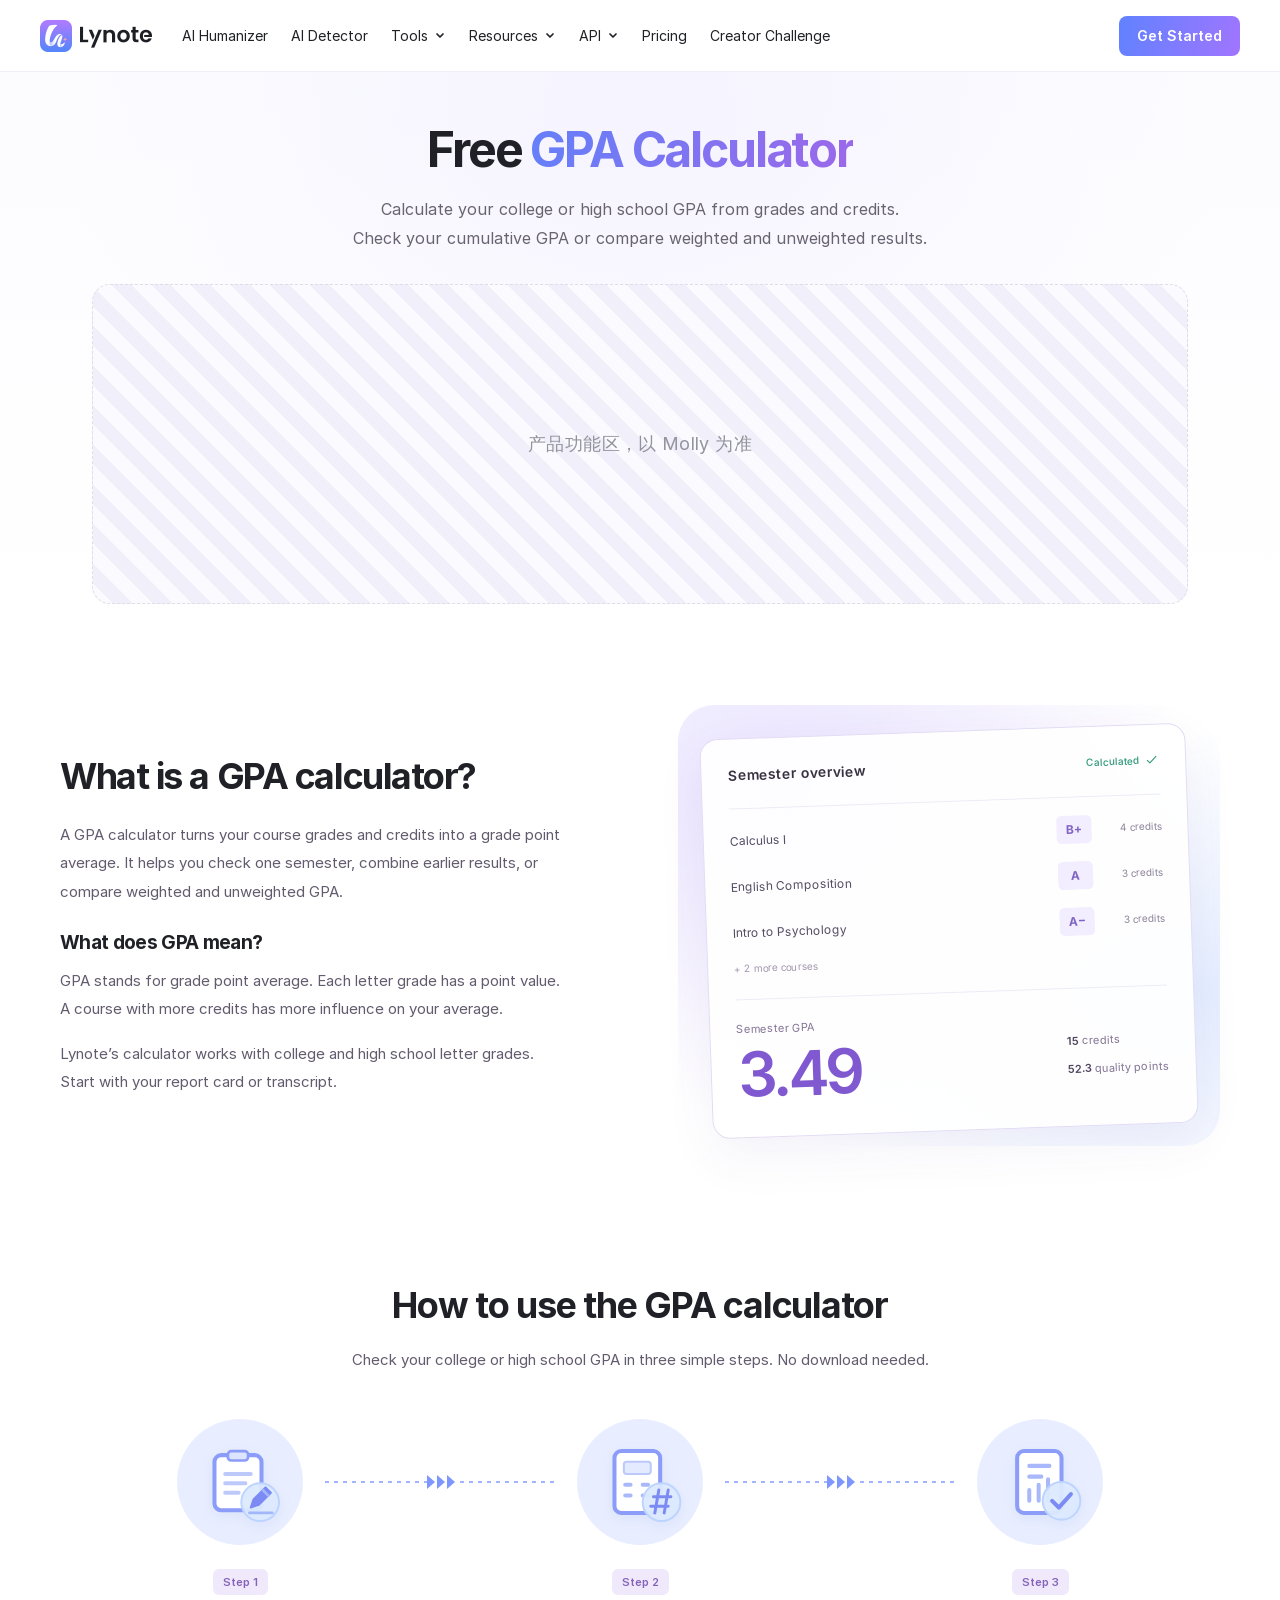
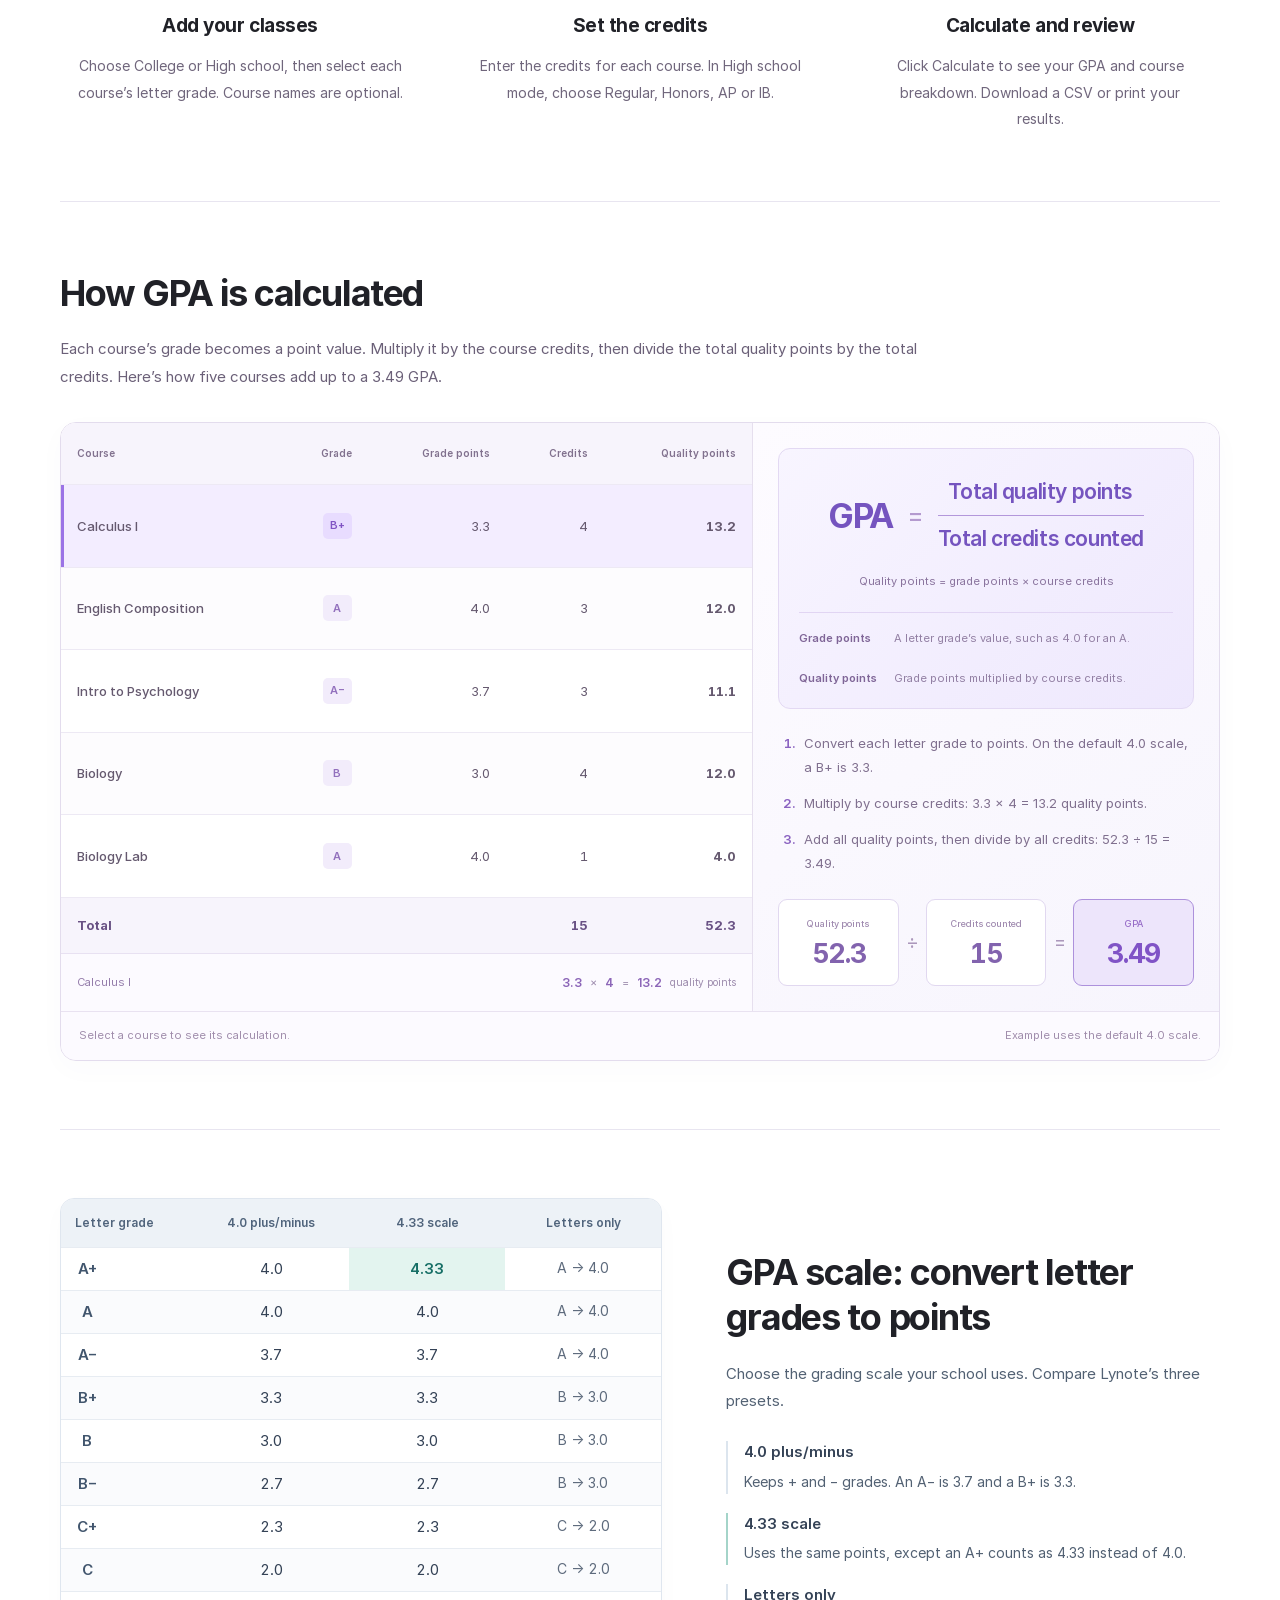
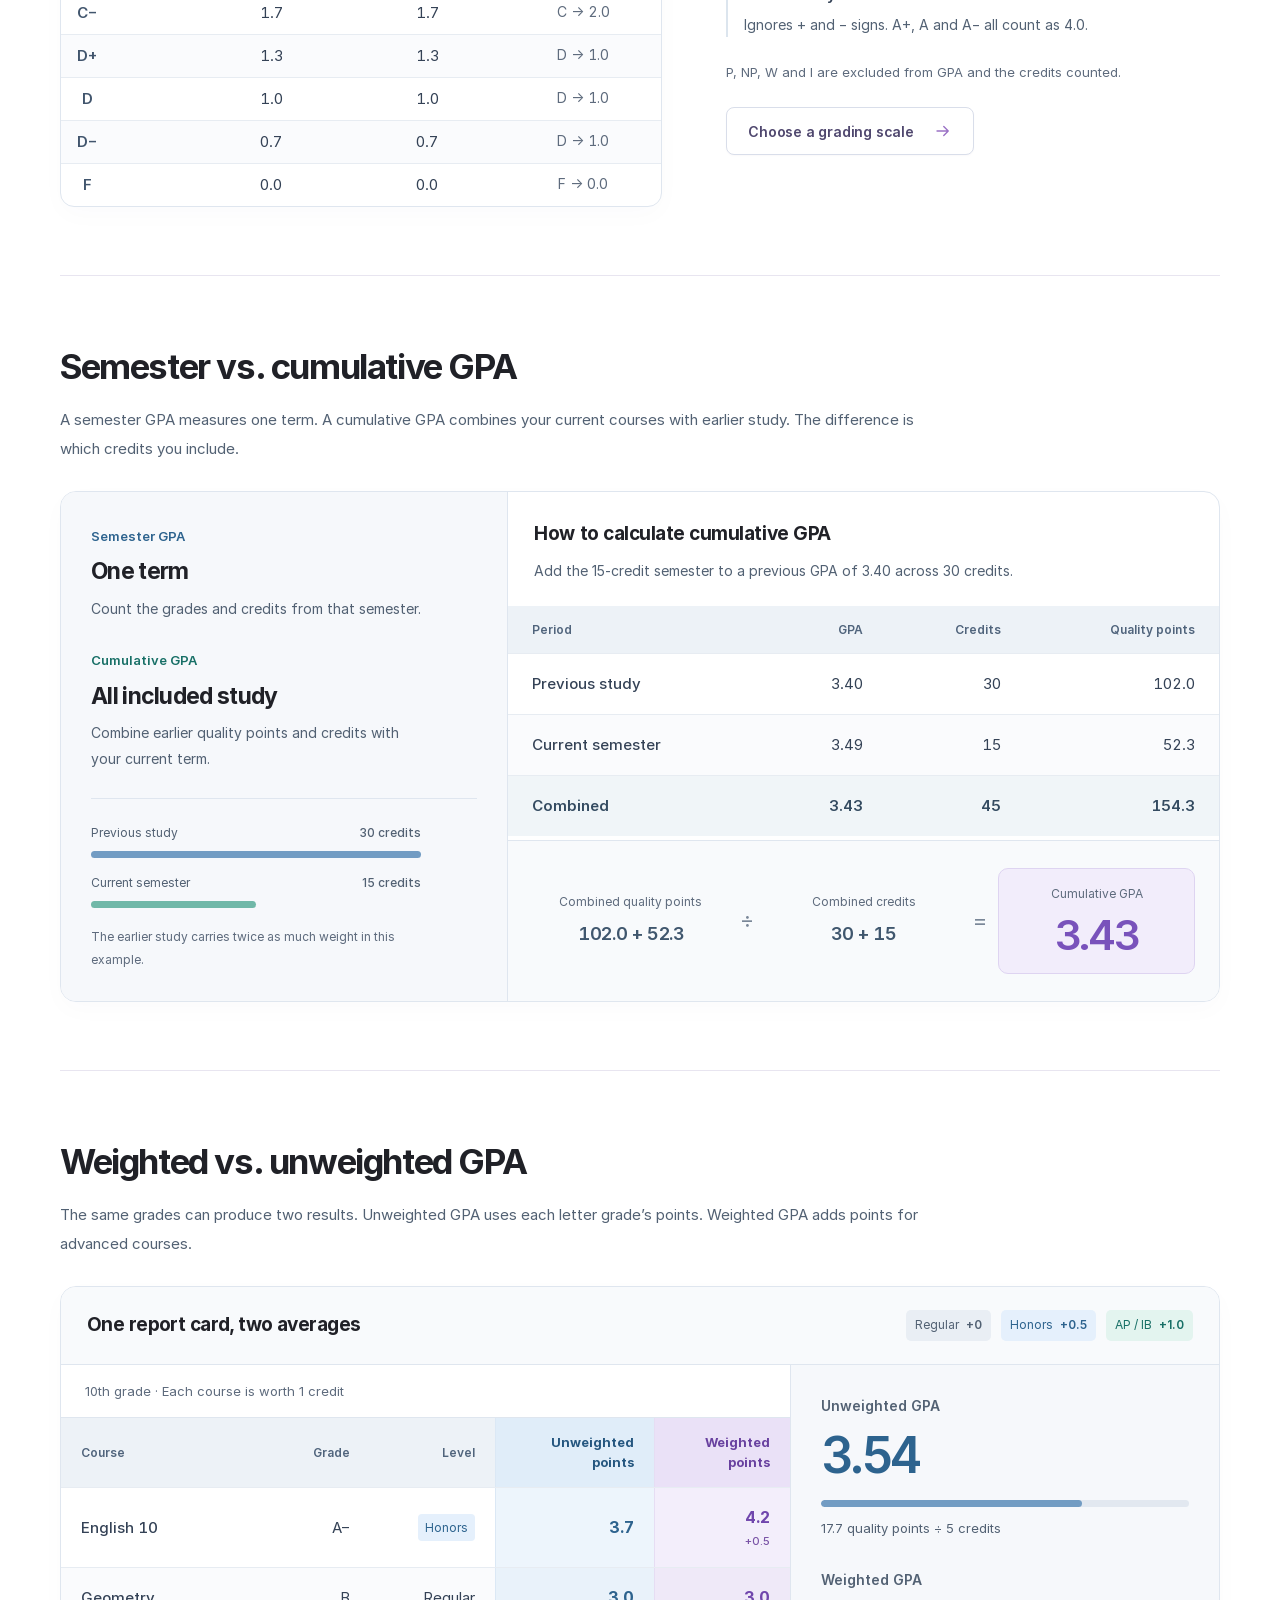
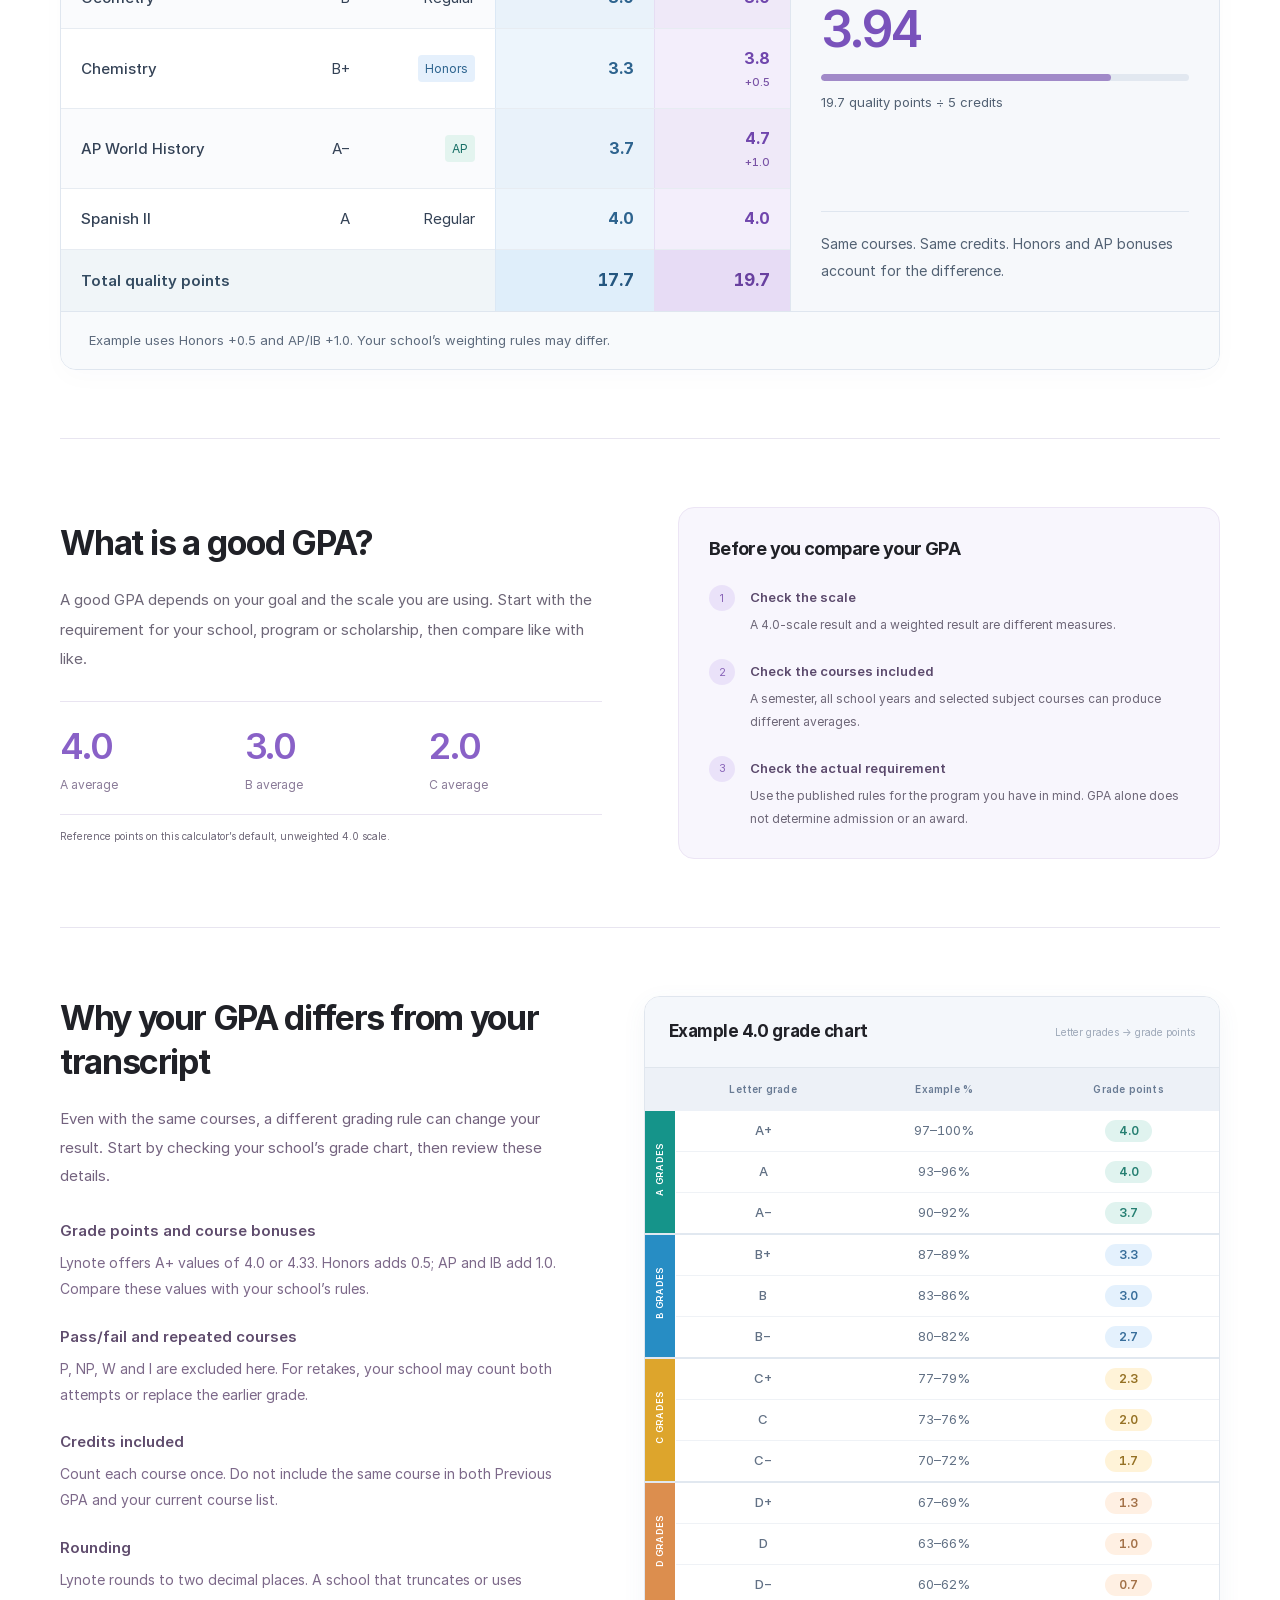
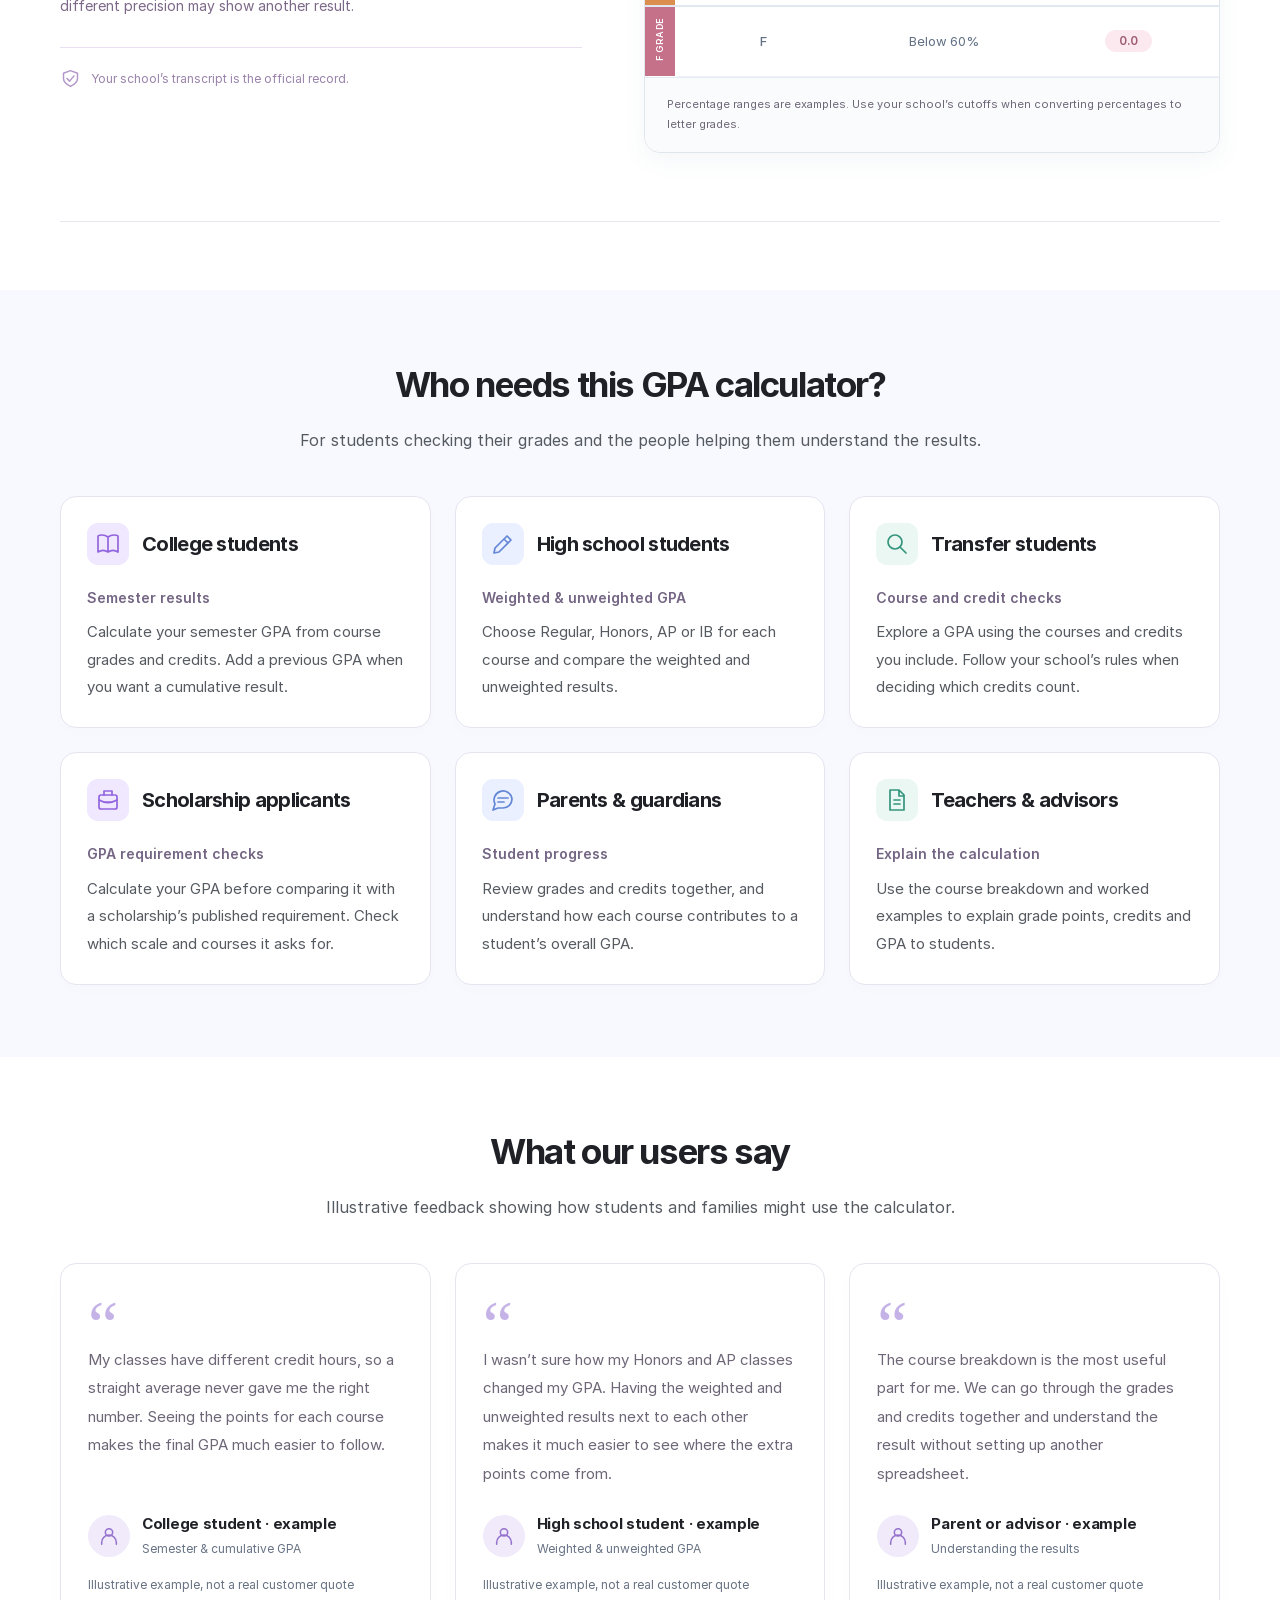
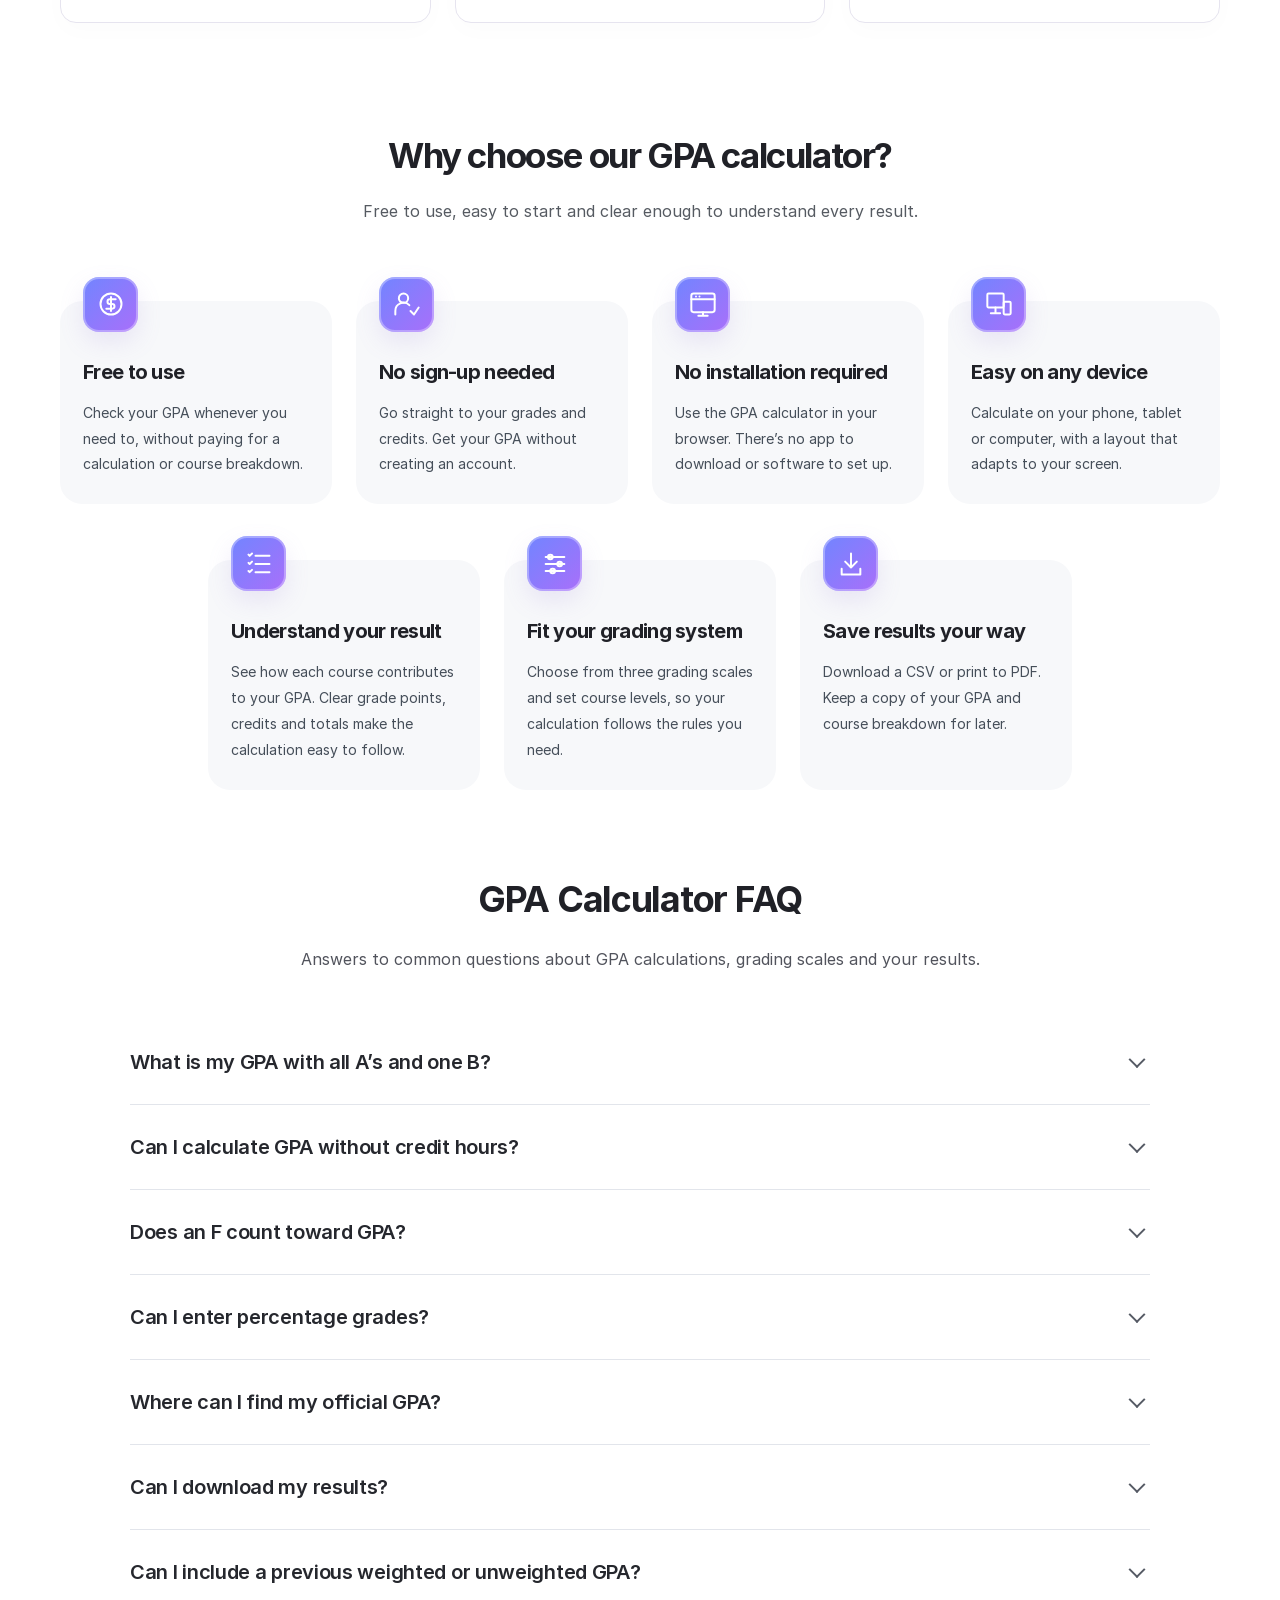
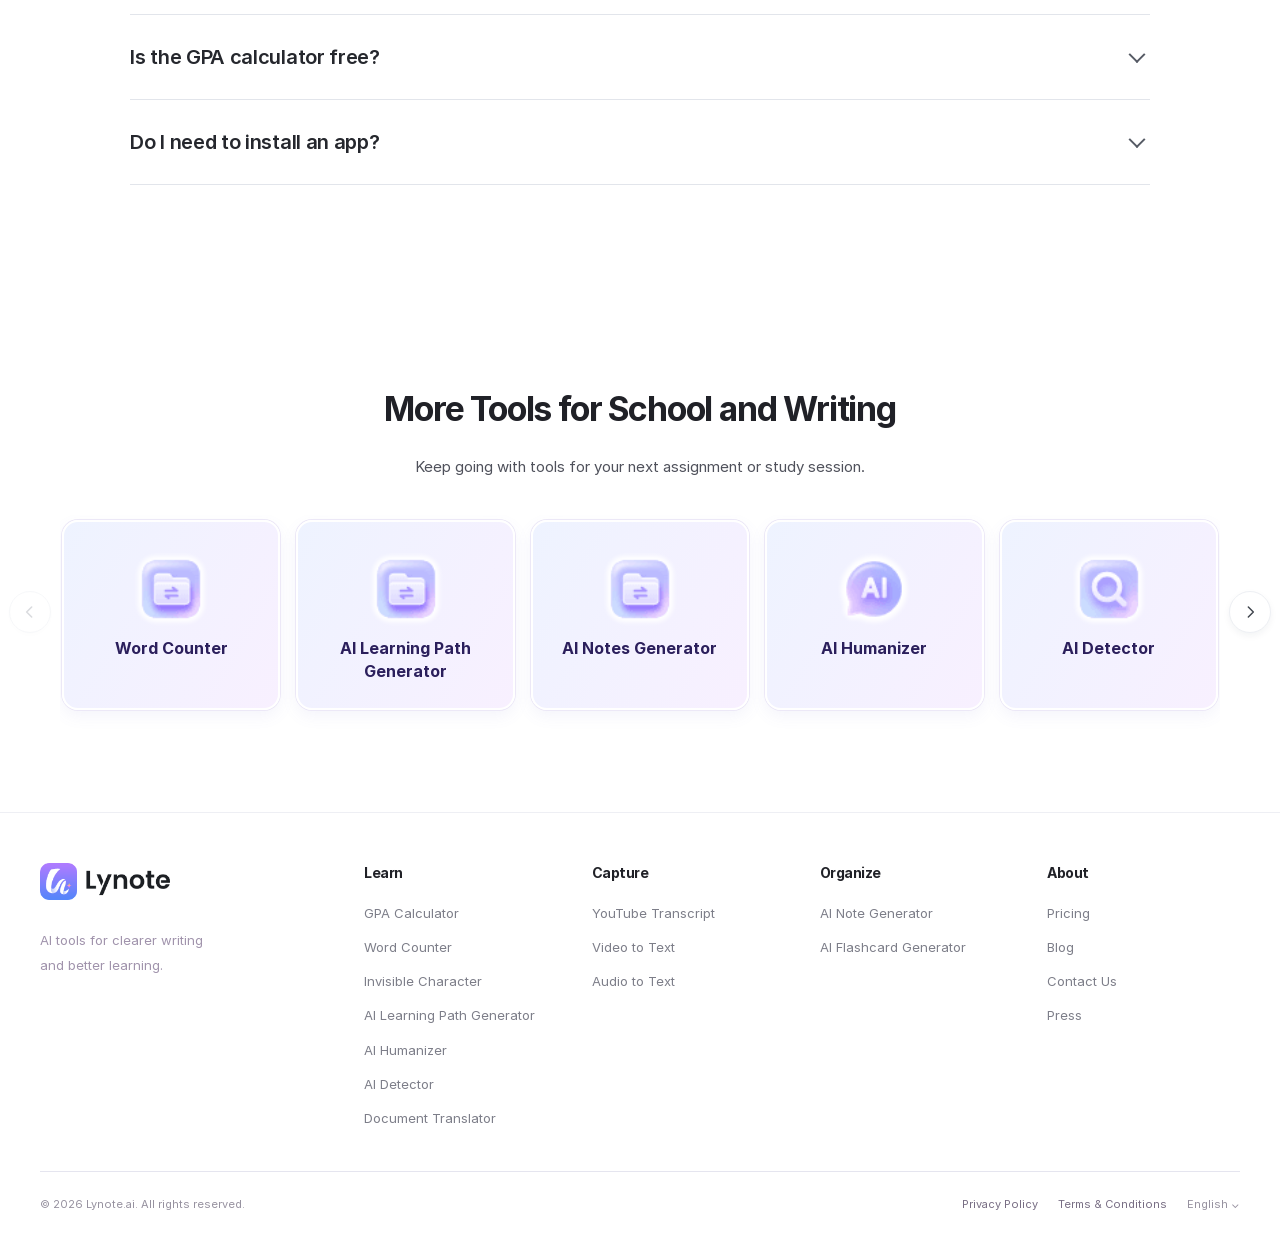
==== gpa-calculator/index.html @ 6d362ca8 "Deliver GPA Calculator landing page design v24" ====
<!DOCTYPE html><html lang="en"><head><meta charset="utf-8"><meta name="viewport" content="width=device-width, initial-scale=1"><title>Free GPA Calculator for College &amp; High School | Lynote</title><meta name="description" content="Calculate your GPA from grades and credits. Check the GPA scale and follow examples for semester, cumulative, weighted and unweighted GPA."><meta name="theme-color" content="#865eff"><link rel="icon" href="../assets/lynote.png"><link rel="stylesheet" href="../assets/demo/styles.css"><link rel="stylesheet" href="../assets/shared.css"><link rel="stylesheet" href="../assets/gpa.css?v=52981cc2e2"><script defer src="../assets/guide.js?v=6a26a962a3"></script></head><body class="gpa-page"><a class="sr-only" href="#main">Skip to content</a><header class="site-header"><div class="wrap header-inner"><a class="brand" href="https://lynote.ai/"><img alt="Lynote" height="32" src="../assets/lynote.png" width="112"></a><nav aria-label="Main navigation" class="global-nav"><a href="https://lynote.ai/ai-humanizer">AI Humanizer</a><a href="https://lynote.ai/ai-detector">AI Detector</a><div class="nav-dropdown tools-dropdown"><button aria-controls="tools-menu" aria-expanded="false" id="tools-menu-button">Tools <svg aria-hidden="true" viewbox="0 0 12 12"><path d="m3 4 3 3 3-3"></path></svg></button><div aria-labelledby="tools-menu-button" class="nav-menu tools-mega-menu" id="tools-menu"><div class="tools-mega-column"><h3>Writing &amp; Checking</h3><a class="tools-mega-link" href="https://taryntong00-prog.github.io/lynote-word-counter/word-counter/"><span class="tools-mega-copy"><span class="tools-mega-title">Word Counter <span class="nav-new-badge">New</span></span><span class="tools-mega-description">Count words and characters instantly.</span></span></a><a class="tools-mega-link" href="https://taryntong00-prog.github.io/lynote-invisible-character/invisible-character/"><span class="tools-mega-copy"><span class="tools-mega-title">Invisible Character <span class="nav-new-badge">New</span></span><span class="tools-mega-description">Copy blank text for names, bios and messages.</span></span></a><a class="tools-mega-link" href="https://lynote.ai/ai-image-detector"><svg aria-hidden="true" viewbox="0 0 32 32"><rect height="24" rx="3" width="24" x="4" y="4"></rect><circle cx="12" cy="12" r="3"></circle><path d="m5 25 8-8 5 5 4-5 6 7M25 2v6M22 5h6"></path></svg><span class="tools-mega-copy"><span class="tools-mega-title">AI Image Detector</span><span class="tools-mega-description">Check images for signs of AI generation.</span></span></a><a class="tools-mega-link" href="https://lynote.ai/document-translator"><svg aria-hidden="true" viewbox="0 0 32 32"><path d="M4 8h17M11 4v4M7 12c2 5 5 8 11 11M18 8c-1 7-6 12-13 15M21 28l4-12 5 12M23 24h5"></path></svg><span class="tools-mega-copy"><span class="tools-mega-title">Document Translator</span><span class="tools-mega-description">Translate PDFs, Word files and more.</span></span></a><a class="tools-mega-link" href="https://lynote.ai/content-translator"><svg aria-hidden="true" viewbox="0 0 32 32"><path d="M6 3h14l6 6v20H6zM20 3v7h6M10 15h12M10 20h12M10 25h8"></path></svg><span class="tools-mega-copy"><span class="tools-mega-title">Text Translator</span><span class="tools-mega-description">Translate text and sentences online.</span></span></a></div><div class="tools-mega-column"><h3>Video &amp; Transcription</h3><a class="tools-mega-link" href="https://lynote.ai/youtube-transcript"><svg aria-hidden="true" viewbox="0 0 32 32"><rect height="21" rx="3" width="26" x="3" y="5"></rect><path d="m13 10 8 5-8 5z"></path></svg><span class="tools-mega-copy"><span class="tools-mega-title">YouTube Video Transcript</span><span class="tools-mega-description">Get searchable text from YouTube videos.</span></span></a><a class="tools-mega-link" href="https://lynote.ai/youtube-summary"><svg aria-hidden="true" viewbox="0 0 32 32"><rect height="21" rx="3" width="26" x="3" y="5"></rect><path d="m13 10 8 5-8 5z"></path></svg><span class="tools-mega-copy"><span class="tools-mega-title">YouTube Video Summarizer</span><span class="tools-mega-description">Turn videos into clear summaries.</span></span></a><a class="tools-mega-link" href="https://lynote.ai/video-to-text"><svg aria-hidden="true" viewbox="0 0 32 32"><path d="M6 3h14l6 6v20H6zM20 3v7h6M10 15h12M10 20h12M10 25h8"></path></svg><span class="tools-mega-copy"><span class="tools-mega-title">Video to Text</span><span class="tools-mega-description">Convert video content into editable text.</span></span></a><a class="tools-mega-link" href="https://lynote.ai/audio-to-text"><svg aria-hidden="true" viewbox="0 0 32 32"><rect height="15" rx="4" width="8" x="12" y="3"></rect><path d="M7 13v2a9 9 0 0 0 18 0v-2M16 24v5M11 29h10"></path></svg><span class="tools-mega-copy"><span class="tools-mega-title">Audio to Text</span><span class="tools-mega-description">Transcribe audio into searchable text.</span></span></a></div><div class="tools-mega-column"><h3>Study &amp; Notes</h3><a class="tools-mega-link" href="#tool"><span class="tools-mega-copy"><span class="tools-mega-title">GPA Calculator <span class="nav-new-badge">New</span></span><span class="tools-mega-description">Calculate semester and cumulative GPA from grades and credits.</span></span></a><a class="tools-mega-link" href="https://lynote.ai/ai-note-generator"><svg aria-hidden="true" viewbox="0 0 32 32"><rect height="26" rx="2" width="20" x="7" y="3"></rect><path d="M3 8h8M3 16h8M3 24h8M16 9h6M16 15h6M16 21h4"></path></svg><span class="tools-mega-copy"><span class="tools-mega-title">AI Notes Generator</span><span class="tools-mega-description">Turn your materials into organized notes.</span></span></a><a class="tools-mega-link" href="https://lynote.ai/ai-summarizer"><svg aria-hidden="true" viewbox="0 0 32 32"><path d="M6 3h14l6 6v20H6zM20 3v7h6M10 15h12M10 20h12M10 25h8"></path></svg><span class="tools-mega-copy"><span class="tools-mega-title">AI Summarizer</span><span class="tools-mega-description">Find key ideas across your sources.</span></span></a><a class="tools-mega-link" href="https://lynote.ai/ai-chat"><svg aria-hidden="true" viewbox="0 0 32 32"><path d="M5 5h22v17H14l-7 6v-6H5zM10 11h12M10 16h8"></path></svg><span class="tools-mega-copy"><span class="tools-mega-title">AI Chat &amp; Q&amp;A</span><span class="tools-mega-description">Ask questions about your materials.</span></span></a><a class="tools-mega-link" href="https://lynote.ai/ai-flashcard"><svg aria-hidden="true" viewbox="0 0 32 32"><rect height="19" rx="3" width="20" x="9" y="9"></rect><path d="M23 9V4H3v20h6M14 15h10M14 20h6"></path></svg><span class="tools-mega-copy"><span class="tools-mega-title">Auto Flashcards</span><span class="tools-mega-description">Review key concepts with flashcards.</span></span></a></div><div class="tools-mega-column tools-mega-continued"><h3 class="sr-only">More study tools</h3><a class="tools-mega-link" href="https://taryntong00-prog.github.io/lynote-learning-path-generator/learning-path-generator/"><svg aria-hidden="true" viewbox="0 0 32 32"><circle cx="7" cy="6" r="3"></circle><circle cx="25" cy="16" r="3"></circle><circle cx="7" cy="26" r="3"></circle><path d="M10 6h8a7 7 0 0 1 7 7M22 16h-8a7 7 0 0 0-7 7"></path></svg><span class="tools-mega-copy"><span class="tools-mega-title">AI Learning Path Generator <span class="nav-new-badge">New</span></span><span class="tools-mega-description">Turn your study materials into a personalized learning path.</span></span></a><a class="tools-mega-link" href="https://lynote.ai/compress-image"><svg aria-hidden="true" viewbox="0 0 32 32"><rect height="24" rx="3" width="24" x="4" y="4"></rect><circle cx="12" cy="12" r="3"></circle><path d="m5 25 8-8 5 5 4-5 6 7M25 2v6M22 5h6"></path></svg><span class="tools-mega-copy"><span class="tools-mega-title">Compress Image</span><span class="tools-mega-description">Reduce image file sizes for easier sharing.</span></span></a><a class="tools-mega-link" href="https://lynote.ai/compress-pdf"><svg aria-hidden="true" viewbox="0 0 32 32"><rect height="26" rx="3" width="22" x="5" y="3"></rect><path d="m11 10 5 5 5-5M16 6v9m-5 7 5-5 5 5M16 17v9"></path></svg><span class="tools-mega-copy"><span class="tools-mega-title">Compress PDF</span><span class="tools-mega-description">Make PDF files smaller and easier to share.</span></span></a></div></div></div><div class="nav-dropdown"><button aria-expanded="false">Resources <svg aria-hidden="true" viewbox="0 0 12 12"><path d="m3 4 3 3 3-3"></path></svg></button><div class="nav-menu"><a href="https://lynote.ai/blog">Blog</a><a href="#how-to">Tool Guide</a></div></div><div class="nav-dropdown"><button aria-expanded="false">API <svg aria-hidden="true" viewbox="0 0 12 12"><path d="m3 4 3 3 3-3"></path></svg></button><div class="nav-menu"><a href="https://lynote.ai/ai-humanizer-api">AI Humanizer API</a><a href="https://lynote.ai/ai-detector-api">AI Detector API</a></div></div><a href="https://lynote.ai/pricing">Pricing</a><a href="https://lynote.ai/creator-challenge">Creator Challenge</a></nav><button class="account-link" data-tool-focus="" type="button">Get Started</button><button aria-expanded="false" aria-label="Open menu" class="mobile-toggle"><svg viewbox="0 0 24 24"><path d="M4 7h16M4 12h16M4 17h16"></path></svg></button></div></header><main id="main"><section class="gpa-hero" id="tool"><div class="gpa-heading"><h1>Free <span>GPA Calculator</span></h1><p>Calculate your college or high school GPA from grades and credits.<br>Check your cumulative GPA or compare weighted and unweighted results.</p></div><section class="calc-section" aria-label="产品功能区"><div class="product-placeholder"><p>产品功能区，以 Molly 为准</p></div></section></section><div class="guide-layout page-width">
  <div class="guide-content">
    <section class="guide-section calculator-definition" id="what-is-gpa">
  <div class="definition-copy"><h2>What is a GPA calculator?</h2>
    <p>A GPA calculator turns your course grades and credits into a grade point average. It helps you check one semester, combine earlier results, or compare weighted and unweighted GPA.</p>
    <h3>What does GPA mean?</h3><p>GPA stands for grade point average. Each letter grade has a point value. A course with more credits has more influence on your average.</p>
    <p>Lynote’s calculator works with college and high school letter grades. Start with your report card or transcript.</p>
  </div>
  <div class="gpa-overview" role="img" aria-label="Example: five courses, fifteen credits and fifty-two point three quality points give a semester GPA of three point four nine.">
    <div class="overview-paper"><div class="paper-top"><span>Semester overview</span><span class="paper-status">Calculated <svg viewbox="0 0 24 24"><path d="m5 12 4 4L19 6"></path></svg></span></div>
    <div class="paper-course"><span>Calculus I</span><b>B+</b><span>4 credits</span></div><div class="paper-course"><span>English Composition</span><b>A</b><span>3 credits</span></div><div class="paper-course"><span>Intro to Psychology</span><b>A−</b><span>3 credits</span></div><div class="paper-more">+ 2 more courses</div>
    <div class="paper-result"><div><span>Semester GPA</span><strong>3.49</strong></div><div class="paper-facts"><span><b>15</b> credits</span><span><b>52.3</b> quality points</span></div></div>
    </div>
  </div>
</section><section class="guide-section gpa-how" id="how-to"><div class="how-heading"><h2>How to use the GPA calculator</h2><p>Check your college or high school GPA in three simple steps. No download needed.</p></div><ol class="how-steps"><li><span class="how-illustration" aria-hidden="true"><svg viewbox="0 0 64 64" fill="none"><rect x="13" y="12" width="35" height="41" rx="5" fill="#fff" stroke="#8c9cf9" stroke-width="3"></rect><rect x="23" y="9" width="15" height="7" rx="2.5" fill="#dce4ff" stroke="#8c9cf9" stroke-width="2"></rect><path d="M21 26h19M21 33h15M21 40h10" stroke="#bdc9fb" stroke-width="3"></path><circle cx="47" cy="47" r="14" fill="#dceaff" fill-opacity=".94" stroke="#bdd4ff" stroke-width="1.5"></circle><path d="m40 51 2-6 9-9 4 4-9 9-6 2Z" fill="#7b8bf3" stroke="#7b8bf3" stroke-width="1.5"></path><path d="m49 38 4 4M39 55h17" stroke="#a2b6fc" stroke-width="2"></path></svg></span><span class="how-step-label">Step 1</span><div class="how-step-copy"><h3>Add your classes</h3><p>Choose College or High school, then select each course’s letter grade. Course names are optional.</p></div></li><li><span class="how-illustration" aria-hidden="true"><svg viewbox="0 0 64 64" fill="none"><rect x="13" y="9" width="34" height="46" rx="5" fill="#fff" stroke="#8c9cf9" stroke-width="3"></rect><rect x="20" y="17" width="20" height="9" rx="2" fill="#e4eaff" stroke="#bdc9fb" stroke-width="1.5"></rect><path d="M21 34h4M34 34h4M21 42h4M34 42h4" stroke="#a8b8fa" stroke-width="3"></path><circle cx="48" cy="47" r="14" fill="#dceaff" fill-opacity=".94" stroke="#bdd4ff" stroke-width="1.5"></circle><path d="M42 43h13M40 50h13M46 38l-3 17M53 38l-3 17" stroke="#7b8bf3" stroke-width="2.2"></path></svg></span><span class="how-step-label">Step 2</span><div class="how-step-copy"><h3>Set the credits</h3><p>Enter the credits for each course. In High school mode, choose Regular, Honors, AP or IB.</p></div></li><li><span class="how-illustration" aria-hidden="true"><svg viewbox="0 0 64 64" fill="none"><rect x="15" y="9" width="33" height="46" rx="5" fill="#fff" stroke="#8c9cf9" stroke-width="3"></rect><path d="M24 20h15M24 28h9M24 46v-8M31 46V34M38 46V30" stroke="#a8b8fa" stroke-width="3"></path><circle cx="48" cy="46" r="14" fill="#dceaff" fill-opacity=".94" stroke="#bdd4ff" stroke-width="1.5"></circle><path d="m41 46 5 5 9-10" stroke="#7b8bf3" stroke-width="3"></path></svg></span><span class="how-step-label">Step 3</span><div class="how-step-copy"><h3>Calculate and review</h3><p>Click Calculate to see your GPA and course breakdown. Download a CSV or print your results.</p></div></li></ol></section><section class="guide-section gpa-calculation calculation-combined" id="gpa-formula">
  <div class="combined-heading"><h2>How GPA is calculated</h2><p>Each course’s grade becomes a point value. Multiply it by the course credits, then divide the total quality points by the total credits. Here’s how five courses add up to a 3.49 GPA.</p></div>
  <div class="calculation-board">
    <div class="calculation-board-table"><div class="worked-example-table"><div class="table-box"><div class="table-scroll"><table class="data-table course-example" id="college-example"><caption class="sr-only">Five-course college GPA example using the standard 4.0 scale</caption><thead><tr><th scope="col">Course</th><th scope="col">Grade</th><th scope="col">Grade points</th><th scope="col">Credits</th><th scope="col">Quality points</th></tr></thead><tbody>
        <tr class="selected" data-points="3.3" data-credits="4" data-total="13.2" data-name="Calculus I"><th scope="row"><button aria-pressed="true">Calculus I</button></th><td><span class="grade-pill">B+</span></td><td>3.3</td><td>4</td><td><strong>13.2</strong></td></tr>
        <tr data-points="4.0" data-credits="3" data-total="12.0" data-name="English Composition"><th scope="row"><button aria-pressed="false">English Composition</button></th><td><span class="grade-pill">A</span></td><td>4.0</td><td>3</td><td><strong>12.0</strong></td></tr>
        <tr data-points="3.7" data-credits="3" data-total="11.1" data-name="Intro to Psychology"><th scope="row"><button aria-pressed="false">Intro to Psychology</button></th><td><span class="grade-pill">A−</span></td><td>3.7</td><td>3</td><td><strong>11.1</strong></td></tr>
        <tr data-points="3.0" data-credits="4" data-total="12.0" data-name="Biology"><th scope="row"><button aria-pressed="false">Biology</button></th><td><span class="grade-pill">B</span></td><td>3.0</td><td>4</td><td><strong>12.0</strong></td></tr>
        <tr data-points="4.0" data-credits="1" data-total="4.0" data-name="Biology Lab"><th scope="row"><button aria-pressed="false">Biology Lab</button></th><td><span class="grade-pill">A</span></td><td>4.0</td><td>1</td><td><strong>4.0</strong></td></tr>
      </tbody><tfoot><tr><th scope="row" colspan="3">Total</th><td>15</td><td>52.3</td></tr></tfoot></table></div>
      <div class="row-calculation" aria-live="polite"><span id="example-row-name">Calculus I</span><div><b id="example-points">3.3</b><span>×</span><b id="example-credits">4</b><span>=</span><b id="example-total">13.2</b><small>quality points</small></div></div></div></div>
        </div>
    <div class="calculation-board-explanation">
      <div class="calculation-formula calculation-formula-large">
        <div class="formula-equation" aria-label="GPA equals total quality points divided by total credits counted"><strong>GPA</strong><span aria-hidden="true">=</span><div class="fraction"><span>Total quality points</span><span>Total credits counted</span></div></div>
        <p class="formula-quality">Quality points = grade points × course credits</p>
        <dl class="formula-terms"><div><dt>Grade points</dt><dd>A letter grade’s value, such as 4.0 for an A.</dd></div><div><dt>Quality points</dt><dd>Grade points multiplied by course credits.</dd></div></dl>
      </div>
      <ol class="calculation-guide calculation-guide-compact">
        <li>Convert each letter grade to points. On the default 4.0 scale, a B+ is 3.3.</li>
        <li>Multiply by course credits: 3.3 × 4 = 13.2 quality points.</li>
        <li>Add all quality points, then divide by all credits: 52.3 ÷ 15 = 3.49.</li>
      </ol>
      <div class="calculation-result" aria-label="52.3 total quality points divided by 15 credits equals a GPA of 3.49">
        <div><span>Quality points</span><strong>52.3</strong></div><span class="calculation-operator" aria-hidden="true">÷</span><div><span>Credits counted</span><strong>15</strong></div><span class="calculation-operator" aria-hidden="true">=</span><div class="calculation-final"><span>GPA</span><strong>3.49</strong></div>
      </div>
    </div>
    <div class="calculation-board-footer"><p>Select a course to see its calculation.</p><p>Example uses the default 4.0 scale.</p></div>
  </div>
</section>

    <section class="guide-section grade-scale-section grade-scale-split" id="grade-scale">
 <div class="grade-scale-chart"><div class="table-box"><div class="table-scroll"><table class="data-table preset-table"><caption class="sr-only">Lynote GPA calculator grade point presets. Letters-only removes plus and minus signs.</caption><thead><tr><th scope="col">Letter grade</th><th scope="col">4.0 plus/minus</th><th scope="col">4.33 scale</th><th scope="col">Letters only</th></tr></thead><tbody><tr><th scope="row"><span class="grade-pill">A+</span></th><td>4.0</td><td class="scale-highlight">4.33</td><td>A → 4.0</td></tr><tr><th scope="row"><span class="grade-pill">A</span></th><td>4.0</td><td>4.0</td><td>A → 4.0</td></tr><tr><th scope="row"><span class="grade-pill">A−</span></th><td>3.7</td><td>3.7</td><td>A → 4.0</td></tr><tr><th scope="row"><span class="grade-pill">B+</span></th><td>3.3</td><td>3.3</td><td>B → 3.0</td></tr><tr><th scope="row"><span class="grade-pill">B</span></th><td>3.0</td><td>3.0</td><td>B → 3.0</td></tr><tr><th scope="row"><span class="grade-pill">B−</span></th><td>2.7</td><td>2.7</td><td>B → 3.0</td></tr><tr><th scope="row"><span class="grade-pill">C+</span></th><td>2.3</td><td>2.3</td><td>C → 2.0</td></tr><tr><th scope="row"><span class="grade-pill">C</span></th><td>2.0</td><td>2.0</td><td>C → 2.0</td></tr><tr><th scope="row"><span class="grade-pill">C−</span></th><td>1.7</td><td>1.7</td><td>C → 2.0</td></tr><tr><th scope="row"><span class="grade-pill">D+</span></th><td>1.3</td><td>1.3</td><td>D → 1.0</td></tr><tr><th scope="row"><span class="grade-pill">D</span></th><td>1.0</td><td>1.0</td><td>D → 1.0</td></tr><tr><th scope="row"><span class="grade-pill">D−</span></th><td>0.7</td><td>0.7</td><td>D → 1.0</td></tr><tr><th scope="row"><span class="grade-pill">F</span></th><td>0.0</td><td>0.0</td><td>F → 0.0</td></tr></tbody></table></div></div></div>
 <div class="grade-scale-copy">
  <div class="section-intro"><h2>GPA scale: convert letter grades to points</h2><p>Choose the grading scale your school uses. Compare Lynote’s three presets.</p></div>
  <dl class="grade-scale-options">
   <div><dt>4.0 plus/minus</dt><dd>Keeps + and − grades. An A− is 3.7 and a B+ is 3.3.</dd></div>
   <div><dt>4.33 scale</dt><dd>Uses the same points, except an A+ counts as 4.33 instead of 4.0.</dd></div>
   <div><dt>Letters only</dt><dd>Ignores + and − signs. A+, A and A− all count as 4.0.</dd></div>
  </dl>
  <p class="grade-scale-exclusions">P, NP, W and I are excluded from GPA and the credits counted.</p>
  <button class="gpa-action-button action-secondary" data-gpa-action="scale">Choose a grading scale <svg aria-hidden="true" viewbox="0 0 24 24"><path d="M4 12h15m-6-6 6 6-6 6"></path></svg></button>
 </div>
</section><section class="guide-section unified-comparison" id="cumulative-gpa">
 <div class="unified-heading"><h2>Semester vs. cumulative GPA</h2><p>A semester GPA measures one term. A cumulative GPA combines your current courses with earlier study. The difference is which credits you include.</p></div>
 <div class="cumulative-board">
  <div class="period-definitions"><div><span class="period-marker">Semester GPA</span><h3>One term</h3><p>Count the grades and credits from that semester.</p></div><div><span class="period-marker">Cumulative GPA</span><h3>All included study</h3><p>Combine earlier quality points and credits with your current term.</p></div><div class="credit-weight"><span>Previous study <b>30 credits</b></span><div class="credit-bar previous-credit" aria-hidden="true"></div><span>Current semester <b>15 credits</b></span><div class="credit-bar current-credit" aria-hidden="true"></div><p>The earlier study carries twice as much weight in this example.</p></div></div>
  <div class="cumulative-working"><div class="unified-panel-title"><h3>How to calculate cumulative GPA</h3><p>Add the 15-credit semester to a previous GPA of 3.40 across 30 credits.</p></div><div class="table-scroll"><table class="data-table cumulative-example"><caption class="sr-only">Previous and current study combine to a cumulative GPA of 3.43</caption><thead><tr><th scope="col">Period</th><th scope="col">GPA</th><th scope="col">Credits</th><th scope="col">Quality points</th></tr></thead><tbody><tr><th scope="row">Previous study</th><td>3.40</td><td>30</td><td>102.0</td></tr><tr><th scope="row">Current semester</th><td>3.49</td><td>15</td><td>52.3</td></tr></tbody><tfoot><tr><th scope="row">Combined</th><td>3.43</td><td>45</td><td>154.3</td></tr></tfoot></table></div><div class="cumulative-total"><div><span>Combined quality points</span><b>102.0 + 52.3</b></div><span aria-hidden="true">÷</span><div><span>Combined credits</span><b>30 + 15</b></div><span aria-hidden="true">=</span><div class="cumulative-answer"><span>Cumulative GPA</span><strong>3.43</strong></div></div></div>
 </div>
</section>

    <section class="guide-section unified-comparison" id="weighted-gpa">
 <div class="unified-heading"><h2>Weighted vs. unweighted GPA</h2><p>The same grades can produce two results. Unweighted GPA uses each letter grade’s points. Weighted GPA adds points for advanced courses.</p></div>
 <div class="weighted-board"><div class="weighted-board-top"><h3>One report card, two averages</h3><div class="weighting-legend"><span class="regular-legend">Regular <b>+0</b></span><span class="honors-legend">Honors <b>+0.5</b></span><span class="advanced-legend">AP / IB <b>+1.0</b></span></div></div>
 <div class="weighted-board-main"><div class="weighted-courses"><p class="weighted-course-label">10th grade · Each course is worth 1 credit</p><div class="table-scroll"><table class="data-table weighted-table"><caption class="sr-only">Weighted and unweighted grade points for five one-credit high school courses</caption><thead><tr><th scope="col">Course</th><th scope="col">Grade</th><th scope="col">Level</th><th scope="col">Unweighted<br>points</th><th scope="col">Weighted<br>points</th></tr></thead><tbody><tr><th scope="row">English 10</th><td>A−</td><td><span class="level-tag">Honors</span></td><td>3.7</td><td class="boost">4.2 <small>+0.5</small></td></tr><tr><th scope="row">Geometry</th><td>B</td><td>Regular</td><td>3.0</td><td>3.0</td></tr><tr><th scope="row">Chemistry</th><td>B+</td><td><span class="level-tag">Honors</span></td><td>3.3</td><td class="boost">3.8 <small>+0.5</small></td></tr><tr><th scope="row">AP World History</th><td>A−</td><td><span class="level-tag level-tag-ap">AP</span></td><td>3.7</td><td class="boost">4.7 <small>+1.0</small></td></tr><tr><th scope="row">Spanish II</th><td>A</td><td>Regular</td><td>4.0</td><td>4.0</td></tr></tbody><tfoot><tr><th scope="row" colspan="3">Total quality points</th><td>17.7</td><td>19.7</td></tr></tfoot></table></div></div>
 <div class="weighted-comparison-result"><div class="weight-result weight-unweighted"><span>Unweighted GPA</span><strong>3.54</strong><div class="result-meter" aria-hidden="true"><span style="width:70.8%"></span></div><p>17.7 quality points ÷ 5 credits</p></div><div class="weight-result weight-weighted"><span>Weighted GPA</span><strong>3.94</strong><div class="result-meter" aria-hidden="true"><span style="width:78.8%"></span></div><p>19.7 quality points ÷ 5 credits</p></div><p class="weight-result-note">Same courses. Same credits. Honors and AP bonuses account for the difference.</p></div></div>
 <div class="unified-footnote"><p>Example uses Honors +0.5 and AP/IB +1.0. Your school’s weighting rules may differ.</p></div></div>
</section>

    <section class="guide-section good-gpa-section" id="good-gpa"><div class="good-gpa-intro"><h2>What is a good GPA?</h2><p>A good GPA depends on your goal and the scale you are using. Start with the requirement for your school, program or scholarship, then compare like with like.</p><div class="gpa-reference"><div><b>4.0</b><span>A average</span></div><div><b>3.0</b><span>B average</span></div><div><b>2.0</b><span>C average</span></div></div><p class="reference-caption">Reference points on this calculator’s default, unweighted 4.0 scale.</p></div><div class="good-gpa-checks"><h3>Before you compare your GPA</h3><ol><li><span>1</span><div><h4>Check the scale</h4><p>A 4.0-scale result and a weighted result are different measures.</p></div></li><li><span>2</span><div><h4>Check the courses included</h4><p>A semester, all school years and selected subject courses can produce different averages.</p></div></li><li><span>3</span><div><h4>Check the actual requirement</h4><p>Use the published rules for the program you have in mind. GPA alone does not determine admission or an award.</p></div></li></ol></div></section><section class="guide-section transcript-split" id="transcript"><div class="transcript-copy"><h2>Why your GPA differs from your transcript</h2><p>Even with the same courses, a different grading rule can change your result. Start by checking your school’s grade chart, then review these details.</p>
 <dl class="transcript-reasons"><div><dt>Grade points and course bonuses</dt><dd>Lynote offers A+ values of 4.0 or 4.33. Honors adds 0.5; AP and IB add 1.0. Compare these values with your school’s rules.</dd></div><div><dt>Pass/fail and repeated courses</dt><dd>P, NP, W and I are excluded here. For retakes, your school may count both attempts or replace the earlier grade.</dd></div><div><dt>Credits included</dt><dd>Count each course once. Do not include the same course in both Previous GPA and your current course list.</dd></div><div><dt>Rounding</dt><dd>Lynote rounds to two decimal places. A school that truncates or uses different precision may show another result.</dd></div></dl>
 <p class="transcript-official"><svg aria-hidden="true" viewBox="0 0 24 24"><path d="m12 3 8 3v6c0 5-8 9-8 9s-8-4-8-9V6zM8 12l3 3 5-6"/></svg>Your school’s transcript is the official record.</p></div><div class="transcript-chart"><div class="grade-chart-title"><h3>Example 4.0 grade chart</h3><span>Letter grades → grade points</span></div><div class="table-scroll"><table class="color-grade-table"><caption class="sr-only">Illustrative percentage to letter grade ranges with Lynote’s default 4.0 grade point values. Schools set their own percentage cutoffs.</caption><thead><tr><th scope="col" class="band-column"><span class="sr-only">Grade band</span></th><th scope="col">Letter grade</th><th scope="col">Example %</th><th scope="col">Grade points</th></tr></thead><tbody class="grade-band-a"><tr><th scope="rowgroup" rowspan="3" class="grade-band-label"><span>A grades</span></th><th scope="row" class="chart-letter">A+</th><td>97–100%</td><td><span class="chart-point">4.0</span></td></tr><tr><th scope="row" class="chart-letter">A</th><td>93–96%</td><td><span class="chart-point">4.0</span></td></tr><tr><th scope="row" class="chart-letter">A−</th><td>90–92%</td><td><span class="chart-point">3.7</span></td></tr></tbody><tbody class="grade-band-b"><tr><th scope="rowgroup" rowspan="3" class="grade-band-label"><span>B grades</span></th><th scope="row" class="chart-letter">B+</th><td>87–89%</td><td><span class="chart-point">3.3</span></td></tr><tr><th scope="row" class="chart-letter">B</th><td>83–86%</td><td><span class="chart-point">3.0</span></td></tr><tr><th scope="row" class="chart-letter">B−</th><td>80–82%</td><td><span class="chart-point">2.7</span></td></tr></tbody><tbody class="grade-band-c"><tr><th scope="rowgroup" rowspan="3" class="grade-band-label"><span>C grades</span></th><th scope="row" class="chart-letter">C+</th><td>77–79%</td><td><span class="chart-point">2.3</span></td></tr><tr><th scope="row" class="chart-letter">C</th><td>73–76%</td><td><span class="chart-point">2.0</span></td></tr><tr><th scope="row" class="chart-letter">C−</th><td>70–72%</td><td><span class="chart-point">1.7</span></td></tr></tbody><tbody class="grade-band-d"><tr><th scope="rowgroup" rowspan="3" class="grade-band-label"><span>D grades</span></th><th scope="row" class="chart-letter">D+</th><td>67–69%</td><td><span class="chart-point">1.3</span></td></tr><tr><th scope="row" class="chart-letter">D</th><td>63–66%</td><td><span class="chart-point">1.0</span></td></tr><tr><th scope="row" class="chart-letter">D−</th><td>60–62%</td><td><span class="chart-point">0.7</span></td></tr></tbody><tbody class="grade-band-f"><tr><th scope="rowgroup" rowspan="1" class="grade-band-label"><span>F grade</span></th><th scope="row" class="chart-letter">F</th><td>Below 60%</td><td><span class="chart-point">0.0</span></td></tr></tbody></table></div><p class="chart-range-note">Percentage ranges are examples. Use your school’s cutoffs when converting percentages to letter grades.</p></div></section>

    <section class="gpa-marketing gpa-audiences" id="who-needs-gpa"><div class="marketing-heading"><h2>Who needs this GPA calculator?</h2><p>For students checking their grades and the people helping them understand the results.</p></div><div class="audience-grid">
<article class="audience-card"><div class="audience-title"><span class="use-icon" aria-hidden="true"><svg aria-hidden="true" viewbox="0 0 24 24"><path d="M12 5C8 2 3 3 2 4v16c3-2 7-2 10 0 3-2 7-2 10 0V4c-1-1-6-2-10 1zM12 5v15"></path></svg></span><h3>College students</h3></div><h4>Semester results</h4><p>Calculate your semester GPA from course grades and credits. Add a previous GPA when you want a cumulative result.</p></article>
<article class="audience-card"><div class="audience-title"><span class="use-icon" aria-hidden="true"><svg aria-hidden="true" viewbox="0 0 24 24"><path d="m4 16 12-12 4 4L8 20l-5 1zM13 7l4 4"></path></svg></span><h3>High school students</h3></div><h4>Weighted &amp; unweighted GPA</h4><p>Choose Regular, Honors, AP or IB for each course and compare the weighted and unweighted results.</p></article>
<article class="audience-card"><div class="audience-title"><span class="use-icon" aria-hidden="true"><svg aria-hidden="true" viewbox="0 0 24 24"><circle cx="10" cy="10" r="7"></circle><path d="m15 15 6 6"></path></svg></span><h3>Transfer students</h3></div><h4>Course and credit checks</h4><p>Explore a GPA using the courses and credits you include. Follow your school’s rules when deciding which credits count.</p></article>
<article class="audience-card"><div class="audience-title"><span class="use-icon" aria-hidden="true"><svg aria-hidden="true" viewbox="0 0 24 24"><rect height="14" rx="2" width="18" x="3" y="7"></rect><path d="M8 7V3h8v4M3 12a18 18 0 0 0 18 0M10 14h4"></path></svg></span><h3>Scholarship applicants</h3></div><h4>GPA requirement checks</h4><p>Calculate your GPA before comparing it with a scholarship’s published requirement. Check which scale and courses it asks for.</p></article>
<article class="audience-card"><div class="audience-title"><span class="use-icon" aria-hidden="true"><svg aria-hidden="true" viewbox="0 0 24 24"><path d="M21 11a9 9 0 0 1-9 9H7l-5 2 2-6a9 9 0 1 1 17-5zM7 10h10M7 14h6"></path></svg></span><h3>Parents &amp; guardians</h3></div><h4>Student progress</h4><p>Review grades and credits together, and understand how each course contributes to a student’s overall GPA.</p></article>
<article class="audience-card"><div class="audience-title"><span class="use-icon" aria-hidden="true"><svg aria-hidden="true" viewbox="0 0 24 24"><path d="M5 2h9l5 5v15H5zM14 2v6h5M9 12h6M9 16h6"></path></svg></span><h3>Teachers &amp; advisors</h3></div><h4>Explain the calculation</h4><p>Use the course breakdown and worked examples to explain grade points, credits and GPA to students.</p></article>
</div></section>
<section class="gpa-marketing gpa-testimonials" id="user-reviews"><div class="marketing-heading"><h2>What our users say</h2><p>Illustrative feedback showing how students and families might use the calculator.</p></div><div class="gpa-review-grid">
<article class="gpa-review-card"><span class="review-quote-mark" aria-hidden="true">“</span><p class="review-sample-copy">My classes have different credit hours, so a straight average never gave me the right number. Seeing the points for each course makes the final GPA much easier to follow.</p><div class="review-person"><span class="review-avatar"><svg aria-hidden="true" viewbox="0 0 24 24"><circle cx="12" cy="8" r="4"></circle><path d="M4 21v-2a8 8 0 0 1 16 0v2"></path></svg></span><div><h3>College student · example</h3><p>Semester &amp; cumulative GPA</p></div></div><span class="review-status">Illustrative example, not a real customer quote</span></article>
<article class="gpa-review-card"><span class="review-quote-mark" aria-hidden="true">“</span><p class="review-sample-copy">I wasn’t sure how my Honors and AP classes changed my GPA. Having the weighted and unweighted results next to each other makes it much easier to see where the extra points come from.</p><div class="review-person"><span class="review-avatar"><svg aria-hidden="true" viewbox="0 0 24 24"><circle cx="12" cy="8" r="4"></circle><path d="M4 21v-2a8 8 0 0 1 16 0v2"></path></svg></span><div><h3>High school student · example</h3><p>Weighted &amp; unweighted GPA</p></div></div><span class="review-status">Illustrative example, not a real customer quote</span></article>
<article class="gpa-review-card"><span class="review-quote-mark" aria-hidden="true">“</span><p class="review-sample-copy">The course breakdown is the most useful part for me. We can go through the grades and credits together and understand the result without setting up another spreadsheet.</p><div class="review-person"><span class="review-avatar"><svg aria-hidden="true" viewbox="0 0 24 24"><circle cx="12" cy="8" r="4"></circle><path d="M4 21v-2a8 8 0 0 1 16 0v2"></path></svg></span><div><h3>Parent or advisor · example</h3><p>Understanding the results</p></div></div><span class="review-status">Illustrative example, not a real customer quote</span></article>
</div></section>
<section class="gpa-marketing gpa-why" id="why-choose-gpa"><div class="marketing-heading"><h2>Why choose our GPA calculator?</h2><p>Free to use, easy to start and clear enough to understand every result.</p></div><div class="privacy-grid">
<article class="privacy-card"><span class="floating-icon" aria-hidden="true"><svg aria-hidden="true" viewbox="0 0 24 24"><circle cx="12" cy="12" r="9"></circle><path d="M16 8h-5a2 2 0 0 0 0 4h2a2 2 0 0 1 0 4H8M12 6v12"></path></svg></span><h3>Free to use</h3><p>Check your GPA whenever you need to, without paying for a calculation or course breakdown.</p></article>
<article class="privacy-card"><span class="floating-icon" aria-hidden="true"><svg aria-hidden="true" viewbox="0 0 24 24"><circle cx="9" cy="7" r="4"></circle><path d="M2 21v-3a7 7 0 0 1 12-5M15 18l3 3 4-6"></path></svg></span><h3>No sign-up needed</h3><p>Go straight to your grades and credits. Get your GPA without creating an account.</p></article>
<article class="privacy-card"><span class="floating-icon" aria-hidden="true"><svg aria-hidden="true" viewbox="0 0 24 24"><rect x="2" y="3" width="20" height="16" rx="2"></rect><path d="M2 8h20M8 22h8M12 19v3M6 5.5h.01M9 5.5h.01"></path></svg></span><h3>No installation required</h3><p>Use the GPA calculator in your browser. There’s no app to download or software to set up.</p></article>
<article class="privacy-card"><span class="floating-icon" aria-hidden="true"><svg aria-hidden="true" viewbox="0 0 24 24"><rect x="2" y="3" width="14" height="12" rx="1"></rect><path d="M5 20h8M9 15v5"></path><rect x="16" y="10" width="6" height="11" rx="1"></rect></svg></span><h3>Easy on any device</h3><p>Calculate on your phone, tablet or computer, with a layout that adapts to your screen.</p></article>
<article class="privacy-card"><span class="floating-icon" aria-hidden="true"><svg aria-hidden="true" viewbox="0 0 24 24"><path d="M9 5h12M9 12h12M9 19h12M3 4l1 1 2-2M3 11l1 1 2-2M3 18l1 1 2-2"></path></svg></span><h3>Understand your result</h3><p>See how each course contributes to your GPA. Clear grade points, credits and totals make the calculation easy to follow.</p></article>
<article class="privacy-card"><span class="floating-icon" aria-hidden="true"><svg aria-hidden="true" viewbox="0 0 24 24"><path d="M4 6h16M4 12h16M4 18h16"></path><circle cx="8" cy="6" r="2"></circle><circle cx="16" cy="12" r="2"></circle><circle cx="10" cy="18" r="2"></circle></svg></span><h3>Fit your grading system</h3><p>Choose from three grading scales and set course levels, so your calculation follows the rules you need.</p></article>
<article class="privacy-card"><span class="floating-icon" aria-hidden="true"><svg aria-hidden="true" viewbox="0 0 24 24"><path d="M12 3v12m-5-5 5 5 5-5M4 16v5h16v-5"></path></svg></span><h3>Save results your way</h3><p>Download a CSV or print to PDF. Keep a copy of your GPA and course breakdown for later.</p></article>
</div></section>




<section class="guide-section gpa-faq" id="faq"><div class="section-intro"><h2>GPA Calculator FAQ</h2><p>Answers to common questions about GPA calculations, grading scales and your results.</p></div>
      <details><summary>What is my GPA with all A’s and one B?</summary><p>It depends on the number of courses and their credits. With four equally weighted courses, three A’s and one B give (4 + 4 + 4 + 3) ÷ 4 = 3.75 on the default 4.0 scale.</p></details><details><summary>Can I calculate GPA without credit hours?</summary><p>If every course counts equally, enter the same credit value for each. If the credits differ, use the actual course credits.</p></details>
      <details><summary>Does an F count toward GPA?</summary><p>Yes. In this calculator, an F earns zero grade points, but its course credits are included. P, NP, W and I are excluded from both the points and the GPA credits.</p></details><details><summary>Can I enter percentage grades?</summary><p>The current calculator accepts letter grades. Use your school’s grading rules to convert a percentage to the correct letter grade first.</p></details>
      <details><summary>Where can I find my official GPA?</summary><p>Check your transcript or your school’s student portal. This calculator estimates GPA from the grades and credits you enter.</p></details>
      <details><summary>Can I download my results?</summary><p>Yes. Download a CSV or choose Print / PDF to print or save through your browser. Your entries are not automatically saved after a page refresh.</p></details>
      <details><summary>Can I include a previous weighted or unweighted GPA?</summary><p>Yes. In high school mode, select the type of your previous GPA. It is combined only with the matching result type. The other result covers your entered classes.</p></details>
      <details><summary>Is the GPA calculator free?</summary><p>You can start with 50 free calculations without signing up. Signed-in users receive a one-time allowance of 100 free calculations. Additional calculations follow Lynote’s credit rules.</p></details>
      <details><summary>Do I need to install an app?</summary><p>No. Use the GPA calculator in your browser on a computer, tablet or phone.</p></details>
    </section>
  </div>
</div>



<section class="gpa-related" id="related-tools" aria-labelledby="related-tools-heading"><div class="page-width"><div class="related-heading"><h2 id="related-tools-heading">More Tools for School and Writing</h2><p>Keep going with tools for your next assignment or study session.</p></div><div class="related-carousel"><button class="related-carousel-button previous-tools" type="button" aria-label="Previous tools" aria-controls="related-tools-track" disabled><svg aria-hidden="true" viewBox="0 0 24 24"><path d="m14 6-6 6 6 6"/></svg></button><ul class="related-tools-track" id="related-tools-track" aria-label="Recommended tools" tabindex="0"><li><a class="related-tool-card" href="https://taryntong00-prog.github.io/lynote-word-counter/word-counter/"><img src="../assets/related/document.png" alt="" width="80" height="80" loading="lazy"><h3>Word Counter</h3></a></li><li><a class="related-tool-card" href="https://taryntong00-prog.github.io/lynote-learning-path-generator/learning-path-generator/"><img src="../assets/related/document.png" alt="" width="80" height="80" loading="lazy"><h3>AI Learning Path Generator</h3></a></li><li><a class="related-tool-card" href="https://lynote.ai/ai-notes"><img src="../assets/related/document.png" alt="" width="80" height="80" loading="lazy"><h3>AI Notes Generator</h3></a></li><li><a class="related-tool-card" href="https://lynote.ai/ai-humanizer"><img src="../assets/related/ai-bubble.png" alt="" width="80" height="80" loading="lazy"><h3>AI Humanizer</h3></a></li><li><a class="related-tool-card" href="https://lynote.ai/ai-detector"><img src="../assets/related/search.png" alt="" width="80" height="80" loading="lazy"><h3>AI Detector</h3></a></li><li><a class="related-tool-card" href="https://taryntong00-prog.github.io/lynote-invisible-character/invisible-character/"><img src="../assets/related/search.png" alt="" width="80" height="80" loading="lazy"><h3>Invisible Character</h3></a></li><li><a class="related-tool-card" href="https://lynote.ai/document-translator"><img src="../assets/related/document.png" alt="" width="80" height="80" loading="lazy"><h3>Document Translator</h3></a></li></ul><button class="related-carousel-button next-tools" type="button" aria-label="Next tools" aria-controls="related-tools-track"><svg aria-hidden="true" viewBox="0 0 24 24"><path d="m10 6 6 6-6 6"/></svg></button></div></div></section>



<dialog class="sample-dialog" id="sample-dialog"><form method="dialog"><div class="dialog-symbol">↺</div><h2>Try the sample grades?</h2><p>This will replace the current College entries. Your High school entries will stay as they are.</p><div class="dialog-actions"><button value="cancel" class="btn secondary">Keep my entries</button><button value="replace" class="btn primary">Use sample grades</button></div></form></dialog>
</main><footer class="site-footer"><div class="wrap footer-grid"><div class="footer-brand"><a href="https://lynote.ai/"><img alt="Lynote" src="../assets/lynote.png" width="130"></a><p>AI tools for clearer writing<br>and better learning.</p></div><div><h3>Learn</h3><a href="#tool">GPA Calculator</a><a href="https://taryntong00-prog.github.io/lynote-word-counter/word-counter/">Word Counter</a><a href="https://taryntong00-prog.github.io/lynote-invisible-character/invisible-character/">Invisible Character</a><a href="https://taryntong00-prog.github.io/lynote-learning-path-generator/learning-path-generator/">AI Learning Path Generator</a><a href="https://lynote.ai/ai-humanizer">AI Humanizer</a><a href="https://lynote.ai/ai-detector">AI Detector</a><a href="https://lynote.ai/document-translator">Document Translator</a></div><div><h3>Capture</h3><a href="https://lynote.ai/youtube-transcript">YouTube Transcript</a><a href="https://lynote.ai/video-to-text">Video to Text</a><a href="https://lynote.ai/audio-to-text">Audio to Text</a></div><div><h3>Organize</h3><a href="https://lynote.ai/ai-note-generator">AI Note Generator</a><a href="https://lynote.ai/ai-flashcard">AI Flashcard Generator</a></div><div><h3>About</h3><a href="https://lynote.ai/pricing">Pricing</a><a href="https://lynote.ai/blog">Blog</a><a href="https://lynote.ai/contact-us">Contact Us</a><a href="https://lynote.ai/press">Press</a></div></div><div class="wrap footer-bottom"><span>© 2026 Lynote.ai. All rights reserved.</span><div><a href="https://lynote.ai/privacy">Privacy Policy</a><a href="https://lynote.ai/terms">Terms &amp; Conditions</a><span>English ⌄</span></div></div></footer><script type="application/ld+json">{"@context": "https://schema.org", "@type": "FAQPage", "mainEntity": [{"@type": "Question", "name": "What is my GPA with all A’s and one B?", "acceptedAnswer": {"@type": "Answer", "text": "It depends on the number of courses and their credits. With four equally weighted courses, three A’s and one B give (4 + 4 + 4 + 3) ÷ 4 = 3.75 on the default 4.0 scale."}}, {"@type": "Question", "name": "Can I calculate GPA without credit hours?", "acceptedAnswer": {"@type": "Answer", "text": "If every course counts equally, enter the same credit value for each. If the credits differ, use the actual course credits."}}, {"@type": "Question", "name": "Does an F count toward GPA?", "acceptedAnswer": {"@type": "Answer", "text": "Yes. In this calculator, an F earns zero grade points, but its course credits are included. P, NP, W and I are excluded from both the points and the GPA credits."}}, {"@type": "Question", "name": "Can I enter percentage grades?", "acceptedAnswer": {"@type": "Answer", "text": "The current calculator accepts letter grades. Use your school’s grading rules to convert a percentage to the correct letter grade first."}}, {"@type": "Question", "name": "Where can I find my official GPA?", "acceptedAnswer": {"@type": "Answer", "text": "Check your transcript or your school’s student portal. This calculator estimates GPA from the grades and credits you enter."}}, {"@type": "Question", "name": "Can I download my results?", "acceptedAnswer": {"@type": "Answer", "text": "Yes. Download a CSV or choose Print / PDF to print or save through your browser. Your entries are not automatically saved after a page refresh."}}, {"@type": "Question", "name": "Can I include a previous weighted or unweighted GPA?", "acceptedAnswer": {"@type": "Answer", "text": "Yes. In high school mode, select the type of your previous GPA. It is combined only with the matching result type. The other result covers your entered classes."}}, {"@type": "Question", "name": "Is the GPA calculator free?", "acceptedAnswer": {"@type": "Answer", "text": "You can start with 50 free calculations without signing up. Signed-in users receive a one-time allowance of 100 free calculations. Additional calculations follow Lynote’s credit rules."}}, {"@type": "Question", "name": "Do I need to install an app?", "acceptedAnswer": {"@type": "Answer", "text": "No. Use the GPA calculator in your browser on a computer, tablet or phone."}}]}</script></body></html>
---- assets/demo/styles.css ----
@import "tokens/fonts.css";
@import "tokens/colors.css";
@import "tokens/typography.css";
@import "tokens/spacing.css";
@import "tokens/radius.css";
@import "tokens/effects.css";
@import "tokens/base.css";
---- assets/shared.css ----
@font-face{font-family:Inter;src:url(inter-400.woff2);font-weight:400;font-display:swap}@font-face{font-family:Inter;src:url(inter-500.woff2);font-weight:500;font-display:swap}@font-face{font-family:Inter;src:url(inter-600.woff2);font-weight:600;font-display:swap}@font-face{font-family:Inter;src:url(inter-700.woff2);font-weight:700;font-display:swap}
:root{--ink:#1c1f23;--body:#555a61;--muted:#777b85;--blue:#5785fa;--violet:#865eff;--line:#e5e5ef;--soft:#f7f8ff;--lav:#f6f3ff;--gradient:linear-gradient(105deg,#6082ff,#a175ff)}*{box-sizing:border-box}html{scroll-behavior:smooth;scroll-padding-top:86px}body{margin:0;font-family:Inter,Arial,sans-serif;color:var(--ink);font-size:16px;line-height:1.65}a{color:inherit;text-decoration:none}button,input,textarea,select{font:inherit;color:inherit}button,summary{cursor:pointer}button{border:0;background:none}button:disabled{cursor:not-allowed;opacity:.5}a,button,input,textarea,summary,select{-webkit-tap-highlight-color:transparent}a:focus-visible,button:focus-visible,input:focus-visible,textarea:focus-visible,summary:focus-visible,select:focus-visible{outline:3px solid #6f6afc;outline-offset:3px}h1,h2,h3,p{margin:0}h1,h2,h3{letter-spacing:-.035em}h1{font-size:42px;line-height:1.2}h2{font-size:34px;line-height:1.27}h3{font-size:21px;line-height:1.4}p{color:var(--body)}svg{height:22px;width:22px;fill:none;stroke:currentColor;stroke-width:1.7;stroke-linecap:round;stroke-linejoin:round;flex-shrink:0}.wrap{width:min(1200px,calc(100% - 80px));margin:auto}.section{padding-block:88px}.soft-section{background:#f8f9ff}.section-heading{text-align:center;max-width:820px;margin:0 auto 42px}.section-heading p{margin-top:17px;font-size:17px}.btn{display:inline-flex;align-items:center;justify-content:center;gap:10px;min-height:48px;padding:11px 25px;border-radius:9px;font-size:15px;font-weight:600;line-height:1.5;transition:background .18s,box-shadow .18s,transform .18s}.btn:hover{box-shadow:0 5px 15px #7862cc1a;transform:translateY(-1px)}.primary{background:var(--gradient);color:#fff}.secondary{border:1px solid #d9d5ea;background:#fff}.text-button{color:#7654c6;font-weight:600;font-size:14px;padding:8px 0}.eyebrow{display:block;font-size:13px;font-weight:600;letter-spacing:.08em;color:#7756c6;text-transform:uppercase;margin-bottom:15px}.small{font-size:13px;color:var(--muted)}.sr-only{position:absolute;width:1px;height:1px;padding:0;overflow:hidden;clip:rect(0,0,0,0);white-space:nowrap;border:0}[hidden]{display:none!important}.site-header{position:sticky;top:0;z-index:40;background:#fff;box-shadow:0 2px 10px #24213908;height:72px}.header-inner{display:flex;height:100%;align-items:center;gap:32px}.brand{display:flex;flex-shrink:0}.brand img{width:112px;height:32px;object-fit:contain}.global-nav{display:flex;align-items:center;gap:24px;flex:1;font-size:14px;white-space:nowrap}.global-nav>a:hover,.nav-dropdown>button:hover{color:var(--violet)}.nav-dropdown{position:relative}.nav-dropdown>button{display:flex;align-items:center;gap:6px;font-size:14px;min-height:44px;padding:0}.nav-dropdown>button svg{width:12px;height:12px}.nav-menu{display:none;position:absolute;top:44px;left:-15px;min-width:225px;padding:8px;border:1px solid var(--line);border-radius:12px;background:#fff;box-shadow:0 15px 40px #29214715;white-space:normal}.nav-dropdown.open .nav-menu{display:grid}.nav-menu a{padding:9px 12px;border-radius:6px;font-size:14px}.nav-menu a:hover{background:var(--lav);color:#7654c6}.tools-dropdown{position:static}.tools-mega-menu{left:50%;transform:translateX(-50%);top:64px;width:min(1200px,calc(100vw - 64px));grid-template-columns:repeat(4,1fr);gap:20px;padding:28px}.tools-mega-column+ .tools-mega-column{border-left:1px solid var(--line);padding-left:20px}.tools-mega-column h3{font-size:16px;letter-spacing:-.02em;margin:0 0 18px}.tools-mega-link{display:flex;gap:10px;margin-bottom:9px}.tools-mega-link>svg{width:24px;height:24px;margin-top:2px}.tools-mega-copy{display:flex;flex-direction:column;gap:4px}.tools-mega-title{font-weight:600;line-height:1.45}.tools-mega-description{color:var(--body);font-size:12px;line-height:1.6}.nav-new-badge{font-size:10px;color:#7653d7;background:#ece6ff;border-radius:4px;padding:2px 5px;margin-left:3px;vertical-align:middle}.account-link{display:flex;align-items:center;justify-content:center;min-height:40px;white-space:nowrap;padding:8px 18px;border-radius:8px;font-size:14px;font-weight:600;background:var(--gradient);color:white}.mobile-toggle{display:none;padding:10px}.hero{padding:40px 0 35px;background:linear-gradient(180deg,#f6f6ff,white)}.hero-heading{text-align:center;margin:0 auto 28px}.hero-heading h1 span{background:linear-gradient(90deg,#4288fc,#865eff);background-clip:text;-webkit-background-clip:text;color:transparent}.hero-heading p{margin:15px auto 0;max-width:760px;font-size:17px;line-height:1.75}.tool-shell{background:#fff;border:1px solid #e2dfee;border-radius:20px;box-shadow:0 12px 40px #44376c08;overflow:hidden}.tool-top{display:flex;align-items:center;justify-content:space-between;gap:16px;padding:17px 26px;border-bottom:1px solid var(--line);font-size:14px}.tool-top strong{font-size:15px;font-weight:600}.local-label{display:flex;align-items:center;gap:6px;font-size:12px;color:#6c737c}.local-label svg{width:15px;height:15px}.invisible-workspace{display:grid;grid-template-columns:1.05fr 1fr;min-height:310px}.copy-zone{padding:28px 35px;border-right:1px solid var(--line);text-align:center;background:linear-gradient(155deg,#fcfbff,white)}.character-preview{display:flex;justify-content:center;align-items:center;gap:20px;margin-bottom:16px}.blank-square{display:grid;place-items:center;width:58px;height:58px;border:1px dashed #b6a5e9;border-radius:12px;color:#9586b8;font-size:24px;background:linear-gradient(135deg,#fff,#f8f5ff);position:relative}.blank-square:before,.blank-square:after{content:'';position:absolute;height:7px;width:7px;border-color:#a08bdd}.blank-square:before{top:7px;left:7px;border-top:1.5px solid;border-left:1.5px solid}.blank-square:after{bottom:7px;right:7px;border-bottom:1.5px solid;border-right:1.5px solid}.character-label{text-align:left}.character-label strong{display:block;font-size:18px}.character-label span{font-size:12px;color:#787082}.quantity-row{display:flex;align-items:center;justify-content:center;gap:14px;font-size:13px;color:#686270;margin:15px 0}.stepper{display:flex;align-items:center;border:1px solid #ded9e9;border-radius:7px;background:#fff}.stepper button{width:33px;height:33px;color:#7b62ac;font-size:18px}.stepper input{width:49px;height:30px;border:0;text-align:center;font-size:14px;appearance:textfield;-moz-appearance:textfield}.stepper input::-webkit-inner-spin-button{appearance:none}.copy-zone .btn{width:min(100%,310px)}.copy-status{font-size:12px;color:#6c6577;min-height:24px;margin-top:8px}.copy-status.success{color:#17865e}.manual-copy{margin-top:12px;padding:10px;background:#faf8ff;border-radius:8px;font-size:12px}.manual-copy input{display:block;width:100%;height:34px;border:1px solid #d7c9ed;border-radius:4px;margin-top:5px;background:#fff;text-align:center}.test-zone{padding:26px 30px;display:flex;flex-direction:column}.test-heading{display:flex;align-items:center;justify-content:space-between;margin-bottom:12px}.test-heading label{font-size:16px;font-weight:600}.icon-btn{width:32px;height:32px;padding:6px;color:#888191;border-radius:6px}.icon-btn:hover{background:#f3effb}.icon-btn svg{width:18px;height:18px}.test-zone textarea{resize:vertical;width:100%;min-height:109px;max-height:220px;border:1px solid #dedbe8;border-radius:10px;padding:15px;font-size:14px;line-height:1.7;background:#fdfdff}.test-zone textarea::placeholder{color:#92919b}.test-status{display:flex;align-items:center;gap:7px;min-height:26px;margin-top:10px;font-size:12px;color:#88818f}.test-status.has-text{color:#14845e}.test-status svg{width:16px;height:16px}.test-hint{font-size:12px;line-height:1.65;margin-top:auto;padding-top:8px}.tool-benefits{display:flex;justify-content:center;gap:28px;margin-top:19px;font-size:13px;color:#666374}.tool-benefits span{display:flex;align-items:center;gap:7px}.tool-benefits svg{width:16px;height:16px;color:#8d73cb}.anchor-nav{display:flex;justify-content:center;gap:32px;border-bottom:1px solid #efedf6;padding:19px 10px;font-size:13px;color:#716a80}.anchor-nav a:hover{color:#7854cf}.character-section{padding-top:48px}.character-intro{display:flex;align-items:end;justify-content:space-between;gap:30px;margin-bottom:27px}.character-intro h2{font-size:27px}.character-intro p{margin-top:9px;font-size:15px}.character-table{border:1px solid var(--line);border-radius:16px;overflow:hidden}.char-row{display:grid;grid-template-columns:50px 1.35fr .65fr 1.5fr 80px;align-items:center;gap:18px;min-height:75px;padding:15px 24px;border-top:1px solid #efedf5;font-size:14px}.char-row:first-child{border:0}.char-row .blank-square{width:36px;height:36px;border-radius:7px;font-size:17px}.char-row .blank-square:before,.char-row .blank-square:after{display:none}.char-row strong{font-weight:600}.char-row code{font-size:12px;color:#797282;background:#f7f5fb;padding:4px 8px;border-radius:5px;justify-self:start}.char-row p{font-size:13px;color:#797482}.char-row .btn{min-height:36px;padding:6px 14px;font-size:13px;background:#f6f2ff;color:#7955c4}.row-tag{display:inline-block;font-size:10px;background:#e9e2ff;color:#7754c7;border-radius:4px;padding:2px 5px;margin-left:7px;vertical-align:middle}.table-note{font-size:12px;margin-top:15px;color:#827c8b}.steps-grid{display:grid;grid-template-columns:repeat(3,minmax(0,1fr));gap:22px}.step-card{border:1px solid var(--line);border-radius:18px;overflow:hidden;background:white}.step-visual{height:175px;display:flex;align-items:center;justify-content:center;background:radial-gradient(ellipse at center,#eee7ff,white 70%);position:relative;overflow:hidden;border-bottom:1px solid #f0edf7}.step-copy{padding:23px}.step-copy h3{font-size:18px}.step-copy p{font-size:14px;line-height:1.8;margin-top:13px}.mini-ui{background:#fff;border:1px solid #e0d5ff;border-radius:11px;padding:16px 22px;box-shadow:0 10px 25px #8b70d82b;min-width:185px;font-size:13px;position:relative}.mini-ui strong{display:block;font-size:16px;line-height:1.4}.mini-pill{background:var(--gradient);border-radius:7px;color:white;padding:9px 15px;display:block;text-align:center;font-size:12px;font-weight:600;margin-top:12px}.mini-line{height:7px;border-radius:8px;background:#e7e1fa;margin-top:9px;width:100%}.mini-line.short{width:65%}.mini-text{color:#80778f;font-size:12px;display:block;margin-top:6px}.mini-blank{display:inline-block;width:33px;height:23px;border:1px dashed #a68cdd;border-radius:5px;vertical-align:middle;margin:0 5px;background:#f7f3ff}.check-orb{display:grid;place-items:center;width:36px;height:36px;background:linear-gradient(140deg,#58e0b5,#13b58d);color:#fff;border-radius:50%;font-size:20px;box-shadow:0 5px 15px #5dd7b633;position:absolute;right:-12px;bottom:-10px}.story{display:grid;grid-template-columns:1fr 1fr;gap:70px;align-items:center}.story+.story{margin-top:95px}.story-copy p{margin-top:23px;font-size:17px;line-height:1.9}.story-copy .btn{margin-top:26px}.story-copy ul{list-style:none;padding:0;margin:24px 0 0}.story-copy li{position:relative;padding-left:25px;color:#55515e;font-size:15px;margin:12px 0}.story-copy li:before{content:'✓';position:absolute;left:0;color:#8b67cf}.feature-art{position:relative;min-height:365px;display:grid;place-items:center;isolation:isolate;padding:30px}.feature-art:before{content:'';position:absolute;width:92%;height:80%;left:2%;top:7%;background:radial-gradient(ellipse,#dcd8ff 0%,#eeebff 55%,#fafaff 72%);border-radius:43% 57% 61% 39%;z-index:-1;transform:rotate(-14deg)}.art-window{background:linear-gradient(140deg,#fff,#fcfbff);border:1px solid #cfc3ff;border-radius:18px;box-shadow:0 14px 30px #8070d030;position:relative;padding:25px;width:90%;transform:rotate(-3deg)}.window-top{font-size:13px;font-weight:600;display:flex;align-items:center;justify-content:space-between;color:#7e758b;margin-bottom:23px}.window-dots{display:flex;gap:4px}.window-dots i{width:5px;height:5px;border-radius:50%;background:#ddd5ee}.art-window h3{font-size:24px}.art-format{display:flex;align-items:center;gap:12px;background:#f8f5ff;border:1px solid #e7defb;border-radius:11px;padding:13px 15px;margin-top:13px;font-size:13px}.art-format>b{display:grid;place-items:center;width:37px;height:37px;border-radius:9px;color:#8c67dc;background:#ece4ff;font-size:16px}.art-format>span{display:flex;flex-direction:column;font-weight:600}.art-format small{font-size:11px;color:#9a8bb1;font-weight:400}.float-label{position:absolute;right:0;bottom:18px;padding:13px 20px;border:1px solid #d7ccff;border-radius:12px;background:#fff;box-shadow:0 8px 25px #8c78cd26;color:#7452c1;font-size:14px;font-weight:600;transform:rotate(3deg)}.float-label svg{width:18px;height:18px;vertical-align:middle;margin-right:6px}.use-grid{display:grid;grid-template-columns:repeat(3,1fr);gap:24px}.use-card{padding:28px;border:1px solid var(--line);border-radius:16px;background:#fff}.use-card h3{font-size:20px;margin-top:19px}.use-card p{font-size:14px;line-height:1.85;margin-top:13px}.use-icon{display:grid;place-items:center;width:44px;height:44px;border-radius:12px;background:#f0e9ff;color:#8b62d4}.use-card:nth-child(2) .use-icon{background:#eaf1ff;color:#5984d9}.use-card:nth-child(3) .use-icon{background:#eaf7f2;color:#38a07a}.example{border-top:1px solid #efecf5;margin-top:22px;padding-top:17px;font-size:13px;color:#8d72c4;display:flex;align-items:center;gap:8px}.example .mini-blank{margin:0}.intro-pair{display:grid;grid-template-columns:.8fr 1.2fr;gap:80px;align-items:start}.intro-pair p{font-size:17px;line-height:1.9}.intro-pair p+p{margin-top:20px}.privacy-grid{display:grid;grid-template-columns:repeat(3,1fr);gap:24px;padding-top:22px}.privacy-card{position:relative;border-radius:22px;background:#f6f3ff;padding:58px 28px 30px}.floating-icon{position:absolute;left:28px;top:-24px;width:61px;height:61px;border-radius:18px;display:grid;place-items:center;color:white;background:linear-gradient(135deg,#7185ff,#a96ffa);box-shadow:inset 0 0 0 2px #ffffff50,0 10px 24px #9476d526}.floating-icon svg{width:29px;height:29px}.privacy-card h3{font-size:22px}.privacy-card p{font-size:15px;line-height:1.85;margin-top:15px}.faq{max-width:900px;margin:auto}.faq details{border-bottom:1px solid var(--line);padding:22px 0}.faq summary{font-size:17px;font-weight:600;list-style:none;display:flex;justify-content:space-between;align-items:center;gap:24px}.faq summary::-webkit-details-marker{display:none}.faq summary:after{content:'+';font-size:24px;color:#a197b0;line-height:1}.faq details[open] summary:after{content:'−'}.faq details p{font-size:15px;line-height:1.9;padding:17px 35px 0 0}.related-section{padding:65px 0 80px;border-top:1px solid #f0edf7}.related-section .section-heading{margin-bottom:35px}.related-grid{display:grid;grid-template-columns:repeat(5,1fr);gap:18px}.related-card{padding:24px 15px 22px;text-align:center;border-radius:15px;background:#f8f8fb;font-size:15px;font-weight:600;display:flex;align-items:center;justify-content:center;flex-direction:column;gap:17px;transition:background .2s,transform .2s}.related-card:hover{background:#f0eafd;transform:translateY(-3px)}.related-card .use-icon{background:linear-gradient(135deg,#afbeff,#b88bf4);color:white;box-shadow:inset 0 0 0 2px #ffffff66,0 5px 10px #d4c6ef77}.site-footer{background:#f8f9fb;border-top:1px solid #eeeff4;padding-top:55px}.footer-grid{display:grid;grid-template-columns:1.5fr repeat(4,1fr);gap:35px;padding-bottom:42px}.footer-brand img{width:130px;height:auto}.footer-brand p{font-size:13px;line-height:1.9;margin-top:20px}.footer-grid h3{font-size:14px;letter-spacing:0;margin-bottom:20px}.footer-grid>div>a:not(:first-child){display:block;font-size:13px;color:#7d7e89;margin-top:12px}.footer-grid>div:not(.footer-brand)>a{display:block;font-size:13px;color:#7d7e89;margin-top:12px}.footer-grid a:hover{color:var(--violet)}.footer-bottom{border-top:1px solid var(--line);padding:23px 0;display:flex;justify-content:space-between;gap:20px;color:#96919f;font-size:11px}.footer-bottom>div{display:flex;gap:20px}.toast{position:fixed;left:50%;bottom:25px;transform:translate(-50%,20px);background:#2c263c;color:#fff;border-radius:10px;box-shadow:0 6px 30px #251c3022;padding:12px 23px;z-index:80;font-size:14px;opacity:0;pointer-events:none;transition:.2s}.toast.show{opacity:1;transform:translate(-50%,0)}
/* Word counter */
.counter-workspace{display:grid;grid-template-columns:minmax(0,1fr) 300px;min-height:330px}.editor-pane{display:flex;flex-direction:column;min-width:0;border-right:1px solid var(--line)}.editor-toolbar{display:flex;align-items:center;justify-content:space-between;padding:15px 22px;font-size:13px}.editor-toolbar label{font-weight:600}.toolbar-actions{display:flex;gap:16px}.toolbar-actions button{font-size:12px;color:#81778f;display:flex;gap:5px;align-items:center;padding:3px}.toolbar-actions svg{width:15px;height:15px}.editor-pane textarea{border:0;width:100%;resize:vertical;flex:1;min-height:245px;padding:6px 25px 20px;font-size:15px;line-height:1.9;outline-offset:-4px;background:transparent}.editor-pane textarea::placeholder{color:#aaa4b2}.editor-bottom{padding:13px 23px;display:flex;justify-content:space-between;align-items:center;border-top:1px solid #f0edf6;font-size:11px;color:#a096ad}.editor-bottom button{font-size:12px;color:#8b66ce;font-weight:500}.counter-stats{padding:22px;background:linear-gradient(140deg,#fdfcff,#faf9ff)}.stat-grid{display:grid;grid-template-columns:1fr 1fr;gap:19px 10px;padding-bottom:21px;border-bottom:1px solid #e8e2f2}.stat strong{display:block;font-size:33px;font-weight:600;line-height:1.2;letter-spacing:-.05em;font-variant-numeric:tabular-nums}.stat:first-child strong{color:#8060d5}.stat span{display:block;font-size:12px;color:#82788f;margin-top:5px}.detail-stats{display:flex;flex-direction:column;gap:13px;padding-top:18px}.detail-stat{display:flex;align-items:center;justify-content:space-between;font-size:12px;gap:15px}.detail-stat>span{display:flex;gap:5px;align-items:center;color:#80768d}.detail-stat strong{font-weight:500;white-space:nowrap}.info-tip{position:relative}.info-tip summary{list-style:none;border:1px solid #b5abca;color:#a498b5;border-radius:50%;width:13px;height:13px;line-height:12px;font-size:9px;text-align:center}.info-tip summary::-webkit-details-marker{display:none}.info-tip p{position:absolute;z-index:10;right:-150px;bottom:22px;width:235px;border:1px solid var(--line);padding:12px;border-radius:8px;box-shadow:0 5px 20px #63527622;background:#fff;color:#746a80;font-size:11px;line-height:1.7}.length-guide{padding:15px 25px;border-top:1px solid var(--line);display:flex;align-items:center;gap:25px;background:#fff}.length-target{display:flex;align-items:center;gap:9px;font-size:12px;white-space:nowrap}.length-target select{border:1px solid #e0dbea;border-radius:6px;font-size:12px;padding:6px;background:white}.length-target input{width:65px;border:1px solid #e0dbea;border-radius:6px;padding:6px 8px;font-size:12px}.target-track{flex:1;min-width:80px;height:5px;background:#eee8f8;border-radius:5px;overflow:hidden}.target-track i{display:block;height:100%;width:0;background:var(--gradient);transition:width .15s}.target-status{font-size:11px;color:#887c99;min-width:110px;text-align:right}.over-limit .target-track i{background:#e47666}.over-limit .target-status{color:#b25c4c}.count-art .art-window{padding:26px;width:94%;transform:rotate(3deg)}.art-stats{display:grid;grid-template-columns:1fr 1fr;gap:0;margin-top:24px;border-top:1px solid #eee8f8;padding-top:20px}.art-stats>div{text-align:center}.art-stats>div+div{border-left:1px solid #eee8f8}.art-stats b{font-size:40px;color:#7e5bda;font-weight:600;display:block;letter-spacing:-.05em;line-height:1.2}.art-stats span{font-size:12px;color:#9686af}.count-art .float-label{bottom:7px;right:8px;transform:rotate(-4deg)}.read-time-art{width:92%;padding:25px;background:linear-gradient(145deg,white,#fcfbff);border:1px solid #d0c4f5;border-radius:20px;box-shadow:0 15px 35px #8a76c52a;transform:rotate(-3deg);position:relative}.read-time-art>strong{font-size:19px}.time-display{font-size:52px;letter-spacing:-.06em;color:#8055d9;font-weight:600;display:flex;align-items:center;gap:16px;margin:20px 0}.time-display svg{width:45px;height:45px;color:#9a79e2}.time-display span{font-size:18px;letter-spacing:0;font-weight:400}.grade-scale{display:flex;gap:5px;margin:17px 0}.grade-scale i{height:9px;background:#dfd8ef;flex:1;border-radius:4px}.grade-scale i:nth-child(-n+3){background:#a28ce7}.grade-copy{font-size:13px;display:flex;justify-content:space-between}.grade-copy b{color:#7c5cb5}.read-time-art .small{font-size:11px;margin-top:16px}.metrics-grid{display:grid;grid-template-columns:repeat(3,1fr);gap:24px}.metric-card{border-top:2px solid #e6def8;padding:22px 10px 0}.metric-card h3{font-size:19px}.metric-card p{font-size:14px;line-height:1.85;margin-top:11px}.four-use{grid-template-columns:repeat(4,1fr)}.four-use .use-card{padding:24px}.four-use .use-card h3{font-size:19px}.four-use .use-card p{font-size:13px}.home-preview{max-width:900px;margin:100px auto;padding:30px}.home-preview h1{margin-bottom:35px}.home-preview .steps-grid{grid-template-columns:1fr 1fr}.home-preview a{padding:40px;border:1px solid var(--line);border-radius:15px;background:#faf8ff}.home-preview a strong{font-size:23px;display:block}.home-preview p{margin-top:14px}
@media(min-width:1300px){.site-header .wrap{width:min(1320px,calc(100% - 80px))}.global-nav{gap:27px}.header-inner{gap:38px}}
@media(max-width:1120px){.global-nav{gap:15px;font-size:12px}.nav-dropdown>button{font-size:12px}.header-inner{gap:22px}.global-nav>a:last-child{display:none}.tools-mega-menu{gap:14px;padding:20px}.tools-mega-column+.tools-mega-column{padding-left:14px}.tools-mega-description{font-size:11px}.story{gap:40px}}
@media(max-width:900px){.global-nav{display:none;position:absolute;left:0;right:0;top:65px;background:#fff;padding:20px 28px;box-shadow:0 15px 25px #44325815;white-space:normal;flex-direction:column;align-items:stretch;gap:12px;max-height:80vh;overflow:auto}.site-header.menu-open .global-nav{display:flex}.global-nav>a:last-child{display:block}.global-nav>a,.nav-dropdown>button{font-size:15px;min-height:36px}.nav-dropdown>button{width:100%;justify-content:space-between}.nav-menu{position:static;box-shadow:none;border:0;background:#faf8fe;transform:none;width:auto}.tools-mega-menu{grid-template-columns:1fr 1fr}.tools-mega-column+.tools-mega-column{border:0}.tools-mega-continued .sr-only{position:static;width:auto;height:auto;clip:auto}.tools-mega-menu a{font-size:13px}.tools-mega-description{display:none}.tools-mega-link>svg{display:none}.mobile-toggle{display:block}.header-inner{justify-content:space-between}.account-link{margin-left:auto}.site-header{height:65px}.wrap{width:calc(100% - 48px)}.story{gap:24px}.story-copy p{font-size:15px}.feature-art{padding:15px;min-height:320px}.char-row{grid-template-columns:35px 1.4fr .7fr 1.1fr 70px;gap:12px;padding:15px 18px}.row-tag{display:none}.four-use{grid-template-columns:repeat(2,1fr)}.footer-grid{gap:20px}.footer-grid>div>a{font-size:12px!important}.length-guide{gap:15px}.counter-workspace{grid-template-columns:minmax(0,1fr) 270px}}
@media(max-width:680px){.wrap{width:calc(100% - 32px)}.section{padding-block:62px}h1{font-size:29px}h2{font-size:26px}h3{font-size:20px}.hero{padding:30px 0 26px}.hero-heading{margin-bottom:24px}.hero-heading p{font-size:14px;line-height:1.8;max-width:350px;margin-top:13px}.header-inner{gap:12px}.brand img{width:105px;height:30px}.account-link{min-height:36px;font-size:12px;padding:7px 12px}.mobile-toggle{padding:6px}.tool-top{padding:13px 17px}.tool-top strong{font-size:13px}.local-label{font-size:10px}.local-label svg{width:13px;height:13px}.invisible-workspace{grid-template-columns:1fr}.copy-zone{border-right:0;border-bottom:1px solid var(--line);padding:22px 22px 17px}.character-preview{gap:15px;margin-bottom:10px}.blank-square{width:48px;height:48px}.character-label strong{font-size:16px}.quantity-row{margin:13px 0}.test-zone{padding:20px}.test-zone textarea{min-height:85px}.test-hint{font-size:11px}.tool-benefits{gap:14px;flex-wrap:wrap;font-size:11px;margin-top:16px}.tool-benefits svg{width:13px;height:13px}.anchor-nav{gap:22px;font-size:11px;padding:16px 8px}.character-section{padding-top:28px}.character-intro{display:block}.character-intro h2{font-size:23px}.character-intro p{font-size:13px}.char-row{grid-template-columns:30px minmax(0,1fr) 63px;gap:10px;padding:14px}.char-row .blank-square{width:29px;height:29px}.char-row strong{font-size:13px}.char-row code{grid-column:2;grid-row:auto;margin-top:-9px;padding:0;background:none;font-size:10px}.char-row p{display:none}.char-row .btn{grid-column:3;grid-row:span 2;align-self:center;padding:6px 9px;min-height:38px}.char-row>div{grid-row:span 2}.char-row strong{grid-column:2}.section-heading{margin-bottom:32px}.section-heading p{font-size:14px;margin-top:13px}.steps-grid{grid-template-columns:1fr;gap:18px}.step-visual{height:155px}.step-copy{padding:21px}.step-copy p{font-size:14px;margin-top:10px}.story{grid-template-columns:1fr;gap:28px}.story+.story{margin-top:65px}.story-copy p{font-size:15px;line-height:1.9;margin-top:19px}.story-copy .btn{margin-top:23px}.feature-art{min-height:315px;padding:24px 14px}.art-window h3{font-size:21px}.art-window{padding:20px}.art-format{padding:10px 12px}.float-label{font-size:12px;padding:11px 16px;bottom:0}.story.reverse .feature-art{order:2}.story.reverse .story-copy{order:1}.use-grid,.four-use{grid-template-columns:1fr;gap:17px}.use-card{padding:23px}.use-card h3{font-size:20px;margin-top:15px}.use-card p{font-size:14px}.intro-pair{grid-template-columns:1fr;gap:22px}.intro-pair p{font-size:15px}.privacy-grid{grid-template-columns:1fr;gap:48px;padding-top:22px}.privacy-card{padding:49px 25px 26px}.floating-icon{width:55px;height:55px}.privacy-card h3{font-size:22px}.privacy-card p{font-size:14px}.faq details{padding:21px 0}.faq summary{font-size:15px;line-height:1.6}.faq details p{font-size:14px;padding-right:10px}.related-section{padding:48px 0 55px}.related-grid{display:flex;overflow-x:auto;gap:13px;padding-bottom:12px;scroll-snap-type:x mandatory}.related-card{min-width:155px;max-width:155px;scroll-snap-align:start;font-size:13px;padding:22px 13px}.footer-grid{grid-template-columns:1fr 1fr;gap:30px;padding-bottom:30px}.footer-brand{grid-column:1/-1}.footer-brand img{width:125px}.footer-brand p{margin-top:12px}.footer-grid h3{margin-bottom:15px}.footer-bottom{flex-direction:column;font-size:10px;gap:14px;padding:20px 0}.footer-bottom>div{gap:15px;flex-wrap:wrap}.counter-workspace{grid-template-columns:1fr}.editor-pane{border-right:0;border-bottom:1px solid var(--line)}.editor-pane textarea{min-height:210px;padding:4px 18px 18px;font-size:14px}.editor-toolbar{padding:14px 18px}.toolbar-actions{gap:12px}.editor-bottom{padding:11px 18px}.counter-stats{padding:18px}.stat-grid{grid-template-columns:repeat(4,1fr);gap:8px;padding-bottom:15px}.stat strong{font-size:27px}.stat span{font-size:10px}.detail-stats{padding-top:16px;gap:12px}.detail-stat{font-size:12px}.info-tip p{right:-80px;width:220px}.length-guide{flex-wrap:wrap;padding:15px 18px;gap:12px}.length-target{width:100%;justify-content:space-between}.length-target select{margin-left:auto}.target-track{flex:1}.target-status{font-size:10px}.metrics-grid{grid-template-columns:1fr;gap:26px}.metric-card{padding-top:18px}.metric-card p{font-size:14px}.time-display{font-size:45px}.home-preview{margin:40px auto;padding:20px}.home-preview .steps-grid{grid-template-columns:1fr}.home-preview a{padding:25px}}
@media(prefers-reduced-motion:reduce){html{scroll-behavior:auto}*,*:before,*:after{transition:none!important;animation:none!important}}
@media(min-width:681px){.editor-pane textarea{min-height:205px}.counter-workspace{min-height:295px}}
@media(max-width:680px){.char-row{grid-template-areas:"preview name copy" "preview code copy";grid-template-rows:auto auto;row-gap:2px;min-height:75px}.char-row>div{grid-area:preview}.char-row strong{grid-area:name}.char-row code{grid-area:code;margin-top:0}.char-row .btn{grid-area:copy}}
/* Revision 2: match the accepted Learning Path illustration and marketing rhythm. */
.revision-v2 .hero-heading h1{font-size:40px;letter-spacing:-.04em}.revision-v2 .hero-heading p{max-width:850px}.revision-v2 .character-section{padding-top:48px;padding-bottom:55px}.revision-v2 .character-intro h2{font-size:28px}.revision-v2 #how-to{padding-top:65px}.revision-v2 .step-visual-image{height:auto;aspect-ratio:3/2;background:white;padding:8px;border-bottom-color:#ebe7f4}.step-visual-image img{display:block;width:100%;height:100%;object-fit:contain}.revision-v2 .step-copy{padding:23px 25px 26px}.revision-v2 .step-copy h3{font-size:19px;line-height:1.45}.revision-v2 .step-copy p{font-size:14px;line-height:1.85;margin-top:12px}.revision-v2 .feature-section{padding:32px 0 88px}.revision-v2 .feature-section .story{grid-template-columns:1.04fr 1fr;gap:64px}.revision-v2 .feature-section .story+.story{margin-top:100px}.revision-v2 .feature-section h2{font-size:33px;line-height:1.28;max-width:520px}.revision-v2 .story-copy p{font-size:16px;line-height:1.95;margin-top:21px;max-width:525px}.revision-v2 .story-copy .btn{margin-top:26px}.feature-image{min-width:0}.feature-image img{display:block;width:100%;height:auto;object-fit:contain}.revision-v2 .feature-section .story.reverse{grid-template-columns:1fr 1.04fr}.revision-v2 #use-cases .section-heading{max-width:960px}.revision-v2 #use-cases .section-heading h2{max-width:900px;margin:auto}.revision-v2 .section-heading p{font-size:16px}.revision-v2 #why-lynote .section-heading{margin-bottom:57px}.revision-v2 #why-lynote .privacy-card p{font-size:15px;line-height:1.85}.revision-v2 .use-card{box-shadow:0 6px 18px #30245404}.revision-v2 .table-note{max-width:1000px}.revision-v2 .faq{max-width:900px}.revision-v2 .faq summary{font-size:16px}.revision-v2 .faq details p{font-size:14px}.revision-v2 .related-section .section-heading p{max-width:800px;margin-inline:auto}.revision-v2 .test-hint{font-size:12px;max-width:440px}
@media(max-width:1000px){.revision-v2 .feature-section .story,.revision-v2 .feature-section .story.reverse{gap:32px}.revision-v2 .feature-section h2{font-size:29px}.revision-v2 .story-copy p{font-size:15px}.revision-v2 .hero-heading h1{font-size:35px}}
@media(max-width:680px){.revision-v2 .hero-heading h1{font-size:28px;line-height:1.25}.revision-v2 .hero-heading p{font-size:14px;line-height:1.8}.revision-v2 .character-section{padding-top:30px;padding-bottom:24px}.revision-v2 .character-intro h2{font-size:23px}.revision-v2 #how-to{padding-top:48px;padding-bottom:48px}.revision-v2 .step-visual-image{padding:8px;aspect-ratio:3/2}.revision-v2 .step-copy{padding:20px 22px 23px}.revision-v2 .step-copy h3{font-size:18px}.revision-v2 .feature-section{padding:10px 0 58px}.revision-v2 .feature-section .story,.revision-v2 .feature-section .story.reverse{grid-template-columns:1fr;gap:23px}.revision-v2 .feature-section .story+.story{margin-top:62px}.revision-v2 .feature-section h2{font-size:26px}.revision-v2 .feature-section .story .story-copy{order:1}.revision-v2 .feature-section .story .feature-image{order:2}.revision-v2 .story-copy p{font-size:15px;line-height:1.9;margin-top:18px}.revision-v2 .feature-image{margin-inline:-5px}.revision-v2 .section-heading p{font-size:14px}.revision-v2 #why-lynote .privacy-card p{font-size:14px}.revision-v2 #why-lynote .section-heading{margin-bottom:48px}.revision-v2 .faq summary{font-size:15px}.revision-v2 .test-hint{font-size:11px}}
/* Word Counter v3: intent-led content, compact how-to, audience + task cards. */
.word-v3 .counter-overview{padding:51px 0 45px;border-top:1px solid #f2f0f8}.word-v3 .overview-layout{display:grid;grid-template-columns:.7fr 1.3fr;gap:82px;align-items:start}.word-v3 .overview-layout h2{font-size:30px;line-height:1.3;max-width:280px}.word-v3 .overview-layout p{font-size:15px;line-height:1.9;max-width:735px}.word-v3 .overview-layout p+p{margin-top:13px}.word-v3 .feature-section{padding-top:42px;padding-bottom:60px}.word-v3 .feature-section h2{font-size:32px}.word-v3 #how-to.counter-how{padding-top:54px;padding-bottom:69px}.word-v3 .counter-how .section-heading{margin-bottom:30px}.word-v3 .counter-how .section-heading h2{font-size:30px}.word-v3 .counter-how .section-heading p{font-size:15px;margin-top:12px}.counter-steps{list-style:none;display:grid;grid-template-columns:repeat(3,minmax(0,1fr));gap:0;border:1px solid #e7e2f0;border-radius:17px;padding:25px 0;margin:0;background:linear-gradient(140deg,#fdfcff,#fff)}.counter-steps li{display:flex;align-items:start;gap:15px;padding:5px 24px}.counter-steps li+li{border-left:1px solid #e7e2f0}.counter-steps .step-label{font-size:11px;white-space:nowrap;color:#805fbd;font-weight:600;background:#eee8fc;border-radius:6px;padding:5px 7px;margin-top:2px}.counter-steps h3{font-size:16px;line-height:1.5;letter-spacing:-.025em}.counter-steps p{font-size:13px;line-height:1.8;margin-top:8px}.word-v3 .counter-audience{padding-top:72px;padding-bottom:75px}.word-v3 .counter-audience .section-heading{max-width:900px;margin-bottom:35px}.word-v3 .counter-audience h2{font-size:32px}.audience-grid{display:grid;grid-template-columns:repeat(3,minmax(0,1fr));gap:20px}.audience-card{border:1px solid #e6e4ef;border-radius:16px;background:#fff;padding:25px 26px;box-shadow:0 5px 18px #35284903}.audience-title{display:flex;align-items:center;gap:13px}.audience-title h3{font-size:19px;line-height:1.4}.audience-title .use-icon{width:39px;height:39px;border-radius:10px}.audience-title svg{width:22px;height:22px}.audience-card h4{font-size:13px;line-height:1.6;margin:19px 0 8px;font-weight:600;color:#736583;letter-spacing:0}.audience-card p{font-size:14px;line-height:1.85}.audience-card:nth-child(3n+2) .use-icon{background:#eaf0ff;color:#6b83d1}.audience-card:nth-child(3n) .use-icon{background:#eaf7f2;color:#42997c}.word-v3 #why-lynote{padding-top:77px;padding-bottom:75px}.word-v3 #why-lynote .privacy-card h3{font-size:21px}.word-v3 #faq{padding-top:64px;padding-bottom:74px}.word-v3 .related-section{padding-top:54px;padding-bottom:65px}
@media(max-width:1000px){.word-v3 .overview-layout{grid-template-columns:.8fr 1.2fr;gap:35px}.counter-steps li{display:block;padding:5px 20px}.counter-steps h3{margin-top:14px}.audience-grid{gap:16px}.audience-card{padding:22px}.audience-title{align-items:start;gap:10px}.audience-title h3{font-size:18px}}
@media(max-width:680px){.word-v3 .counter-overview{padding:32px 0 28px}.word-v3 .overview-layout{grid-template-columns:1fr;gap:17px}.word-v3 .overview-layout h2{font-size:25px;max-width:none}.word-v3 .overview-layout p{font-size:14px;line-height:1.9}.word-v3 .feature-section{padding-top:20px;padding-bottom:36px}.word-v3 .feature-section h2{font-size:26px}.word-v3 #how-to.counter-how{padding-top:40px;padding-bottom:46px}.word-v3 .counter-how .section-heading h2{font-size:25px}.word-v3 .counter-how .section-heading p{font-size:14px}.counter-steps{grid-template-columns:1fr;padding:0 20px}.counter-steps li{display:flex;padding:22px 0;gap:14px}.counter-steps li+li{border-left:0;border-top:1px solid #e7e2f0}.counter-steps h3{margin-top:0;font-size:16px}.counter-steps p{font-size:13px}.word-v3 .counter-audience{padding:49px 0}.word-v3 .counter-audience h2{font-size:26px}.audience-grid{grid-template-columns:1fr;gap:15px}.audience-card{padding:23px}.audience-title{align-items:center}.audience-title h3{font-size:19px}.audience-card h4{margin-top:16px}.audience-card p{font-size:14px}.word-v3 #why-lynote{padding-top:53px;padding-bottom:45px}.word-v3 #why-lynote .privacy-card h3{font-size:21px}.word-v3 #faq{padding-top:45px;padding-bottom:49px}.word-v3 .related-section{padding-top:45px;padding-bottom:48px}}

/* Word Counter: six benefits with room for the floating icons between rows. */
.word-v4 #why-lynote .privacy-grid{row-gap:56px}
@media(max-width:680px){.word-v4 #why-lynote .privacy-grid{row-gap:48px}}

.word-v4 #why-lynote .privacy-card h3{min-height:2.8em}
@media(max-width:680px){.word-v4 #why-lynote .privacy-card h3{min-height:0}}

/* Word Counter v4.5: illustrated three-step flow. */
.word-v4 #how-to .section-heading{margin-bottom:42px}
.word-v4 #how-to .counter-steps{grid-template-columns:repeat(3,minmax(0,1fr));gap:36px;padding:0;margin:0;border:0;border-radius:0;background:none}
.word-v4 #how-to .counter-steps li{position:relative;display:flex;flex-direction:column;align-items:center;gap:0;padding:0;text-align:center;min-width:0}
.word-v4 #how-to .counter-steps li+li{border:0}
.word-v4 #how-to .counter-steps li:not(:last-child)::after{content:'';position:absolute;top:55px;left:calc(50% + 72px);width:calc(100% - 108px);border-top:2px dashed #b9c5fb;pointer-events:none}
.word-v4 #how-to .counter-step-icon{display:grid;place-items:center;width:112px;height:112px;flex-shrink:0;border-radius:50%;background:radial-gradient(circle at 35% 25%,#f2f5ff,#e7ecff 70%)}
.word-v4 #how-to .counter-step-icon svg{display:block;width:79px;height:79px;filter:drop-shadow(0 4px 4px #8290dd15)}
.word-v4 #how-to .step-label{margin:21px 0 0;padding:3px 9px;border-radius:6px;font-size:12px;line-height:1.5;color:#7e60b5;background:#f0eafb}
.word-v4 #how-to .counter-step-copy{margin-top:12px}
.word-v4 #how-to .counter-steps h3{font-size:20px;line-height:1.45;margin:0;letter-spacing:-.025em}
.word-v4 #how-to .counter-steps p{font-size:14px;line-height:1.85;margin:13px auto 0;max-width:335px}
@media(max-width:1000px) and (min-width:681px){.word-v4 #how-to .counter-steps{gap:24px}.word-v4 #how-to .counter-steps li:not(:last-child)::after{width:calc(100% - 120px)}.word-v4 #how-to .counter-steps h3{font-size:18px}}
@media(max-width:680px){
 .word-v4 #how-to .section-heading{margin-bottom:30px}
 .word-v4 #how-to .counter-steps{grid-template-columns:1fr;gap:30px}
 .word-v4 #how-to .counter-steps li{display:grid;grid-template-columns:78px minmax(0,1fr);column-gap:18px;row-gap:9px;text-align:left;align-items:start}
 .word-v4 #how-to .counter-steps li:not(:last-child)::after{display:none}
 .word-v4 #how-to .counter-step-icon{grid-column:1;grid-row:1 / span 2;width:78px;height:78px}
 .word-v4 #how-to .counter-step-icon svg{width:59px;height:59px}
 .word-v4 #how-to .step-label{grid-column:2;grid-row:1;justify-self:start;margin:0;font-size:11px}
 .word-v4 #how-to .counter-step-copy{grid-column:2;grid-row:2;margin:0}
 .word-v4 #how-to .counter-steps h3{font-size:18px;line-height:1.45}
 .word-v4 #how-to .counter-steps p{font-size:13px;line-height:1.8;margin:9px 0 0;max-width:none}
}

/* Word Counter v4.6: four benefits above three centered benefits. */
.word-v4 #why-lynote .privacy-grid{grid-template-columns:repeat(8,minmax(0,1fr));column-gap:24px;row-gap:56px}
.word-v4 #why-lynote .privacy-card{grid-column:span 2;padding:58px 23px 27px}
.word-v4 #why-lynote .privacy-card:nth-child(5){grid-column:2 / span 2}
.word-v4 #why-lynote .floating-icon{left:23px}
.word-v4 #why-lynote .privacy-card h3{font-size:19px;line-height:1.4;min-height:2.8em}
.word-v4 #why-lynote .privacy-card p{font-size:14px;line-height:1.85;margin-top:13px}
@media(max-width:1000px) and (min-width:681px){
 .word-v4 #why-lynote .privacy-grid{grid-template-columns:repeat(4,minmax(0,1fr))}
 .word-v4 #why-lynote .privacy-card:nth-child(5){grid-column:span 2}
 .word-v4 #why-lynote .privacy-card:last-child{grid-column:2 / span 2}
 .word-v4 #why-lynote .privacy-card h3{min-height:2.8em}
}
@media(max-width:680px){
 .word-v4 #why-lynote .privacy-grid{grid-template-columns:1fr;row-gap:48px}
 .word-v4 #why-lynote .privacy-card,.word-v4 #why-lynote .privacy-card:nth-child(5),.word-v4 #why-lynote .privacy-card:last-child{grid-column:auto;padding:49px 25px 26px}
 .word-v4 #why-lynote .floating-icon{left:25px}
 .word-v4 #why-lynote .privacy-card h3{font-size:21px;min-height:0}
}

.word-v4 #faq p a{color:#7654c6;text-decoration:underline;text-underline-offset:3px}
---- assets/gpa.css ----
:root{--gpa-purple:#7958d8;--gpa-ink:#202127;--gpa-text:#62636f;--gpa-border:#e8e5f0;--gpa-soft:#f7f5fd;--font-body:Inter,Arial,sans-serif;--font-number:Inter,Arial,sans-serif}body.gpa-page{font-family:Inter,Arial,sans-serif;color:var(--gpa-ink);line-height:1.7}html{scroll-padding-top:100px}.gpa-page a{color:inherit}.gpa-page button{font-family:inherit}.gpa-page h1,.gpa-page h2,.gpa-page h3{color:var(--gpa-ink);letter-spacing:-.035em}.gpa-page p{color:var(--gpa-text)}.gpa-page svg{width:22px;height:22px;fill:none;stroke:currentColor;stroke-width:1.7;stroke-linecap:round;stroke-linejoin:round}.page-width{width:min(1160px,calc(100% - 64px));margin-inline:auto}.gpa-page .eyebrow{font-size:11px;font-weight:700;letter-spacing:.12em;color:#8a72b9;line-height:1.5;margin-bottom:12px}.gpa-page .site-header{box-shadow:none;border-bottom:1px solid #f0eef6}.gpa-page .header-inner{gap:30px}.gpa-page .brand img{width:112px}.gpa-page .global-nav{gap:23px}.gpa-page .account-link{color:white}.gpa-hero{padding:50px 0 35px;background:radial-gradient(ellipse at 50% 8%,#eeebff7a,transparent 64%),linear-gradient(#fcfcff,#fff)}.gpa-heading{text-align:center;margin:0 auto 30px}.gpa-heading h1{font-size:48px;line-height:1.16;font-weight:700;letter-spacing:-.045em}.gpa-heading h1 span{color:#825cdd;background:linear-gradient(110deg,#6480f9,#9c68e9);-webkit-background-clip:text;background-clip:text;-webkit-text-fill-color:transparent}.gpa-heading p{font-size:16px;line-height:1.85;max-width:690px;margin:17px auto 0}.calc-section{max-width:1160px;margin:auto;padding:0 32px}.calculator-frame{border:1px solid #e1dbee;border-radius:18px;background:white;box-shadow:0 12px 38px #74618f0c;overflow:clip}.calculator-cap{padding:14px 24px;display:flex;justify-content:space-between;gap:12px;align-items:center;border-bottom:1px solid #eeeaf5;color:#34313b;font-size:13px;font-weight:600}.calculator-cap>span{display:flex;align-items:center;gap:8px}.calculator-cap svg{width:17px;height:17px;color:#9a81cf}.calculator-cap small{font-size:11px;font-weight:500;color:#88818f}.calc-grid{display:grid!important;grid-template-columns:minmax(0,1.55fr) minmax(300px,1fr);border:0!important;border-radius:0!important;box-shadow:none!important;overflow:visible!important}.input-pane{padding:22px 24px!important;gap:19px!important;border:0!important;border-right:1px solid #e8e4f1!important}.result-pane{padding:29px 26px 23px!important;background:linear-gradient(135deg,#faf8ff,#fafbff)!important}.calc-grid select,.calc-grid input{border-color:#e8e4ef!important;background-color:#fff!important;border-radius:7px!important}.calc-grid select:focus,.calc-grid input:focus{border-color:#9c80e8!important;box-shadow:0 0 0 3px #895fee14}.calc-grid input,.calc-grid select{height:42px!important}.calc-grid [role=button]:focus-visible{outline:3px solid #9873ee;outline-offset:3px}.calc-grid [role=button]{user-select:none}.calc-grid [style*="font-size:52px"]{font-family:Inter,Arial,sans-serif!important;font-size:52px!important;font-weight:700!important;letter-spacing:-.06em!important}.result-pane>div:last-child{font-size:11px!important}.calc-grid svg{width:unset;height:unset}.promo-links{display:flex;gap:15px;max-width:1096px;margin:16px auto 0;padding:0 32px}.promo-links a{display:flex;align-items:center;gap:10px;border:1px solid #ece8f3;border-radius:10px;padding:11px 16px;background:#fff;flex:1;font-size:12px;color:#777180}.promo-links .promo-icon{display:grid;place-items:center;width:31px;height:31px;background:#f2edff;border-radius:8px;color:#9870df;flex:none}.promo-links svg{width:18px;height:18px}.promo-links b{font-size:12px;color:#39343f;font-weight:600}.promo-links .promo-arrow{margin-left:auto;color:#93879c}.promo-links a:hover{border-color:#c7b6e9}.gpa-how{padding:49px 0 48px;border-bottom:1px solid var(--gpa-border)}.how-heading{text-align:center}.how-heading .eyebrow{margin-bottom:8px}.how-heading h2{font-size:26px;line-height:1.3}.how-steps{list-style:none;display:grid;grid-template-columns:repeat(3,1fr);gap:35px;padding:0;margin:28px 0 0}.how-steps li{display:flex;gap:14px;align-items:flex-start}.step-icon{width:39px;height:42px;flex:none;background:#f2edfd;color:#9872de;border-radius:10px;display:grid;place-items:center}.step-icon svg{width:22px;height:22px}.how-steps h3{font-size:14px;line-height:1.6;letter-spacing:-.025em;margin:0 0 6px}.how-steps p{font-size:12px;line-height:1.8;margin:0}.guide-layout{display:grid;grid-template-columns:220px minmax(0,1fr);gap:65px;align-items:start;padding-top:58px}.guide-toc{height:100%;min-width:0}.toc-inner{position:sticky;top:108px;padding:9px 0 40px}.toc-title{display:block;font-size:9px;letter-spacing:.14em;color:#9c93a8;font-weight:600;margin:0 0 17px;padding-left:14px}.toc-inner>a{display:block;border-left:2px solid #eeeaf5;padding:9px 14px;color:#8b8298;font-size:12px;line-height:1.55;transition:.2s}.toc-inner>a:hover,.toc-inner>a.active{border-color:#9775e6;color:#7958c4;background:linear-gradient(90deg,#f6f2ff,transparent);font-weight:600}.toc-help{margin:34px 12px 0 14px;border-top:1px solid var(--gpa-border);padding-top:22px}.toc-help>svg{width:25px;height:25px;color:#9c80cf;margin-bottom:10px}.toc-help strong{display:block;font-size:12px;letter-spacing:-.02em}.toc-help p{font-size:11px;line-height:1.85;margin-top:7px}.toc-help>a{display:flex;align-items:center;gap:10px;margin-top:13px;font-size:11px;font-weight:600;color:#8463b7}.guide-content{min-width:0}.guide-section{padding-bottom:58px;margin-bottom:55px;border-bottom:1px solid var(--gpa-border);scroll-margin-top:100px}.section-intro{margin-bottom:26px}.section-intro h2{font-size:32px;line-height:1.28;font-weight:700;letter-spacing:-.04em;margin-bottom:18px}.guide-content p{font-size:14px;line-height:1.95}.guide-content p strong{font-weight:600;color:#39343f}.formula-card{border:1px solid #e8dffb;background:radial-gradient(ellipse at 90% 100%,#e8e6ff77,transparent 65%),#f8f5ff;border-radius:13px;padding:25px 28px 21px;margin:25px 0 24px}.formula-kicker{font-size:9px;font-weight:700;letter-spacing:.13em;color:#a08abf}.formula-equation{display:flex;align-items:center;justify-content:center;gap:24px;margin:13px 0 15px;color:#7554bf}.formula-equation>strong{font-size:32px;font-weight:650;letter-spacing:-.04em}.formula-equation>span{font-size:27px;color:#b49acf}.fraction{display:flex;flex-direction:column;text-align:center;font-size:21px;letter-spacing:-.02em;line-height:1.5;font-weight:600}.fraction span:first-child{border-bottom:1.5px solid #ae90d6;padding:0 8px 8px}.fraction span:last-child{padding-top:7px}.formula-card>p{font-size:11px;text-align:center;color:#9886ac}.explain-steps{display:flex;align-items:center;justify-content:space-between;gap:12px;margin:25px 0 36px}.explain-steps>div{display:flex;gap:9px;align-items:flex-start}.explain-steps>div>span{display:grid;place-items:center;background:#f4f0fd;color:#a184c8;flex:none;width:21px;height:21px;font-size:10px;font-weight:600;border-radius:50%;margin-top:2px}.explain-steps p{font-size:11px;line-height:1.8}.explain-steps>i{font-size:18px;color:#c8bed9;font-style:normal}.subsection-heading{margin-top:32px;margin-bottom:20px}.subsection-heading h3{font-size:20px;line-height:1.4;letter-spacing:-.025em;margin-bottom:11px}.subsection-heading p{font-size:13px}.table-box{border:1px solid #e5dfef;border-radius:11px;overflow:hidden;background:#fff}.table-scroll{overflow-x:auto;overscroll-behavior-x:contain;scrollbar-width:thin;scrollbar-color:#c9badf #fbfaff}.data-table{width:100%;border-collapse:collapse;font-size:12px;line-height:1.6;font-variant-numeric:tabular-nums;white-space:normal}.data-table th,.data-table td{padding:15px 17px;border-bottom:1px solid #ede9f4;text-align:right;vertical-align:middle}.data-table th:first-child,.data-table td:first-child{text-align:left}.data-table thead th{background:#f7f4fc;font-size:10px;font-weight:600;color:#8e7d9e;white-space:nowrap;padding-top:14px;padding-bottom:14px}.data-table tbody th{color:#4b4455;font-weight:500}.data-table tbody td{color:#6c6379}.data-table tbody tr:nth-child(even){background:#fdfcfe}.data-table tbody tr:last-child>*{border-bottom:0}.data-table tfoot>*{background:#f7f4fc}.data-table tfoot th,.data-table tfoot td{font-weight:650;color:#695184;border-bottom:0;border-top:1px solid #e9e1f2}.data-table button{font-size:12px;font-weight:500;text-align:left;padding:0;line-height:1.6}.course-example tbody tr{transition:background .15s;cursor:pointer}.course-example tbody tr.selected{background:#f3edff}.course-example tbody tr:hover{background:#f8f4ff}.course-example tr.selected th{box-shadow:inset 3px 0 #9b73e6}.grade-pill{display:inline-grid;place-items:center;min-width:29px;height:26px;line-height:1;border-radius:5px;background:#f2ecfb;color:#9270bd;font-size:11px;font-weight:600}.course-example .selected .grade-pill{background:#e8dcff;color:#8054c4}.row-calculation{background:#fcfaff;border-top:1px solid #e8e1f2;padding:12px 17px;display:flex;gap:12px;justify-content:space-between;align-items:center;font-size:10px;color:#9b89ac}.row-calculation>span{color:#947cab}.row-calculation>div{display:flex;align-items:center;gap:10px}.row-calculation b{color:#8c66b8;font-size:12px;font-weight:600}.row-calculation small{font-size:10px}.answer-strip{display:flex;justify-content:space-between;gap:20px;align-items:center;background:linear-gradient(110deg,#f5f0ff,#f1f3ff);border-radius:10px;margin:16px 0 20px;padding:20px 23px}.answer-strip>div:first-child>span{font-size:11px;font-weight:600;color:#7f669e}.answer-strip p{font-size:11px;color:#9b8aab;margin-top:7px}.answer-strip b{font-weight:600;color:#7f659c}.answer-strip i{font-style:normal;margin:0 8px;color:#b4a7c3}.answer-number{display:flex;align-items:center;gap:16px}.answer-number>span{color:#b6a3cd;font-size:25px}.answer-number strong{font-size:43px;line-height:1;letter-spacing:-.065em;color:#956fdf;font-weight:650}.guide-content .body-note{font-size:13px;margin:20px 0 17px}.guide-link{display:inline-flex;gap:14px;align-items:center;color:#8661c1!important;font-size:12px;font-weight:600;padding:5px 0;margin-top:9px}.guide-link span{font-size:16px}.guide-link:hover{color:#65429e!important;text-decoration:underline;text-underline-offset:5px}.scale-layout{display:grid;grid-template-columns:1fr 1fr;gap:35px;align-items:start}.scale-table th,.scale-table td{padding:9px 22px}.scale-table th{width:60%}.scale-table thead th{padding:13px 22px}.scale-table tbody .grade-pill{background:transparent;color:#91819f;height:21px;min-width:24px}.scale-table tbody tr:nth-child(-n+3) .grade-pill{background:#f3edff;color:#9473c8}.scale-notes{padding:20px 0}.small-illustration{height:80px;display:flex;align-items:center;gap:20px;margin-bottom:25px}.small-illustration>span,.small-illustration>strong{display:grid;place-items:center;width:76px;height:76px;background:#f7f3ff;border:1px solid #e9dff8;border-radius:16px;font-size:26px;font-weight:600;color:#ae89e5;transform:rotate(-8deg);box-shadow:0 7px 15px #9b80ba0c}.small-illustration>strong{background:#f2f5ff;color:#8fa1dd;transform:rotate(5deg)}.small-illustration>i{color:#c8badf;font-style:normal;font-size:22px}.scale-notes h3{font-size:23px;line-height:1.4;letter-spacing:-.035em;margin-bottom:13px}.scale-notes>p{font-size:12px}.scale-option{margin-top:20px;padding-bottom:17px;border-bottom:1px solid #eee9f4}.scale-option b{display:flex;align-items:center;gap:9px;color:#655972;font-size:12px;font-weight:600}.mini-dot{width:6px;height:6px;border-radius:50%;background:#b199d3}.scale-option p{font-size:12px;margin:7px 0 0 15px}.guide-content>.guide-section>p+.table-box{margin-top:23px}.cell-sub{display:block;color:#a194ac;font-size:10px;margin-top:5px}.cumulative-equation{display:flex;align-items:center;justify-content:space-between;gap:15px;background:#f7f3fc;padding:20px 22px;border-radius:9px;font-size:15px;letter-spacing:-.015em;color:#9b83b5;margin:16px 0 24px;font-variant-numeric:tabular-nums}.cumulative-equation b{font-size:23px;font-weight:600;color:#9670cf;white-space:nowrap}.comparison-panels{display:grid;grid-template-columns:1fr 1fr;gap:15px}.comparison-panel{border:1px solid #eae6f0;border-radius:11px;padding:23px}.panel-label{display:flex;align-items:center;gap:7px;font-size:11px;color:#a79bac;font-weight:500}.panel-label svg{width:15px;height:15px}.comparison-panel strong{display:block;font-size:39px;font-weight:600;line-height:1;letter-spacing:-.06em;color:#c2b7cc;margin:18px 0 10px}.comparison-panel p{font-size:10px;color:#b3a5bd}.panel-foot{display:block;margin-top:17px;padding-top:13px;border-top:1px solid #eee9f3;font-size:10px;color:#a395b0}.correct-panel{background:#f6f1ff;border-color:#dfd1f3}.correct-panel .panel-label{color:#9670bd}.correct-panel strong{color:#9870d7}.correct-panel p,.correct-panel .panel-foot{color:#9a7cb9}.correct-panel .panel-foot{border-color:#e6dcf1}.bonus-row{display:grid;grid-template-columns:repeat(3,1fr);border:1px solid #e7dff2;border-radius:11px;overflow:hidden}.bonus-row>div{text-align:center;padding:24px 10px;background:#fbf9ff}.bonus-row>div+div{border-left:1px solid #eae2f4}.bonus-row>div:nth-child(2){background:#f7f3ff}.bonus-row>div:nth-child(3){background:#f2efff}.bonus-row span{display:block;font-size:11px;color:#9d83b9;font-weight:500}.bonus-row strong{display:block;font-size:33px;line-height:1.2;letter-spacing:-.04em;color:#aa88db;font-weight:600;margin:9px 0}.bonus-row small{font-size:9px;color:#a99ab9}.guide-content .rule-note{font-size:10px;color:#9d91a8;margin-top:12px}.weighted-table{font-size:11px}.weighted-table thead th{font-size:9px}.weighted-table th,.weighted-table td{padding:14px 13px}.weighted-table tbody th{white-space:nowrap}.level-tag{display:inline-block;font-size:9px;color:#ac88c6;padding:3px 6px;background:#f5edf9;border-radius:4px}.weighted-table .boost{color:#9470c3;font-weight:600;background:#f5effe}.boost small{display:block;font-size:8px;color:#b6a0ce;font-weight:400;margin-top:3px}.paired-result{display:grid;grid-template-columns:1fr 1fr;border:1px solid #e7def3;border-radius:10px;margin-top:15px;background:linear-gradient(120deg,#faf7ff,#f4f1ff);padding:21px}.paired-result>div{padding-left:14px}.paired-result>div+div{border-left:1px solid #e6dcf1;padding-left:30px}.paired-result span{display:block;font-size:10px;color:#9c83b6}.paired-result strong{font-size:39px;font-weight:600;line-height:1.2;letter-spacing:-.05em;color:#ad8ae0;display:block;margin:9px 0}.paired-result p{font-size:10px;color:#ad9bbd}.year-table thead th{font-size:9px}.year-table th,.year-table td{font-size:11px;padding:15px}.differences-table th:first-child{width:25%}.differences-table tbody th{font-size:12px;vertical-align:top;padding-top:19px}.differences-table tbody td{font-size:12px;line-height:1.85;text-align:left;color:#95859e;padding:17px 20px}.official-note{display:flex;gap:10px;align-items:center;margin-top:19px;color:#b6a1c7}.official-note svg{width:16px;height:16px}.official-note p{font-size:10px;color:#a893b6}.gpa-faq{border-bottom:0;margin-bottom:0;padding-bottom:70px}.gpa-faq .section-intro{margin-bottom:25px}.gpa-faq details{border-bottom:1px solid #eae5f1}.gpa-faq summary{position:relative;list-style:none;font-size:13px;font-weight:600;letter-spacing:-.015em;padding:21px 30px 21px 0;line-height:1.6;color:#756381}.gpa-faq summary::-webkit-details-marker{display:none}.gpa-faq summary:after{position:absolute;right:4px;top:20px;content:'+';font-size:18px;font-weight:400;color:#b09cc6}.gpa-faq details[open] summary:after{content:'−'}.gpa-faq details[open] summary{color:#9672be}.gpa-faq details p{font-size:12px;line-height:1.9;margin:0 20px 22px 0;color:#9a89a7}.gpa-related{border-top:1px solid #eee8f4;background:#faf8fe;padding:55px 0 60px}.related-heading h2{text-align:center;font-size:28px;line-height:1.3}.related-heading p{font-size:13px;text-align:center;margin-top:12px}.related-tools{display:grid;grid-template-columns:repeat(3,1fr);gap:23px;margin-top:32px}.related-tools>a{position:relative;padding:24px 25px;background:#fff;border:1px solid #e9e1f1;border-radius:12px;transition:.2s}.related-tools>a:hover{transform:translateY(-3px);border-color:#c8b6e3;box-shadow:0 10px 22px #aa92bd0c}.related-icon{display:flex;align-items:center;font-size:23px;line-height:1;letter-spacing:-.1em;color:#b298d7;width:34px;height:32px;margin-bottom:19px;font-weight:500;position:relative}.related-icon>span:not(.blank-glyph){font-size:8px;align-self:end;padding-bottom:3px;letter-spacing:0;margin-left:3px}.related-icon svg{width:30px;height:30px}.related-icon .blank-glyph{font-size:21px;font-family:monospace;letter-spacing:0}.related-tools strong{display:block;font-size:14px;font-weight:600;letter-spacing:-.025em}.related-tools p{font-size:12px;line-height:1.8;margin-top:9px;max-width:260px}.related-arrow{position:absolute;right:24px;top:24px;color:#c8b8d9;font-size:18px}.gpa-page .site-footer{padding-top:50px;background:#fff}.gpa-page .site-footer a{color:#776d83}.gpa-page .site-footer p{color:#a093ac}.sample-dialog{border:1px solid #e4d9f0;border-radius:18px;max-width:440px;width:calc(100% - 40px);padding:32px;box-shadow:0 25px 90px #3b255d22;color:#554065}.sample-dialog::backdrop{background:#24162d44;backdrop-filter:blur(3px)}.dialog-symbol{font-size:27px;color:#ae87dc;margin-bottom:15px}.sample-dialog h2{font-size:22px;margin-bottom:12px}.sample-dialog p{font-size:13px;line-height:1.9}.dialog-actions{display:flex;justify-content:end;gap:10px;margin-top:24px}.dialog-actions .btn{font-size:12px;padding:9px 13px;min-height:40px}
/* Quiet neutrals keep the guide readable; purple identifies calculations. */
.gpa-page{--gpa-text:#68636f}.gpa-page .guide-content p{color:#6d6677}.gpa-page .data-table tbody td{color:#706579}.gpa-page .data-table thead th{color:#8b789b}.gpa-page .differences-table tbody td{color:#81708e}.gpa-page .gpa-faq summary{color:#685473}.gpa-page .gpa-faq details p{color:#81708d}.gpa-page .guide-link{color:#9166c1!important}
@media(min-width:1450px){.gpa-heading h1{font-size:52px}.guide-layout{gap:70px}}
@media(max-width:1100px){.gpa-page .global-nav{gap:15px;font-size:12px}.gpa-page .global-nav>a,.gpa-page .nav-dropdown>button{font-size:12px}.gpa-page .header-inner{gap:20px}.guide-layout{grid-template-columns:185px minmax(0,1fr);gap:35px}.calc-grid{grid-template-columns:minmax(0,1.6fr) minmax(270px,1fr)}.input-pane{padding:20px!important}.result-pane{padding:25px 21px!important}.how-steps{gap:22px}.data-table th,.data-table td{padding-left:12px;padding-right:12px}.weighted-table th,.weighted-table td{padding:13px 10px}.data-table{font-size:11px}.toc-inner>a{font-size:11px}}
@media(max-width:900px){.gpa-page .global-nav{gap:20px}.guide-layout{grid-template-columns:1fr;padding-top:35px}.guide-toc{height:auto}.toc-inner{position:static;padding:0 0 25px;display:flex;flex-wrap:wrap;gap:8px;border-bottom:1px solid var(--gpa-border)}.toc-title,.toc-help{display:none}.toc-inner>a{border:1px solid #e7dff1;padding:6px 11px;font-size:11px;border-radius:20px}.toc-inner>a.active{background:#f6f0ff;border-color:#c9b2e7}.guide-section{margin-bottom:42px;padding-bottom:45px}.section-intro h2{font-size:31px}.calc-grid{grid-template-columns:minmax(0,1fr) minmax(245px,.85fr)}.calc-grid[data-mode=hs]{grid-template-columns:1fr}.calc-grid[data-mode=hs] .input-pane{border-right:0!important;border-bottom:1px solid #e8e4f1!important}.calc-grid[data-mode=hs] .result-pane{padding:23px!important}.calc-grid[data-mode=hs] .result-pane [style*="font-size:52px"]{font-size:42px!important}.gpa-how{padding-top:40px}.how-heading h2{font-size:25px}.how-steps li{display:block}.step-icon{margin-bottom:12px}.how-steps h3{font-size:13px}.how-steps p{font-size:11px}.related-tools{gap:13px}.related-tools>a{padding:22px 19px}.related-tools strong{font-size:13px}.related-tools p{font-size:11px}}
@media(max-width:680px){html{scroll-padding-top:85px}.page-width{width:calc(100% - 36px)}.gpa-page .site-header{height:64px}.gpa-page .header-inner{gap:12px}.gpa-page .brand img{width:104px;height:30px}.gpa-page .account-link{margin-left:auto;font-size:12px;min-height:36px;padding:7px 13px}.gpa-heading{padding:0 18px;margin-bottom:24px}.gpa-heading h1{font-size:34px;line-height:1.2}.gpa-heading p{font-size:13px;line-height:1.85;margin-top:14px}.gpa-hero{padding-top:32px;padding-bottom:20px}.calc-section{padding:0 16px}.calculator-frame{border-radius:13px}.calculator-cap{padding:12px 16px;font-size:11px}.calculator-cap small{display:none}.calculator-cap svg{width:15px;height:15px}.calc-grid{grid-template-columns:1fr}.input-pane{padding:17px 14px 21px!important;border-right:0!important;border-bottom:1px solid #e8e4f1!important;gap:17px!important}.result-pane{padding:23px 20px!important}.calc-grid [style*="font-size:52px"]{font-size:43px!important}.rows-wrap{overflow-x:auto;padding:3px 4px 5px;margin:0 -4px;scrollbar-width:thin}.calc-grid[data-mode=hs] .rows-wrap>div{min-width:475px}.calc-grid[data-mode=college] .rows-wrap>div{min-width:305px}.calc-grid select,.calc-grid input{font-size:12px!important;height:39px!important;padding-left:9px!important}.calc-grid [role=button]{font-size:12px}.calc-grid [style*="font-size:12px"]{font-size:10px!important}.promo-links{padding:0 16px;gap:9px;margin-top:12px}.promo-links a{padding:10px;min-width:0;gap:9px}.promo-links .promo-icon{width:27px;height:27px;border-radius:7px}.promo-links a .promo-description{display:none}.promo-links b{font-size:11px}.promo-links .promo-arrow{font-size:12px}.gpa-how{padding:30px 0}.how-heading .eyebrow{font-size:9px;margin-bottom:7px}.how-heading h2{font-size:23px}.how-steps{grid-template-columns:1fr;gap:21px;margin-top:24px}.how-steps li{display:flex;gap:13px}.step-icon{margin:0;width:36px;height:38px}.how-steps h3{font-size:13px;margin-bottom:4px}.how-steps p{font-size:12px;line-height:1.8}.guide-layout{gap:0;padding-top:26px}.toc-inner{gap:7px;padding-bottom:23px;margin-bottom:28px}.toc-inner>a{font-size:10px;padding:6px 10px}.guide-section{scroll-margin-top:85px;margin-bottom:35px;padding-bottom:35px}.section-intro{margin-bottom:22px}.gpa-page .section-intro .eyebrow{font-size:9px;margin-bottom:11px}.section-intro h2{font-size:27px;line-height:1.3;margin-bottom:15px}.guide-content p{font-size:13px;line-height:1.95}.formula-card{padding:20px 14px 17px;margin:21px 0}.formula-equation{gap:17px;margin:15px 0}.formula-equation>strong{font-size:26px}.fraction{font-size:16px}.formula-equation>span{font-size:22px}.formula-kicker{font-size:8px}.formula-card>p{font-size:10px}.explain-steps{gap:8px;margin:22px 0 28px;align-items:flex-start}.explain-steps>div{display:block;flex:1}.explain-steps>div>span{margin-bottom:8px}.explain-steps p{font-size:9px;line-height:1.85}.explain-steps>i{margin-top:34px;font-size:14px}.subsection-heading{margin-top:27px}.subsection-heading h3{font-size:18px;margin-bottom:11px}.subsection-heading p{font-size:12px}.data-table{font-size:11px}.data-table th,.data-table td{padding:13px 12px}.data-table thead th{font-size:9px;padding-top:12px;padding-bottom:12px}.course-example{min-width:560px}.data-table button{font-size:11px}.row-calculation{align-items:start;padding:12px;gap:9px;flex-direction:column}.row-calculation>div{gap:10px}.row-calculation>span{font-size:9px}.answer-strip{padding:17px 15px;gap:13px;margin-top:13px}.answer-number{gap:10px}.answer-number strong{font-size:34px}.answer-number>span{font-size:20px}.answer-strip>div:first-child>span{font-size:10px}.answer-strip p{font-size:9px}.answer-strip i{margin:0 4px}.guide-content .body-note{font-size:12px;margin:18px 0 13px}.guide-link{font-size:11px}.desktop-break{display:none}.scale-layout{grid-template-columns:1fr;gap:22px}.scale-notes{padding-top:0}.small-illustration{display:none}.scale-notes h3{font-size:20px}.scale-notes h3 br{display:none}.scale-notes>p{font-size:12px}.scale-option{margin-top:16px;padding-bottom:15px}.scale-option p{font-size:12px}.scale-table th,.scale-table td{padding:9px 22px}.scale-table .grade-pill{font-size:11px}.cumulative-equation{padding:16px 13px;font-size:12px;flex-wrap:wrap;gap:10px}.cumulative-equation b{font-size:21px}.comparison-panels{gap:10px}.comparison-panel{padding:17px 13px}.panel-label{font-size:9px;line-height:1.7;min-height:30px;align-items:start}.panel-label svg{flex:none;width:12px;height:12px;margin-top:2px}.comparison-panel strong{font-size:33px;margin-top:14px}.comparison-panel p{font-size:9px}.panel-foot{font-size:9px;line-height:1.8;margin-top:13px;padding-top:12px}.bonus-row>div{padding:18px 8px}.bonus-row span{font-size:10px}.bonus-row strong{font-size:28px}.bonus-row small{font-size:8px}.guide-content .rule-note{font-size:9px}.weighted-table{min-width:540px}.paired-result{padding:18px 12px}.paired-result>div{padding-left:3px}.paired-result>div+div{padding-left:16px}.paired-result span{font-size:9px}.paired-result strong{font-size:33px}.paired-result p{font-size:9px}.year-table{min-width:410px}.differences-table th:first-child{width:32%}.differences-table tbody th{font-size:11px;padding:16px 12px;line-height:1.8}.differences-table tbody td{font-size:11px;padding:16px 13px;line-height:1.9}.official-note{align-items:flex-start;gap:8px}.official-note svg{margin-top:2px;flex:none}.official-note p{font-size:9px}.gpa-faq{padding-bottom:38px;margin-bottom:0}.gpa-faq summary{font-size:12px;padding-block:19px}.gpa-faq details p{font-size:12px;margin-bottom:19px}.gpa-related{padding:35px 0 38px}.related-heading h2{font-size:23px}.related-heading p{font-size:12px;line-height:1.8;margin-top:12px}.related-tools{grid-template-columns:1fr;gap:12px;margin-top:24px}.related-tools>a{padding:20px 21px}.related-icon{margin-bottom:12px}.related-tools strong{font-size:14px}.related-tools p{font-size:12px;max-width:90%}.gpa-page .site-footer{padding-top:35px}.sample-dialog{padding:25px}.sample-dialog h2{font-size:21px}.dialog-actions{flex-wrap:wrap;justify-content:start}.dialog-actions .btn{font-size:11px}.gpa-page .global-nav{gap:0}}
@media(prefers-reduced-motion:reduce){html{scroll-behavior:auto}*,*:before,*:after{animation:none!important;transition:none!important}}
@media print{.site-header,.guide-toc,.gpa-related,.site-footer,.gpa-how,.promo-links,.gpa-hero,.guide-content{display:none}body:has(#gpa-print)>*:not(#gpa-print){display:none!important}}
/* Keep sticky navigation within the full document, including the long guide. */
html,body.gpa-page{height:auto!important;min-height:100%}
.gpa-page .guide-content>section>p,.gpa-page .section-intro>p{font-size:15px;color:#615a6b}
.gpa-page .data-table{font-size:13px}.gpa-page .data-table tbody th,.gpa-page .data-table tbody td{color:#65596f}
.gpa-page .data-table thead th{font-size:11px;color:#82708f}
.gpa-page .data-table button{font-size:13px}
.gpa-page .subsection-heading p{font-size:14px}
.gpa-page .differences-table tbody td{font-size:13px;color:#6d6178}
.gpa-page .gpa-faq summary{font-size:14px;color:#5f4d6b}
.gpa-page .gpa-faq details p{font-size:13px;color:#756580}
.gpa-page .weighted-table{font-size:12px}.gpa-page .weighted-table thead th{font-size:10px}
@media(max-width:680px){.gpa-page .guide-content>section>p,.gpa-page .section-intro>p{font-size:13px}.gpa-page .data-table{font-size:11px}.gpa-page .data-table thead th{font-size:9px}.gpa-page .data-table button{font-size:11px}.gpa-page .subsection-heading p{font-size:12px}.gpa-page .differences-table tbody td{font-size:11px}.gpa-page .gpa-faq summary,.gpa-page .gpa-faq details p{font-size:12px}}
@media(max-width:680px){
 .year-header{flex-direction:column;align-items:flex-start!important;gap:4px!important}
 .year-header>div{width:100%}
 .year-header>div:last-child{justify-content:space-between}
 .calc-grid[data-mode=hs] .rows-wrap{overflow:visible}
 .calc-grid[data-mode=hs] .rows-wrap>div{min-width:0}
 .calc-grid[data-mode=hs] .course-headings{display:none!important}
 .calc-grid[data-mode=hs] .course-fields{grid-template-columns:1fr 1fr 1.3fr 24px!important;row-gap:8px!important;padding:8px 0 14px;border-bottom:1px solid #f0eaf7}
 .calc-grid[data-mode=hs] .course-fields>input{grid-column:1/4}
 .calc-grid[data-mode=hs] .course-fields>div:nth-of-type(1){grid-column:1;grid-row:2}
 .calc-grid[data-mode=hs] .course-fields>div:nth-of-type(2){grid-column:2;grid-row:2}
 .calc-grid[data-mode=hs] .course-fields>div:nth-of-type(3){grid-column:3/5;grid-row:2}
 .calc-grid[data-mode=hs] .course-fields>.delete-course{grid-row:1;grid-column:4}
 .calc-grid[data-mode=hs] .course-fields>div:before{display:block;font-size:9px;color:#a491b3;margin:0 0 4px 2px}
 .calc-grid[data-mode=hs] .course-fields>div:nth-of-type(1):before{content:'Grade'}
 .calc-grid[data-mode=hs] .course-fields>div:nth-of-type(2):before{content:'Credits'}
 .calc-grid[data-mode=hs] .course-fields>div:nth-of-type(3):before{content:'Level'}
 .calc-grid[data-mode=hs] .course-fields>div>span{top:30px!important}
}
.mode-tabs{display:inline-flex;align-items:center;gap:4px;padding:4px;background:#f2eff8;border:1px solid #ece7f3;border-radius:10px}
.mode-tabs button{font-size:13px;line-height:1.5;font-weight:600;letter-spacing:-.02em;color:#8b8295;border-radius:7px;padding:6px 15px;min-height:34px}
.mode-tabs button[aria-selected=true]{color:#8b63c7;background:#fff;box-shadow:0 2px 5px #4431570d}
.mode-tabs button:hover{color:#8056bc}
@media(max-width:680px){.mode-tabs button{padding:5px 12px;font-size:12px;min-height:32px}}

/* A single centered reading column, without the in-page sidebar. */
.guide-layout{display:block;max-width:900px}

/* Clear product actions and a quieter editorial hierarchy. */
.gpa-action-button{display:inline-flex;align-items:center;justify-content:center;gap:20px;min-height:48px;margin-top:16px;padding:12px 21px;border:1px solid transparent;border-radius:8px;background:linear-gradient(105deg,#6979ee,#9565de);box-shadow:inset 0 1px 0 #ffffff26,0 3px 8px #7146b512;color:#fff;font-size:14px;font-weight:600;line-height:1.5;letter-spacing:-.015em;transition:background .18s,box-shadow .18s,transform .18s}
.gpa-action-button svg{width:18px!important;height:18px!important;stroke-width:1.8;flex:none}
.gpa-action-button:hover{background:linear-gradient(105deg,#5b6cde,#8555cf);box-shadow:0 5px 14px #7146b526;transform:translateY(-1px)}
.gpa-action-button:active{transform:translateY(0)}
.gpa-action-button.action-secondary{background:#fff;border-color:#dcd3e8;color:#665178;box-shadow:0 1px 2px #3d225207}
.gpa-action-button.action-secondary svg{color:#9a71c5}
.gpa-action-button.action-secondary:hover{border-color:#ad8bd1;background:#faf7fe;box-shadow:0 3px 9px #7146b50d}
.guide-section{margin-bottom:44px;padding-bottom:44px}
.section-intro h2{margin-bottom:16px;letter-spacing:-.035em}
.formula-kicker{font-size:11px;letter-spacing:0;color:#8a75a3;font-weight:600}
.scale-notes{padding-top:8px}
.scale-notes h3{font-size:22px;line-height:1.45}
.how-heading h2{margin-bottom:0}
@media(max-width:680px){.gpa-action-button{font-size:13px;min-height:46px;padding:11px 18px;gap:17px;margin-top:15px;max-width:100%}.gpa-action-button svg{width:17px!important;height:17px!important}.guide-section{margin-bottom:32px;padding-bottom:34px}.scale-notes{padding-top:0}.scale-notes h3{font-size:20px}}

/* Landing-page composition: definition + formula, followed by a wide worked example. */
.guide-layout{max-width:1160px;padding-top:56px}
.guide-content>.guide-section{max-width:1000px;margin-inline:auto}
.guide-content>.gpa-definition,.guide-content>.gpa-calculation{max-width:none}
.gpa-definition{display:grid;grid-template-columns:minmax(0,.9fr) minmax(0,1.1fr);align-items:center;gap:80px;padding-bottom:58px;margin-bottom:56px}
.definition-copy{max-width:470px}
.definition-copy h2{font-size:38px;line-height:1.25;letter-spacing:-.04em;margin:0 0 22px}
.guide-content .definition-copy p{font-size:16px;line-height:1.9;color:#625b6e}
.definition-copy p+p{margin-top:16px}
.definition-copy p strong{color:#35313d;font-weight:600}
.gpa-definition .formula-card{margin:0;min-height:250px;display:flex;flex-direction:column;justify-content:center;padding:30px 32px;background:linear-gradient(130deg,#faf8ff,#f0edff);border-color:#e5def5}
.gpa-definition .formula-kicker{font-size:12px;color:#9982b6;margin-bottom:4px}
.gpa-definition .formula-equation{margin:19px 0 23px;gap:22px}
.gpa-definition .formula-equation>strong{font-size:37px;letter-spacing:-.04em}
.gpa-definition .fraction{font-size:22px}
.gpa-definition .formula-card>p{font-size:11px;color:#8d7a9f}
.calculation-heading{text-align:center;max-width:820px;margin:0 auto 36px}
.calculation-heading h2{font-size:36px;line-height:1.3;letter-spacing:-.04em;margin-bottom:15px}
.guide-content .calculation-heading p{font-size:15px;line-height:1.85;color:#736a7d}
.calculation-steps{list-style:none;display:grid;grid-template-columns:repeat(3,minmax(0,1fr));gap:32px;padding:0;margin:0 0 42px}
.calculation-steps li{display:flex;align-items:flex-start;gap:14px;border-top:1px solid #e7dff1;padding-top:22px;min-width:0}
.calculation-step-number{display:grid;place-items:center;flex:none;width:32px;height:32px;background:#f1ebfc;color:#9671c6;border-radius:9px;font-size:13px;font-weight:600;margin-top:1px}
.calculation-steps h3{font-size:15px;line-height:1.6;letter-spacing:-.02em;margin:0 0 8px}
.guide-content .calculation-steps p{font-size:12px;line-height:1.9;color:#887a96}
.worked-example-heading{margin-bottom:23px}
.worked-example-heading h3{font-size:23px;line-height:1.4;letter-spacing:-.03em;margin-bottom:10px}
.guide-content .worked-example-heading p{font-size:14px;color:#807387}
.worked-example-grid{display:grid;grid-template-columns:minmax(0,1fr) 300px;gap:26px;align-items:stretch}
.worked-example-table{min-width:0}
.worked-example-table .table-box{height:100%;display:flex;flex-direction:column}
.worked-example-table .table-scroll{flex:1}
.worked-example-table .data-table th,.worked-example-table .data-table td{padding:16px}
.worked-example-table .data-table thead th{font-size:10px;padding:14px 16px}
.worked-example-table .data-table button{font-size:13px}
.worked-example-table .row-calculation{padding:15px 16px}
.example-result{display:flex;flex-direction:column;min-width:0;padding:26px 24px;border:1px solid #e2d8f1;border-radius:12px;background:linear-gradient(145deg,#f8f4ff,#f1f1fe)}
.example-result-label{display:block;font-size:12px;font-weight:600;color:#9175ad}
.example-result-number{display:block;font-size:68px;font-weight:650;line-height:1.1;letter-spacing:-.065em;color:#8c65d0;margin:15px 0 8px}
.guide-content .example-result-equation{font-size:11px;line-height:1.8;color:#9a83b1}
.example-result-facts{padding:17px 0;margin:19px 0 0;border-block:1px solid #e6dcf3}
.example-result-facts>div{display:flex;justify-content:space-between;gap:15px;font-size:11px;line-height:1.8}
.example-result-facts>div+div{margin-top:7px}
.example-result-facts dt{color:#9a86ad}.example-result-facts dd{margin:0;font-weight:600;color:#80649d;font-variant-numeric:tabular-nums}
.guide-content .example-credit-note{font-size:11px;line-height:1.85;color:#917ca3;margin:17px 0 20px}
.example-result .gpa-action-button{width:100%;font-size:12px;padding:12px 13px;gap:14px;margin-top:auto}
.gpa-calculation{padding-bottom:57px;margin-bottom:53px}
.guide-content>.guide-section>.section-intro>p{max-width:820px}
@media(max-width:1100px){.gpa-definition{gap:40px}.gpa-definition .fraction{font-size:19px}.gpa-definition .formula-equation{gap:18px}.definition-copy h2{font-size:34px}.guide-content .definition-copy p{font-size:15px}.worked-example-grid{grid-template-columns:minmax(0,1fr) 275px;gap:20px}.example-result{padding:24px 20px}.worked-example-table .data-table th,.worked-example-table .data-table td{padding:15px 12px}.worked-example-table .data-table thead th{font-size:9px}.worked-example-table .data-table button{font-size:12px}}
@media(max-width:900px){.guide-layout{padding-top:40px}.gpa-definition{gap:30px;padding-bottom:43px;margin-bottom:43px}.gpa-definition .formula-card{min-height:230px;padding:25px 23px}.gpa-definition .fraction{font-size:16px}.gpa-definition .formula-equation>strong{font-size:29px}.gpa-definition .formula-equation{gap:14px}.gpa-definition .formula-card>p{font-size:9px}.definition-copy h2{font-size:31px}.guide-content .definition-copy p{font-size:14px}.calculation-heading h2{font-size:31px}.calculation-steps{gap:22px}.calculation-steps li{display:block;padding-top:17px}.calculation-step-number{margin-bottom:14px}.calculation-steps h3{font-size:14px}.guide-content .calculation-steps p{font-size:11px}.worked-example-grid{grid-template-columns:1fr;gap:20px}.example-result{display:grid;grid-template-columns:1fr 1fr;column-gap:30px;row-gap:0;padding:25px 28px}.example-result-facts{margin:0;border-top:0;padding-top:4px;align-self:center}.example-result-number{font-size:58px;margin:9px 0 4px}.example-credit-note{grid-column:1}.example-result .gpa-action-button{grid-column:2;grid-row:2;align-self:center;margin-top:0}.guide-content .example-credit-note{margin-bottom:0}.gpa-calculation{padding-bottom:43px;margin-bottom:43px}}
@media(max-width:680px){.guide-layout{padding-top:34px}.gpa-definition{grid-template-columns:1fr;gap:25px;padding-bottom:35px;margin-bottom:35px}.definition-copy{max-width:none}.definition-copy h2{font-size:28px;margin-bottom:16px}.guide-content .definition-copy p{font-size:14px;line-height:1.9}.definition-copy p+p{margin-top:12px}.gpa-definition .formula-card{padding:22px 20px;min-height:210px}.gpa-definition .formula-kicker{font-size:10px}.gpa-definition .formula-equation{margin:15px 0 18px;gap:17px}.gpa-definition .formula-equation>strong{font-size:29px}.gpa-definition .fraction{font-size:17px}.gpa-definition .formula-card>p{font-size:10px}.calculation-heading{text-align:left;margin-bottom:24px}.calculation-heading h2{font-size:28px;margin-bottom:14px}.guide-content .calculation-heading p{font-size:13px}.calculation-steps{grid-template-columns:1fr;gap:17px;margin-bottom:30px}.calculation-steps li{display:flex;gap:13px;padding-top:17px}.calculation-step-number{width:30px;height:30px;border-radius:8px;font-size:12px;margin-bottom:0}.calculation-steps h3{font-size:14px;margin-bottom:6px}.guide-content .calculation-steps p{font-size:12px;line-height:1.85}.worked-example-heading{margin-bottom:18px}.worked-example-heading h3{font-size:20px}.guide-content .worked-example-heading p{font-size:12px}.worked-example-table .data-table th,.worked-example-table .data-table td{padding:13px 12px}.worked-example-table .data-table button{font-size:11px}.worked-example-table .row-calculation{padding:13px}.worked-example-grid{gap:15px}.example-result{display:flex;padding:23px 21px}.example-result-number{font-size:58px;margin:10px 0 5px}.example-result-facts{padding:16px 0;margin-top:17px;border-top:1px solid #e6dcf3}.guide-content .example-credit-note{font-size:12px;margin:16px 0 20px}.example-result .gpa-action-button{font-size:13px;margin:0;width:100%}.gpa-calculation{padding-bottom:35px;margin-bottom:35px}}
/* A wide, illustrated guide built around the student's questions. */
.guide-layout{padding-top:66px}
.guide-content>.guide-section{max-width:none;margin-bottom:68px;padding-bottom:68px}
.calculator-definition,.calculator-workings{display:grid;grid-template-columns:minmax(0,1fr) minmax(0,1fr);align-items:center;gap:76px}
.guide-content .definition-copy{max-width:510px}
.guide-content .definition-copy h2{font-size:36px;line-height:1.25}
.guide-content .definition-copy h3{font-size:19px;margin:24px 0 10px}
.guide-content .definition-copy p{font-size:15px;line-height:1.9;color:#625b6e}
.gpa-overview{position:relative;padding:26px 28px 15px;background:radial-gradient(ellipse at 20% 20%,#e9e3ff,transparent 65%),radial-gradient(ellipse at 95% 65%,#e4edff,transparent 65%);border-radius:36px}
.overview-paper{background:#ffffffed;border:1px solid #e3dcf4;border-radius:18px;padding:24px 26px;box-shadow:0 18px 50px #5d4c9b12;transform:rotate(-2deg)}
.paper-top{display:flex;justify-content:space-between;align-items:center;gap:12px;padding-bottom:21px;border-bottom:1px solid #eeebf6;font-size:14px;font-weight:600;color:#383040}
.paper-status{display:flex;align-items:center;gap:4px;color:#2d9776;font-size:10px;font-weight:500}.paper-status svg{width:15px;height:15px}
.paper-course{display:grid;grid-template-columns:1fr 35px 60px;align-items:center;gap:10px;padding-top:18px;font-size:12px;color:#544d63}.paper-course b{display:grid;place-items:center;height:28px;background:#f2edff;color:#8063c3;border-radius:5px}.paper-course>span:last-child{font-size:10px;color:#8b8298;text-align:right}
.paper-more{font-size:10px;color:#a095ad;margin-top:13px}
.paper-result{display:flex;align-items:center;justify-content:space-between;margin-top:22px;padding-top:20px;border-top:1px solid #eeebf6;gap:12px}.paper-result>div>span{font-size:11px;color:#837393;display:block}.paper-result strong{font-size:62px;letter-spacing:-.06em;line-height:1.2;color:#8059d1;font-weight:600}.paper-facts{display:flex;flex-direction:column;gap:10px}.paper-facts b{color:#51445f;font-weight:600}.overview-caption{text-align:center;font-size:11px;color:#8b7c9d;margin-top:24px}
.guide-content>.gpa-how{padding-top:0;border-bottom:1px solid var(--gpa-border)}
.gpa-how .how-heading h2{font-size:36px;margin-bottom:16px}.gpa-how .how-heading p{font-size:15px;color:#625b6e}
.gpa-how .how-steps{margin-top:45px;gap:40px;counter-reset:step}
.gpa-how .how-steps>li{display:flex;flex-direction:column;align-items:center;text-align:center;position:relative;gap:0;min-width:0}
.gpa-how .how-illustration{width:126px;height:126px;display:grid;place-items:center;border-radius:50%;background:#e8eeff;position:relative;z-index:1;flex:none}
.gpa-page .how-illustration svg{width:86px;height:86px;stroke:none;filter:drop-shadow(0 4px 6px #627dc617)}
.gpa-how .how-steps>li:not(:last-child):after{content:"";position:absolute;left:calc(50% + 85px);top:62px;width:calc(100% - 130px);height:2px;background:repeating-linear-gradient(to right,#a1b4ff 0 4px,transparent 4px 9px)}
.gpa-how .how-steps>li:not(:last-child):before{content:"";position:absolute;left:calc(100% + 7px);top:55px;width:29px;height:16px;background:#fff url("data:image/svg+xml,%3Csvg xmlns='http://www.w3.org/2000/svg' width='29' height='16' viewBox='0 0 29 16'%3E%3Cpath d='m0 1 8 7-8 7V1Zm10 0 8 7-8 7V1Zm10 0 8 7-8 7V1Z' fill='%237d97ff'/%3E%3C/svg%3E") center/29px no-repeat;z-index:1}
.how-step-label{font-size:11px;font-weight:600;color:#8563b9;background:#f0e9fc;border-radius:6px;padding:4px 10px;margin:24px 0 17px}
.gpa-how .how-steps h3{font-size:19px;line-height:1.45;margin-bottom:13px}.gpa-how .how-steps p{font-size:14px;line-height:1.9;color:#70667c;max-width:330px;margin:auto}
.calculator-workings .formula-card{margin:0;padding:30px 30px 25px;border-radius:16px;background:linear-gradient(130deg,#faf8ff,#f1edff)}
.calculator-workings .formula-equation{gap:20px;margin:5px 0 20px}.calculator-workings .fraction{font-size:20px}.calculator-workings .formula-card>p{font-size:11px;color:#887395}
.formula-terms{margin:23px 0 0;border-top:1px solid #e4dbf3;padding-top:18px}.formula-terms>div{display:grid;grid-template-columns:100px 1fr;gap:12px;font-size:11px;line-height:1.8}.formula-terms>div+div{margin-top:12px}.formula-terms dt{color:#725a8a;font-weight:600}.formula-terms dd{margin:0;color:#8e7e9f}
.inline-guide-link{display:inline-flex;align-items:center;gap:15px;color:#8160b4!important;font-size:13px;font-weight:600;margin-top:20px}.inline-guide-link:hover{text-decoration:underline;text-underline-offset:5px}
.guide-content .section-intro{max-width:850px;margin-bottom:30px}.guide-content .section-intro h2{font-size:34px}
.gpa-page .preset-table{font-size:13px}.preset-table th:first-child{width:24%}.gpa-page .preset-table th,.gpa-page .preset-table td{padding:10px 24px;text-align:center}.gpa-page .preset-table th:first-child{text-align:left}.preset-table tbody tr:nth-child(3n+4)>*{border-top:1px solid #dcd4e8}.preset-table .grade-pill{background:transparent;font-size:13px;color:#71617f;min-width:30px}.preset-table .scale-highlight{background:#f1eaff!important;color:#7850b8!important;font-weight:600}.gpa-page .preset-table tbody td:last-child{color:#95889d;font-size:12px}
.scale-bottom{display:flex;align-items:center;justify-content:space-between;gap:50px;margin-top:24px}.scale-bottom p{max-width:650px;font-size:13px;color:#897b96}.scale-bottom .gpa-action-button{margin:0;white-space:nowrap;flex:none}
.gpa-periods{display:grid;grid-template-columns:1fr 40px 1fr;align-items:center;border-bottom:1px solid #e9e4f1;margin:0 0 27px;padding:4px 0 26px;gap:30px}.gpa-periods>div>span{font-size:12px;font-weight:600;color:#8c70ad}.gpa-periods strong{display:block;font-size:23px;font-weight:600;letter-spacing:-.035em;color:#3e354b;margin:5px 0}.gpa-periods p{font-size:13px;color:#83758f}.gpa-periods>span{font-size:25px;color:#b6a5cc}
.good-gpa-section{display:grid;grid-template-columns:1fr 1fr;gap:76px;align-items:center}.good-gpa-intro h2{font-size:34px;line-height:1.3;margin-bottom:20px}.good-gpa-intro>p{font-size:15px;color:#625b6e}.gpa-reference{display:grid;grid-template-columns:repeat(3,1fr);gap:12px;margin-top:28px;border-block:1px solid #e9e4f1;padding:19px 0}.gpa-reference>div{display:flex;flex-direction:column;gap:3px}.gpa-reference b{font-size:36px;line-height:1.4;color:#8961c7;letter-spacing:-.06em;font-weight:600}.gpa-reference span{font-size:12px;color:#8a7b98}.guide-content .reference-caption{font-size:10px;color:#97889f;line-height:1.8;margin-top:12px}.good-gpa-checks{background:#f8f6fd;border:1px solid #ece5f5;border-radius:16px;padding:28px 30px}.good-gpa-checks h3{font-size:18px;margin-bottom:24px}.good-gpa-checks ol{list-style:none;margin:0;padding:0}.good-gpa-checks li{display:flex;gap:15px;align-items:start}.good-gpa-checks li+li{margin-top:22px}.good-gpa-checks li>span{display:grid;place-items:center;width:26px;height:26px;flex:none;background:#eae2f9;border-radius:50%;font-size:11px;color:#8a66b9}.good-gpa-checks h4{font-size:13px;color:#5b496c;font-weight:600;margin:1px 0 6px}.good-gpa-checks p{font-size:12px;line-height:1.9;color:#8b7a98}
.guide-content .guide-source-note{font-size:11px;line-height:1.9;color:#998ba4;margin-top:22px;max-width:790px}.guide-source-note a{color:#8561ad;text-decoration:underline;text-underline-offset:3px}
.gpa-page .gpa-faq summary{font-size:16px;padding-block:24px}.gpa-page .gpa-faq details p{font-size:14px;color:#71637e;max-width:900px}
@media(max-width:1000px){.calculator-definition,.calculator-workings,.good-gpa-section{gap:40px}.guide-content .definition-copy h2,.gpa-how .how-heading h2,.good-gpa-intro h2{font-size:30px}.paper-course{font-size:11px}.overview-paper{padding:22px}.gpa-overview{padding:15px}.gpa-how .how-steps{gap:30px}.gpa-how .how-steps h3{font-size:16px}.gpa-how .how-steps p{font-size:13px}.calculator-workings .fraction{font-size:17px}.scale-bottom{gap:28px}.scale-bottom p{font-size:12px}.good-gpa-checks{padding:25px}}
@media(max-width:760px){.guide-layout{padding-top:40px}.guide-content>.guide-section{margin-bottom:42px;padding-bottom:42px}.calculator-definition,.calculator-workings,.good-gpa-section{grid-template-columns:1fr;gap:30px}.guide-content .definition-copy{max-width:none}.guide-content .definition-copy h2,.gpa-how .how-heading h2,.guide-content .section-intro h2,.good-gpa-intro h2{font-size:28px}.gpa-overview{max-width:520px;width:100%;margin:auto}.guide-content .definition-copy p{font-size:14px}.gpa-how .how-heading{text-align:center}.gpa-how .how-heading p{font-size:13px}.gpa-how .how-steps{grid-template-columns:1fr;gap:32px;margin-top:34px}.gpa-how .how-steps>li{display:grid;grid-template-columns:82px 1fr;column-gap:20px;align-items:start;text-align:left}.gpa-how .how-steps>li:before,.gpa-how .how-steps>li:after{display:none}.gpa-how .how-illustration{width:82px;height:82px;grid-row:1/3}.gpa-page .how-illustration svg{width:62px;height:62px}.how-step-label{justify-self:start;margin:0 0 10px;padding:2px 8px;font-size:10px}.how-step-copy{grid-column:2}.gpa-how .how-steps h3{font-size:16px;margin-bottom:8px}.gpa-how .how-steps p{font-size:13px;max-width:none;line-height:1.85}.calculator-workings .formula-card{padding:24px 20px}.calculator-workings .fraction{font-size:18px}.formula-terms>div{grid-template-columns:85px 1fr}.scale-bottom{align-items:start;flex-direction:column;gap:20px}.gpa-page .preset-table{min-width:470px}.gpa-page .preset-table th,.gpa-page .preset-table td{padding:10px 14px}.gpa-page .preset-table thead th{font-size:10px}.gpa-periods{gap:12px;grid-template-columns:1fr 20px 1fr}.gpa-periods strong{font-size:18px}.gpa-periods>div>span{font-size:11px}.gpa-periods p{font-size:11px}.good-gpa-intro>p{font-size:14px}.good-gpa-checks p{font-size:13px}.good-gpa-checks h4{font-size:14px}.gpa-page .gpa-faq summary{font-size:14px;padding-block:20px}.gpa-page .gpa-faq details p{font-size:13px}.guide-content .guide-source-note{font-size:10px}.gpa-page .section-intro>p{font-size:14px}}
.cumulative-example-title{font-size:23px;line-height:1.4;letter-spacing:-.03em;margin-bottom:16px}
.gpa-page .guide-content .comparison-panel .panel-label{font-size:13px;color:#8a7c96}
.gpa-page .guide-content .comparison-panel p,.gpa-page .guide-content .panel-foot{font-size:12px;color:#92839f}
.gpa-page .guide-content .correct-panel .panel-label,.gpa-page .guide-content .correct-panel p,.gpa-page .guide-content .correct-panel .panel-foot{color:#81629d}
.gpa-page .guide-content .rule-note{font-size:12px;color:#8c7b98}
@media(max-width:680px){.cumulative-example-title{font-size:20px}.gpa-page .guide-content .comparison-panel .panel-label{font-size:11px}.gpa-page .guide-content .comparison-panel p,.gpa-page .guide-content .panel-foot{font-size:10px}.gpa-page .guide-content .rule-note{font-size:11px}}
.product-placeholder{display:grid;place-items:center;min-height:320px;padding:32px;border:1px dashed #dedde8;border-radius:18px;background:repeating-linear-gradient(45deg,#fafaff 0,#fafaff 14px,#f1f0fa 14px,#f1f0fa 28px)}
.gpa-page .product-placeholder p{margin:0;text-align:center;font-family:Inter,"PingFang SC","Microsoft YaHei",sans-serif;font-size:18px;font-weight:400;line-height:1.8;color:#92939c;letter-spacing:.02em}
@media(max-width:680px){.product-placeholder{min-height:230px;padding:24px;border-radius:14px}.gpa-page .product-placeholder p{font-size:15px}}
/* One worked-example board: courses on the left, explanation and result on the right. */
.combined-heading{max-width:900px;margin-bottom:30px}
.combined-heading h2{font-size:36px;line-height:1.3;letter-spacing:-.04em;margin-bottom:18px}
.guide-content .combined-heading p{font-size:15px;line-height:1.9;color:#6b6078}
.calculation-board{display:grid;grid-template-columns:minmax(0,1.48fr) minmax(0,1fr);border:1px solid #e3dced;border-radius:16px;overflow:hidden;background:#fff;box-shadow:0 8px 28px #67528a06}
.calculation-board-table{min-width:0;display:flex;flex-direction:column}
.calculation-board .worked-example-table{height:100%}
.calculation-board .table-box{border:0;border-radius:0;height:100%}
.calculation-board .data-table thead th{height:62px;font-size:10px;padding:14px 16px;color:#81718e;background:#f7f4fc;white-space:normal}
.calculation-board .data-table tbody th,.calculation-board .data-table tbody td{padding:18px 16px;height:62px}
.calculation-board .data-table tbody tr:last-child>*{border-bottom:1px solid #ede9f4}
.calculation-board .data-table tfoot th,.calculation-board .data-table tfoot td{height:56px;padding:15px 16px}
.calculation-board .row-calculation{margin-top:auto;min-height:58px;gap:12px;font-size:11px;padding:16px}
.calculation-board .row-calculation>div{gap:8px}.calculation-board .row-calculation small{font-size:10px}
.calculation-board-explanation{padding:25px;border-left:1px solid #e6dfee;background:linear-gradient(145deg,#fdfbff,#f7f5fd);display:flex;flex-direction:column}
.calculation-formula{border:1px solid #e3d9f3;border-radius:10px;padding:18px;background:#f1ebfc}
.calculation-formula>span{font-size:15px;font-weight:600;line-height:1.7;color:#7956b1;letter-spacing:-.025em}
.guide-content .calculation-formula p{font-size:11px;line-height:1.8;margin-top:8px;color:#9a84ae}
.calculation-guide{list-style:none;margin:24px 0;padding:0;display:flex;flex-direction:column;gap:20px}
.calculation-guide li{display:flex;align-items:flex-start;gap:12px}
.calculation-guide li>span{width:24px;height:24px;flex:none;border-radius:7px;background:#ece3f8;color:#9870bf;display:grid;place-items:center;font-size:11px;font-weight:600}
.calculation-guide h3{font-size:14px;line-height:1.6;margin:0 0 7px;letter-spacing:-.02em}
.guide-content .calculation-guide p{font-size:13px;line-height:1.85;color:#8a7799}
.calculation-result{display:grid;grid-template-columns:minmax(0,1fr) 13px minmax(0,1fr) 13px minmax(0,1fr);align-items:center;gap:7px;margin-top:auto;font-variant-numeric:tabular-nums}
.calculation-result>div{border:1px solid #e1d8f0;background:#fff;min-height:87px;border-radius:9px;display:flex;flex-direction:column;align-items:center;justify-content:center;text-align:center;padding:12px 5px;gap:8px}
.calculation-result>div>span{font-size:9px;line-height:1.5;color:#a08bb0;font-weight:500}
.calculation-result strong{font-size:27px;line-height:1.1;letter-spacing:-.05em;font-weight:650;color:#8263ae}
.calculation-result .calculation-final{border-color:#ad91dc;background:#ede5fb}.calculation-final strong{color:#8053c6}.calculation-result .calculation-final>span{color:#966bc7}
.calculation-operator{font-size:19px;color:#ac98bc;text-align:center}
.calculation-board-footer{grid-column:1/-1;border-top:1px solid #e9e2f1;display:flex;justify-content:space-between;gap:20px;padding:14px 18px;background:#fcfaff}
.guide-content .calculation-board-footer p{font-size:11px;line-height:1.8;color:#a08dac}
@media(max-width:1100px){.calculation-board{grid-template-columns:minmax(0,1.3fr) minmax(0,1fr)}.calculation-board-explanation{padding:20px}.calculation-board .data-table thead th,.calculation-board .data-table tbody th,.calculation-board .data-table tbody td{padding-inline:12px}.calculation-board .data-table button{font-size:12px}.calculation-formula{padding:15px}.calculation-formula>span{font-size:13px}.calculation-result{gap:5px}.calculation-result>div>span{font-size:8px}.calculation-result strong{font-size:24px}.calculation-board .row-calculation{flex-direction:column;align-items:flex-start;gap:6px}}
@media(max-width:850px){.calculation-board{grid-template-columns:1fr}.calculation-board-explanation{border-left:0;border-top:1px solid #e6dfee;padding:25px}.calculation-formula>span{font-size:16px}.calculation-guide{gap:18px}.calculation-guide h3{font-size:14px}.guide-content .calculation-guide p{font-size:13px}.calculation-result{gap:12px;grid-template-columns:minmax(0,1fr) 18px minmax(0,1fr) 18px minmax(0,1fr)}.calculation-result>div>span{font-size:11px}.calculation-result strong{font-size:30px}.calculation-board .row-calculation{flex-direction:row;align-items:center}}
@media(max-width:680px){.combined-heading{margin-bottom:24px}.combined-heading h2{font-size:28px;margin-bottom:15px}.guide-content .combined-heading p{font-size:14px}.calculation-board{border-radius:12px}.calculation-board-explanation{padding:21px 18px}.calculation-board .data-table{min-width:550px}.calculation-board .row-calculation{flex-direction:column;align-items:flex-start;gap:7px;padding:14px 15px}.calculation-formula>span{font-size:14px}.guide-content .calculation-formula p{font-size:11px}.calculation-guide{margin:22px 0;gap:20px}.calculation-result{gap:5px;grid-template-columns:minmax(0,1fr) 12px minmax(0,1fr) 12px minmax(0,1fr)}.calculation-result>div{min-height:85px;padding:12px 3px}.calculation-result>div>span{font-size:9px}.calculation-result strong{font-size:27px}.calculation-operator{font-size:16px}.calculation-board-footer{display:block;padding:12px 15px}.guide-content .calculation-board-footer p{font-size:10px}.calculation-board-footer p+p{margin-top:4px}}
/* Comparisons read as complete reports, rather than disconnected tables and cards. */
.unified-heading{max-width:870px;margin-bottom:28px}
.unified-heading h2{font-size:35px;line-height:1.3;letter-spacing:-.04em;margin-bottom:17px}
.guide-content .unified-heading p{font-size:15px;line-height:1.9;color:#6b6078}
.cumulative-board,.weighted-board{overflow:hidden;border:1px solid #e2dced;border-radius:16px;background:#fff;box-shadow:0 7px 25px #67528a05}
.cumulative-board{display:grid;grid-template-columns:minmax(0,.85fr) minmax(0,1.35fr)}
.period-definitions{background:linear-gradient(140deg,#f9f6ff,#f2f3fc);padding:30px;border-right:1px solid #e6e0ef}
.period-definitions>div+div{margin-top:25px}
.period-marker{font-size:12px;font-weight:600;color:#9373b7}
.period-definitions h3{font-size:23px;line-height:1.4;margin:6px 0 8px;letter-spacing:-.03em}
.guide-content .period-definitions p{font-size:13px;line-height:1.85;color:#887498;max-width:330px}
.period-definitions .credit-weight{padding-top:24px;border-top:1px solid #e1d9ee;margin-top:26px}
.credit-weight>span{display:flex;justify-content:space-between;gap:16px;font-size:10px;color:#9d89af;max-width:330px}
.credit-weight b{font-weight:500;color:#9176a8;white-space:nowrap}
.credit-bar{height:7px;border-radius:4px;margin:8px 0 15px}
.previous-credit{width:100%;max-width:330px;background:#a18ac8}
.current-credit{width:50%;max-width:165px;background:#adbdf2}
.guide-content .credit-weight p{font-size:11px;color:#a08daf;margin-top:18px}
.cumulative-working{min-width:0;display:flex;flex-direction:column}
.unified-panel-title{padding:28px 26px 22px}
.unified-panel-title h3{font-size:19px;line-height:1.5;margin-bottom:9px;letter-spacing:-.025em}
.guide-content .unified-panel-title p{font-size:13px;line-height:1.9;color:#887897}
.cumulative-board .data-table thead th{font-size:11px;background:#faf8fd;color:#8d7b9d;padding:14px 24px;white-space:normal}
.cumulative-board .data-table tbody th,.cumulative-board .data-table tbody td,.cumulative-board .data-table tfoot th,.cumulative-board .data-table tfoot td{padding:18px 24px}
.cumulative-total{display:grid;grid-template-columns:minmax(0,1fr) 16px minmax(0,1fr) 16px minmax(0,1fr);gap:10px;align-items:center;padding:27px 24px;margin-top:auto;background:#fcfaff;font-variant-numeric:tabular-nums;text-align:center}
.cumulative-total>div{display:flex;flex-direction:column;gap:8px}
.cumulative-total>div>span{font-size:10px;color:#a08ab0;line-height:1.6}
.cumulative-total b{font-size:17px;color:#9272b0;font-weight:600;letter-spacing:-.02em}
.cumulative-total>span{font-size:22px;color:#b09ac4}
.cumulative-total strong{font-size:38px;line-height:1.1;color:#8760c6;font-weight:600;letter-spacing:-.055em}
.cumulative-takeaway{grid-column:1/-1;display:flex;gap:13px;align-items:center;padding:21px 28px;border-top:1px solid #e8e1f0;background:#fff}
.takeaway-cross{display:grid;place-items:center;width:27px;height:27px;flex:none;background:#f9eff0;color:#bc8b94;font-size:21px;border-radius:50%}
.guide-content .cumulative-takeaway p{font-size:13px;line-height:1.85;color:#99849e}
.incorrect-gpa{color:#ae929e;text-decoration:line-through;text-decoration-color:#c9aab2}
.correct-gpa{color:#8c65b8;font-weight:600}
.unified-footnote{grid-column:1/-1;padding:16px 28px;background:#f9f7fc;border-top:1px solid #e9e3f0}
.guide-content .unified-footnote p{font-size:12px;line-height:1.9;color:#9a88a8}
.weighted-board-top{display:flex;justify-content:space-between;align-items:center;gap:20px;padding:23px 26px;border-bottom:1px solid #e7e1ef;background:#faf8fe}
.weighted-board-top h3{font-size:19px;line-height:1.5;letter-spacing:-.03em}
.weighting-legend{display:flex;gap:10px;align-items:center;flex-wrap:wrap}
.weighting-legend>span{font-size:10px;padding:5px 9px;border-radius:5px;white-space:nowrap}
.weighting-legend b{font-weight:600;margin-left:4px}
.regular-legend{background:#edf0f7;color:#8b96b4}.honors-legend{background:#e8f2ff;color:#7296c2}.advanced-legend{background:#eee5fc;color:#9a77c7}
.weighted-board-main{display:grid;grid-template-columns:minmax(0,1.7fr) minmax(0,1fr)}
.weighted-courses{min-width:0;display:flex;flex-direction:column}
.guide-content .weighted-course-label{font-size:11px;color:#a08cae;line-height:1.7;padding:15px 24px;border-bottom:1px solid #eae4f0}
.weighted-courses .table-scroll{flex:1;display:flex}
.weighted-board .weighted-table{font-size:13px;align-self:stretch}
.weighted-board .weighted-table th,.weighted-board .weighted-table td{padding:17px 20px}
.weighted-board .weighted-table thead th{font-size:10px;padding:14px 20px;color:#8b759b;background:#fcfaff}
.weighted-board .weighted-table tbody th{font-size:13px}
.weighted-board .weighted-table .boost{background:#f3edfb;color:#9b79bf}
.weighted-board .weighted-table .boost small{font-size:9px;color:#b497cb;display:block;margin-top:2px}
.weighted-board .level-tag{color:#789ac3;background:#edf4fe;font-size:10px}
.weighted-comparison-result{border-left:1px solid #e6dfef;background:linear-gradient(145deg,#f7f9ff,#f8f3fe);padding:27px 30px;display:flex;flex-direction:column}
.weight-result>span{font-size:12px;font-weight:600;color:#8c82a8}
.weight-result strong{display:block;font-size:50px;line-height:1.15;letter-spacing:-.065em;font-weight:600;margin:8px 0 16px;color:#91a1cf}
.weight-weighted strong{color:#9873ca}
.result-meter{height:7px;background:#e8e7f4;border-radius:5px;overflow:hidden;max-width:100%}
.result-meter>span{display:block;height:100%;border-radius:5px;background:#adbdec}
.weight-weighted .result-meter>span{background:#b396d8}
.guide-content .weight-result p{font-size:11px;line-height:1.8;color:#a697b9;margin-top:10px}
.weight-result+.weight-result{margin-top:25px}
.guide-content .weight-result-note{font-size:12px;line-height:1.9;color:#a18ab3;border-top:1px solid #e5ddef;padding-top:19px;margin-top:auto}
.weighted-multiyear{display:grid;grid-template-columns:minmax(0,.85fr) minmax(0,1.35fr);align-items:stretch;border-top:1px solid #e7e0ef}
.weighted-multiyear>div:first-child{padding:26px;background:#fcfaff}
.weighted-multiyear h3{font-size:19px;line-height:1.5;letter-spacing:-.025em;margin-bottom:12px}
.guide-content .weighted-multiyear p{font-size:13px;line-height:1.85;color:#9984a9}
.weighted-board .year-table{min-width:0;font-size:12px;height:100%}
.weighted-board .year-table th,.weighted-board .year-table td{padding:14px 22px}
.weighted-board .year-table thead th{font-size:10px;color:#9983ac;white-space:normal}
.weighted-board .year-table tbody th{font-size:12px}
.transcript-split{display:grid;grid-template-columns:minmax(0,.95fr) minmax(0,1.05fr);align-items:start;gap:62px}
.transcript-copy h2{font-size:34px;line-height:1.28;letter-spacing:-.04em;margin-bottom:22px}
.guide-content .transcript-copy>p{font-size:15px;line-height:1.9;color:#73627e}
.transcript-reasons{margin-top:28px}
.transcript-reasons>div+div{margin-top:23px}
.transcript-reasons dt{font-size:14px;line-height:1.6;font-weight:600;color:#62506f;margin-bottom:7px}
.transcript-reasons dd{font-size:13px;line-height:1.9;color:#9984a7;margin:0;max-width:500px}
.guide-content .transcript-copy .transcript-official{display:flex;gap:10px;align-items:center;border-top:1px solid #e9e1ef;margin-top:28px;padding-top:20px;font-size:12px;line-height:1.8;color:#9a83ab}
.transcript-official svg{width:21px;height:21px;flex:none;color:#b398ca}
.transcript-chart{border:1px solid #e0e6ee;border-radius:16px;overflow:hidden;background:#fff;box-shadow:0 7px 24px #526b8910;min-width:0}
.grade-chart-title{padding:22px 24px;background:#f4f7fb;border-bottom:1px solid #e0e6ed;display:flex;justify-content:space-between;align-items:center;gap:15px}
.grade-chart-title h3{font-size:17px;letter-spacing:-.025em;line-height:1.5}
.grade-chart-title>span{font-size:10px;color:#9ca7b7}
.color-grade-table{width:100%;border-collapse:collapse;font-size:13px;line-height:1.5;font-variant-numeric:tabular-nums;color:#7b8a9f;text-align:center}
.color-grade-table thead th{font-size:10px;font-weight:600;letter-spacing:.02em;background:#edf1f7;padding:14px 12px;color:#8090a7;white-space:nowrap}
.color-grade-table .band-column{width:31px;padding:0}
.color-grade-table tbody th,.color-grade-table tbody td{border-bottom:1px solid #eff2f6;padding:9px 14px}
.color-grade-table tbody+tbody{border-top:2px solid #e1e8f0}
.color-grade-table .chart-letter{font-weight:500;font-size:13px;color:#7b8a9f}
.color-grade-table .chart-point{display:inline-grid;place-items:center;min-width:47px;padding:2px 9px;border-radius:15px;font-size:12px;font-weight:600}
.color-grade-table .grade-band-label{padding:0;width:31px;border-bottom:0;border-right:1px solid white}
.grade-band-label>span{display:inline-block;writing-mode:vertical-rl;transform:rotate(180deg);color:#fff;font-size:9px;font-weight:600;letter-spacing:.08em;line-height:1;text-transform:uppercase;white-space:nowrap;padding:10px 0}
.grade-band-a .grade-band-label{background:#209e94}.grade-band-a .chart-point{background:#e0f3ef;color:#449f94}
.grade-band-b .grade-band-label{background:#419ad0}.grade-band-b .chart-point{background:#e4f1fd;color:#669bc4}
.grade-band-c .grade-band-label{background:#e7b444}.grade-band-c .chart-point{background:#fff3d8;color:#bea25a}
.grade-band-d .grade-band-label{background:#e9a061}.grade-band-d .chart-point{background:#fff0e3;color:#cb9b71}
.grade-band-f .grade-band-label{background:#d47e97}.grade-band-f .chart-point{background:#fce9ef;color:#b78597}
.guide-content .chart-range-note{font-size:11px;line-height:1.8;color:#9ba6b6;padding:17px 22px;background:#fafbfd;border-top:1px solid #e5ebf2}
@media(max-width:1050px){.cumulative-board{grid-template-columns:minmax(0,.8fr) minmax(0,1.2fr)}.period-definitions{padding:25px}.cumulative-board .data-table thead th,.cumulative-board .data-table tbody th,.cumulative-board .data-table tbody td,.cumulative-board .data-table tfoot th,.cumulative-board .data-table tfoot td{padding-inline:17px}.weighted-board-main{grid-template-columns:minmax(0,1.6fr) minmax(0,1fr)}.weighted-comparison-result{padding:24px}.weighted-board .weighted-table th,.weighted-board .weighted-table td{padding-inline:14px}.weighted-board .weighted-table thead th{padding-inline:14px}.weighting-legend{gap:6px}.weighted-board-top{padding:21px}.weighted-board-top h3{font-size:17px}.weighted-board .year-table th,.weighted-board .year-table td{padding-inline:14px}.transcript-split{gap:35px}.transcript-copy h2{font-size:31px}.grade-chart-title{display:block;padding:18px}.grade-chart-title>span{display:block;margin-top:5px}}
@media(max-width:850px){.cumulative-board{grid-template-columns:1fr}.period-definitions{display:grid;grid-template-columns:1fr 1fr;column-gap:35px;border-right:0;border-bottom:1px solid #e6e0ef}.period-definitions>div+div{margin-top:0}.period-definitions .credit-weight{grid-column:1/-1;margin-top:24px;padding-top:20px}.credit-weight>span{max-width:none}.previous-credit{max-width:420px}.current-credit{max-width:210px}.weighted-board-top{flex-direction:column;align-items:start;gap:15px}.weighted-board-main{grid-template-columns:1fr}.weighted-comparison-result{border-left:0;border-top:1px solid #e6dfef;display:grid;grid-template-columns:1fr 1fr;gap:20px 30px;padding:25px}.weight-result+.weight-result{margin:0}.guide-content .weight-result-note{grid-column:1/-1;margin:0;padding-top:16px}.weighted-multiyear{grid-template-columns:1fr}.weighted-multiyear>div:first-child{padding:22px 25px}.weighted-multiyear .table-scroll{border-top:1px solid #e9e3f1}.transcript-split{grid-template-columns:1fr;gap:30px}.transcript-copy h2{max-width:650px}.transcript-reasons{display:grid;grid-template-columns:1fr 1fr;gap:24px 30px}.transcript-reasons>div+div{margin:0}.transcript-reasons dd{max-width:none}.grade-chart-title{display:flex;padding:22px 24px}.grade-chart-title>span{margin:0}.transcript-chart{max-width:650px;width:100%;margin:auto}.color-grade-table tbody th,.color-grade-table tbody td{padding-block:11px}}
@media(max-width:680px){.unified-heading h2,.transcript-copy h2{font-size:28px}.guide-content .unified-heading p,.guide-content .transcript-copy>p{font-size:14px}.unified-heading{margin-bottom:24px}.cumulative-board,.weighted-board,.transcript-chart{border-radius:12px}.period-definitions{padding:23px 20px;gap:23px}.period-definitions h3{font-size:19px}.period-marker{font-size:11px}.guide-content .period-definitions p{font-size:12px}.unified-panel-title{padding:23px 20px 20px}.unified-panel-title h3{font-size:18px}.guide-content .unified-panel-title p{font-size:12px}.cumulative-example{min-width:360px}.cumulative-board .data-table thead th{font-size:9px}.cumulative-board .data-table thead th,.cumulative-board .data-table tbody th,.cumulative-board .data-table tbody td,.cumulative-board .data-table tfoot th,.cumulative-board .data-table tfoot td{padding:15px 12px}.cumulative-total{gap:6px;padding:23px 13px;grid-template-columns:minmax(0,1fr) 12px minmax(0,1fr) 12px minmax(0,1fr)}.cumulative-total>div>span{font-size:9px}.cumulative-total b{font-size:13px}.cumulative-total strong{font-size:31px}.cumulative-total>span{font-size:18px}.cumulative-takeaway{padding:19px 20px;align-items:start;gap:10px}.guide-content .cumulative-takeaway p{font-size:12px}.takeaway-cross{width:23px;height:23px;font-size:18px;margin-top:2px}.unified-footnote{padding:15px 20px}.guide-content .unified-footnote p{font-size:11px}.weighted-board-top{padding:20px}.weighted-board-top h3{font-size:18px}.weighting-legend{gap:6px}.weighting-legend>span{font-size:10px;padding:4px 7px}.guide-content .weighted-course-label{padding:13px 20px;font-size:10px}.weighted-board .weighted-table{min-width:540px}.weighted-board .weighted-table tbody th{font-size:12px}.weighted-comparison-result{padding:24px 20px;gap:20px}.weight-result>span{font-size:11px}.weight-result strong{font-size:43px}.guide-content .weight-result p{font-size:10px}.guide-content .weight-result-note{font-size:11px}.weighted-multiyear>div:first-child{padding:23px 20px}.weighted-multiyear h3{font-size:18px}.guide-content .weighted-multiyear p{font-size:12px}.weighted-board .year-table{min-width:390px}.weighted-board .year-table thead th{font-size:9px}.weighted-board .year-table th,.weighted-board .year-table td{padding:13px}.weighted-board .year-table tbody th{font-size:11px}.transcript-reasons{grid-template-columns:1fr;gap:21px;margin-top:24px}.transcript-reasons dt{font-size:14px}.transcript-reasons dd{font-size:13px}.guide-content .transcript-copy .transcript-official{font-size:11px;margin-top:24px}.grade-chart-title{display:block;padding:19px 20px}.grade-chart-title h3{font-size:17px}.grade-chart-title>span{margin-top:5px}.color-grade-table{min-width:335px;font-size:12px}.color-grade-table thead th{font-size:9px;padding:12px 8px}.color-grade-table tbody th,.color-grade-table tbody td{padding:9px 10px}.color-grade-table .chart-letter{font-size:12px}.color-grade-table .grade-band-label{padding:0;width:27px}.grade-band-label>span{font-size:8px}.color-grade-table .chart-point{font-size:11px;min-width:43px}.guide-content .chart-range-note{font-size:11px;padding:15px 19px}}
/* Keep the explanatory text and colored values readable on pale surfaces. */
.transcript-reasons dt{font-size:15px;color:#5f4c6d}
.transcript-reasons dd{font-size:14px;line-height:1.85;color:#7c6889}
.color-grade-table,.color-grade-table .chart-letter{color:#627185}
.color-grade-table thead th{color:#697b94}
.grade-band-a .grade-band-label{background:#15948a}.grade-band-a .chart-point{color:#267f72}
.grade-band-b .grade-band-label{background:#278dc4}.grade-band-b .chart-point{color:#386e9b}
.grade-band-c .grade-band-label{background:#dda52c}.grade-band-c .chart-point{color:#957124}
.grade-band-d .grade-band-label{background:#dc8e4e}.grade-band-d .chart-point{color:#a37148}
.grade-band-f .grade-band-label{background:#c5718a}.grade-band-f .chart-point{color:#9f5d74}
.guide-content .chart-range-note{color:#8190a5}
.weight-result strong{color:#7b90c2}.weight-weighted strong{color:#8e65be}
.guide-content .period-definitions p,.guide-content .unified-panel-title p{color:#7d688e}
.guide-content .unified-footnote p{color:#8e779c}
@media(max-width:680px){.transcript-reasons dt{font-size:14px}.transcript-reasons dd{font-size:13px}}
/* Shared Lynote FAQ presentation: centered intro and dark accordion rows. */
.guide-content>.gpa-faq{max-width:1020px;margin-inline:auto}
.gpa-page .gpa-faq .section-intro{max-width:none;text-align:center;margin-bottom:46px}
.gpa-page .gpa-faq .section-intro h2{font-size:36px;line-height:1.3;letter-spacing:-.035em;margin-bottom:22px}
.gpa-page .gpa-faq .section-intro>p{max-width:800px;margin-inline:auto;font-size:16px;line-height:1.85;color:#51535c}
.gpa-page .gpa-faq details{border-bottom:1px solid #e2e5eb}
.gpa-page .gpa-faq summary{font-size:20px;font-weight:600;color:#25272d;line-height:1.6;padding:26px 42px 26px 0;cursor:pointer}
.gpa-page .gpa-faq summary::after,.gpa-page .gpa-faq details[open] summary::after{content:"";position:absolute;right:7px;top:50%;width:10px;height:10px;border-right:2px solid #555a64;border-bottom:2px solid #555a64;transform:translateY(-70%) rotate(45deg);transition:transform .2s ease}
.gpa-page .gpa-faq details[open] summary::after{transform:translateY(-25%) rotate(225deg)}
.gpa-page .gpa-faq details[open] summary{color:#25272d}
.gpa-page .gpa-faq summary:focus-visible{outline:2px solid #ae99df;outline-offset:4px;border-radius:3px}
.gpa-page .gpa-faq details p{font-size:15px;line-height:1.9;max-width:920px;color:#62656e;margin:0 42px 25px 0}
@media(max-width:760px){.gpa-page .gpa-faq .section-intro{margin-bottom:30px}.gpa-page .gpa-faq .section-intro h2{font-size:28px;margin-bottom:17px}.gpa-page .gpa-faq .section-intro>p{font-size:14px}.gpa-page .gpa-faq summary{font-size:16px;padding:22px 34px 22px 0}.gpa-page .gpa-faq summary::after{right:5px;width:9px;height:9px}.gpa-page .gpa-faq details p{font-size:14px;margin:0 30px 22px 0}}
/* Reuse the live Lynote recommendation component's gradient, icon and carousel style. */
.gpa-related{background:#fff;border-top:0;padding:66px 0 82px;scroll-margin-top:100px}
.gpa-related .related-heading{text-align:center;margin-bottom:34px}
.gpa-related .related-heading h2{font-size:34px;line-height:1.3;letter-spacing:-.035em;margin:0 0 22px}
.gpa-related .related-heading p{font-size:15px;line-height:1.85;color:#4f515b;margin:0 auto;max-width:900px}
.related-carousel{position:relative}
.related-tools-track{display:flex;gap:16px;overflow-x:auto;overscroll-behavior-x:contain;scroll-snap-type:x mandatory;scrollbar-width:none;list-style:none;padding:5px 2px 20px;margin:0;scroll-padding-inline:2px}
.related-tools-track::-webkit-scrollbar{display:none}
.related-tools-track>li{flex:0 0 calc((100% - 64px)/5);min-width:0;scroll-snap-align:start}
.gpa-related .related-tool-card{display:flex;flex-direction:column;align-items:center;justify-content:flex-start;gap:14px;min-height:185px;height:100%;padding:27px 13px 24px;border:2px solid #fff;border-radius:16px;background:linear-gradient(120deg,#eef3ff,#f8f0ff);box-shadow:0 0 0 1px #ece8f7,0 6px 16px #786ec814;text-align:center;transition:transform .2s,background .2s}
.related-tool-card>img{display:block;width:80px;height:80px;object-fit:contain;flex:none;margin-bottom:-6px}
.gpa-related .related-tool-card h3{font-size:16px;font-weight:700;line-height:1.45;letter-spacing:0;color:#2b1f5c;margin:0;max-width:100%;overflow-wrap:break-word}
.gpa-related .related-tool-card:hover{transform:translateY(-3px);background:linear-gradient(120deg,#e6edff,#f3e8ff)}
.related-tool-card:focus-visible,.related-tools-track:focus-visible{outline:2px solid #9a7ce0;outline-offset:3px;border-radius:16px}
.related-carousel-button{position:absolute;top:calc(50% - 10px);transform:translateY(-50%);width:42px;height:42px;display:grid;place-items:center;border-radius:50%;border:1px solid #eef0f4;background:#fff;box-shadow:0 3px 7px #18243c0d;color:#42474f;cursor:pointer;z-index:1}
.gpa-page .related-carousel-button svg{width:20px;height:20px;stroke-width:1.8}
.previous-tools{left:-51px}.next-tools{right:-51px}
.related-carousel-button:disabled{color:#b5b8be;box-shadow:0 2px 5px #18243c06;cursor:default}
.related-carousel-button:not(:disabled):hover{background:#f8f5ff;border-color:#ded3f5;color:#805fc4}
.related-carousel-button:focus-visible{outline:2px solid #9a7ce0;outline-offset:3px}
@media(max-width:1250px){.gpa-related>.page-width{width:calc(100% - 110px)}.previous-tools{left:-45px}.next-tools{right:-45px}.related-carousel-button{width:36px;height:36px}}
@media(max-width:1000px){.related-tools-track>li{flex-basis:calc((100% - 32px)/3)}.gpa-related .related-heading h2{font-size:30px}.gpa-related .related-tool-card{min-height:180px}}
@media(max-width:680px){.gpa-related{padding:42px 0 48px}.gpa-related>.page-width{width:calc(100% - 36px)}.gpa-related .related-heading{margin-bottom:24px}.gpa-related .related-heading h2{font-size:27px;margin-bottom:17px}.gpa-related .related-heading p{font-size:14px;line-height:1.85}.related-carousel{padding-bottom:46px}.related-tools-track>li{flex-basis:155px}.gpa-related .related-tool-card{min-height:170px;padding:23px 11px 20px;gap:12px}.related-tool-card>img{width:74px;height:74px}.gpa-related .related-tool-card h3{font-size:15px}.related-carousel-button{top:auto;bottom:0;transform:none;width:35px;height:35px}.previous-tools{left:auto;right:47px}.next-tools{right:0}}
#what-is-gpa{border-bottom:0}

/* The general formula and worked example share one calculation board. */
.calculation-formula-large{padding:24px 20px 20px;background:linear-gradient(135deg,#f8f5ff,#eee8fd);border-radius:12px}
.calculation-formula-large .formula-equation{gap:14px;margin:4px 0 18px;line-height:1.35}
.calculation-formula-large .formula-equation>strong{font-size:34px;font-weight:700;letter-spacing:-.045em}
.calculation-formula-large .formula-equation>span{font-size:26px}
.calculation-formula-large .fraction{font-size:21px;font-weight:600;line-height:1.45;white-space:nowrap}
.calculation-formula-large .fraction>span:first-child{padding-bottom:8px;border-bottom:1.5px solid #b397db}
.calculation-formula-large .fraction>span:last-child{padding-top:8px}
.guide-content .calculation-formula-large .formula-quality{font-size:11px;text-align:center;line-height:1.75;margin:0;color:#89739d}
.calculation-formula-large .formula-terms{display:grid;gap:10px;margin:20px 0 0;padding-top:16px;border-top:1px solid #e1d5f3}
.calculation-formula-large .formula-terms>div{display:grid;grid-template-columns:83px minmax(0,1fr);gap:12px}
.calculation-formula-large .formula-terms dt,.calculation-formula-large .formula-terms dd{font-size:11px;line-height:1.7;margin:0}
.calculation-formula-large .formula-terms dt{font-weight:600;color:#7f6597}
.calculation-formula-large .formula-terms dd{color:#927fa3}
.calculation-guide-compact{display:block;list-style:decimal;padding-left:20px;margin:22px 0 24px}
.calculation-guide-compact li{display:list-item;padding-left:6px;font-size:13px;line-height:1.85;color:#80708f}
.calculation-guide-compact li+li{margin-top:12px}
.calculation-guide-compact li::marker{color:#8b63c1;font-weight:600}
@media(min-width:851px) and (max-width:1100px){.calculation-formula-large{padding:21px 16px 18px}.calculation-formula-large .fraction{font-size:18px}.calculation-formula-large .formula-equation>strong{font-size:30px}.calculation-formula-large .formula-equation{gap:11px}.calculation-formula-large .formula-terms>div{grid-template-columns:76px minmax(0,1fr);gap:8px}}
@media(max-width:850px){.calculation-formula-large{padding:28px}.calculation-formula-large .formula-equation{gap:22px}.calculation-formula-large .formula-equation>strong{font-size:38px}.calculation-formula-large .fraction{font-size:24px}.calculation-formula-large .formula-terms>div{grid-template-columns:100px minmax(0,1fr)}.calculation-guide-compact li{font-size:14px}}
@media(max-width:480px){.calculation-formula-large{padding:23px 14px 18px}.calculation-formula-large .formula-equation{gap:10px}.calculation-formula-large .formula-equation>strong{font-size:27px}.calculation-formula-large .formula-equation>span{font-size:22px}.calculation-formula-large .fraction{font-size:16px}.guide-content .calculation-formula-large .formula-quality{font-size:10px}.calculation-formula-large .formula-terms>div{grid-template-columns:73px minmax(0,1fr);gap:8px}.calculation-formula-large .formula-terms dt,.calculation-formula-large .formula-terms dd{font-size:10px}.calculation-guide-compact li{font-size:13px}}

@media(min-width:851px){.calculation-board .data-table{height:100%}}

/* Compact grade reference beside the explanation. */
.grade-scale-split{display:grid;grid-template-columns:minmax(0,1.22fr) minmax(0,1fr);gap:64px;align-items:center}
.grade-scale-chart,.grade-scale-copy{min-width:0}
.grade-scale-split .table-box{border-radius:14px;margin:0}
.grade-scale-split .preset-table{min-width:0;table-layout:fixed;width:100%;font-variant-numeric:tabular-nums}
.gpa-page .grade-scale-split .preset-table th,.gpa-page .grade-scale-split .preset-table td{padding:7px 12px;height:34px;font-size:12px;line-height:1.5}
.gpa-page .grade-scale-split .preset-table thead th{height:46px;padding-block:10px;font-size:10px;white-space:normal}
.grade-scale-split .preset-table th:first-child{width:22%}
.grade-scale-split .preset-table .grade-pill{padding:1px 0;min-width:24px;font-size:12px}
.gpa-page .grade-scale-split .preset-table tbody td:last-child{font-size:11px}
.grade-scale-copy .section-intro{margin-bottom:26px}
.grade-scale-copy .section-intro h2{font-size:36px;line-height:1.25;margin-bottom:20px}
.guide-content .grade-scale-copy .section-intro p{font-size:15px;line-height:1.85}
.grade-scale-options{display:grid;gap:19px;margin:0}
.grade-scale-options>div{padding-left:16px;border-left:2px solid #e5dcf7}
.grade-scale-options dt{font-size:14px;font-weight:600;line-height:1.5;color:#655076;margin-bottom:5px}
.grade-scale-options dd{font-size:13px;line-height:1.8;color:#87768f;margin:0}
.guide-content .grade-scale-exclusions{font-size:12px;line-height:1.85;margin:23px 0;color:#94839f}
.grade-scale-copy .gpa-action-button{margin:0}
@media(max-width:1000px){.grade-scale-split{gap:38px;grid-template-columns:minmax(0,1.15fr) minmax(0,1fr)}.grade-scale-copy .section-intro h2{font-size:30px}.grade-scale-options{gap:15px}.gpa-page .grade-scale-split .preset-table th,.gpa-page .grade-scale-split .preset-table td{padding-inline:8px}}
@media(max-width:760px){.grade-scale-split{grid-template-columns:1fr;gap:28px}.grade-scale-copy{grid-row:1}.grade-scale-copy .section-intro h2{font-size:28px}.grade-scale-copy .section-intro{margin-bottom:23px}.grade-scale-options{gap:16px}.guide-content .grade-scale-copy .section-intro p{font-size:14px}.grade-scale-split .preset-table{min-width:0}.gpa-page .grade-scale-split .preset-table th,.gpa-page .grade-scale-split .preset-table td{height:34px;font-size:11px}.gpa-page .grade-scale-split .preset-table thead th{font-size:9px}.gpa-page .grade-scale-split .preset-table tbody td:last-child{font-size:10px}.grade-scale-split .preset-table .grade-pill{font-size:11px}}

/* Neutral reading surfaces; color identifies differences and final answers. */
:is(#grade-scale,#cumulative-gpa,#weighted-gpa){--report-ink:#344256;--report-copy:#526173;--report-muted:#5e6b7d;--report-line:#dfe6ef;--report-head:#edf2f7;--report-blue:#2d638e;--report-teal:#176f66}
:is(#grade-scale,#cumulative-gpa,#weighted-gpa) .data-table{font-variant-numeric:tabular-nums}
:is(#grade-scale,#cumulative-gpa,#weighted-gpa) .data-table th,:is(#grade-scale,#cumulative-gpa,#weighted-gpa) .data-table td{font-size:15px;color:var(--report-ink);border-color:#e7ecf2}
:is(#grade-scale,#cumulative-gpa,#weighted-gpa) .data-table thead th{font-size:12px;font-weight:600;color:#50647c;background:var(--report-head);line-height:1.6}
:is(#grade-scale,#cumulative-gpa,#weighted-gpa) .data-table tbody tr:nth-child(even)>*{background:#fafbfd}
:is(#grade-scale,#cumulative-gpa,#weighted-gpa) .data-table tfoot th,:is(#grade-scale,#cumulative-gpa,#weighted-gpa) .data-table tfoot td{background:#f0f5f8;color:#344b61;font-weight:600}
:is(#cumulative-gpa,#weighted-gpa) .unified-heading p,#grade-scale .section-intro p{color:var(--report-copy)}
#grade-scale .table-box,#cumulative-gpa .cumulative-board,#weighted-gpa .weighted-board{border-color:var(--report-line);box-shadow:0 8px 26px #29446605}
#grade-scale .preset-table th,#grade-scale .preset-table td{padding:8px 14px;height:40px;line-height:1.6}
#grade-scale .preset-table thead th{height:48px}
#grade-scale .preset-table .grade-pill{font-size:15px;color:#41556d;background:transparent;height:26px}
#grade-scale .preset-table tbody td:last-child{font-size:14px;color:var(--report-muted)}
#grade-scale .preset-table tbody tr:nth-child(3n+4)>*{border-top-color:#d6e0e9}
#grade-scale .preset-table .scale-highlight{color:#176f66!important;background:#e3f4ef!important}
#grade-scale .grade-scale-options>div{border-color:#dce5ee}
#grade-scale .grade-scale-options dt{color:#344256;font-size:15px}
#grade-scale .grade-scale-options dd{color:var(--report-copy);font-size:14px}
#grade-scale .grade-scale-options>div:nth-child(2){border-color:#a4d4c9}
#grade-scale .grade-scale-exclusions{color:var(--report-muted);font-size:13px}
#grade-scale .gpa-action-button{color:#4f476e;border-color:#d9deea}
#cumulative-gpa .period-definitions{background:#f6f8fb;border-color:var(--report-line)}
#cumulative-gpa .period-marker{color:#2d638e;font-size:13px}
#cumulative-gpa .period-definitions>div:nth-child(2) .period-marker{color:#176f66}
#cumulative-gpa .period-definitions p,#cumulative-gpa .unified-panel-title p{color:var(--report-copy);font-size:14px}
#cumulative-gpa .credit-weight{border-color:var(--report-line)}
#cumulative-gpa .credit-weight>span,#cumulative-gpa .credit-weight b{color:#526173;font-size:12px}
#cumulative-gpa .previous-credit{background:#729cc3}
#cumulative-gpa .current-credit{background:#70b8a8}
#cumulative-gpa .credit-weight p{color:var(--report-muted);font-size:12px}
#cumulative-gpa .cumulative-total{background:#f8fafc;border-top:1px solid var(--report-line)}
#cumulative-gpa .cumulative-total>div>span{color:#5e6b7d;font-size:12px}
#cumulative-gpa .cumulative-total b{color:#40576e;font-size:18px}
#cumulative-gpa .cumulative-total>span{color:#7a8798}
#cumulative-gpa .cumulative-answer{padding:15px 8px;border:1px solid #ded4f1;border-radius:10px;background:#f2edfb}
#cumulative-gpa .cumulative-answer>span{color:#705292}
#cumulative-gpa .cumulative-total strong{font-size:42px;color:#7952bb}
#cumulative-gpa .cumulative-takeaway{border-color:var(--report-line)}
#cumulative-gpa .cumulative-takeaway p{color:#5e6877;font-size:14px}
#cumulative-gpa .incorrect-gpa{color:#876773}
#cumulative-gpa .correct-gpa{color:#7952bb}
:is(#cumulative-gpa,#weighted-gpa) .unified-footnote{background:#f8fafc;border-color:var(--report-line)}
:is(#cumulative-gpa,#weighted-gpa) .unified-footnote p{font-size:13px;color:var(--report-muted)}
#weighted-gpa .weighted-board-top{background:#f8fafc;border-color:var(--report-line)}
#weighted-gpa .weighting-legend>span{font-size:12px}
#weighted-gpa .regular-legend{background:#e9eef4;color:#526173}
#weighted-gpa .honors-legend{background:#e5f0fc;color:#2d638e}
#weighted-gpa .advanced-legend{background:#e3f4ef;color:#176f66}
#weighted-gpa .weighted-course-label{color:var(--report-muted);font-size:13px;border-color:var(--report-line)}
#weighted-gpa .level-tag{font-size:12px;background:#e5f0fc;color:#2d638e;padding:4px 7px}
#weighted-gpa .level-tag-ap{background:#e3f4ef;color:#176f66}
#weighted-gpa .weighted-table .boost{background:#eaf6f2;color:#176f66}
#weighted-gpa .weighted-table .boost small{font-size:11px;color:#2b756a}
#weighted-gpa .weighted-comparison-result{background:#f6f8fb;border-color:var(--report-line)}
#weighted-gpa .weight-result>span{font-size:14px;color:#526173}
#weighted-gpa .weight-unweighted strong{color:#2d638e}
#weighted-gpa .weight-weighted strong{color:#7952bb}
#weighted-gpa .result-meter{background:#e2e8f0}
#weighted-gpa .result-meter>span{background:#729cc3}
#weighted-gpa .weight-weighted .result-meter>span{background:#a18ac8}
#weighted-gpa .weight-result p{color:#526173;font-size:13px}
#weighted-gpa .weight-result-note{color:#526173;font-size:14px;border-color:var(--report-line)}
#weighted-gpa .weighted-multiyear{border-color:var(--report-line)}
#weighted-gpa .weighted-multiyear>div:first-child{background:#f8fafc}
#weighted-gpa .weighted-multiyear p{font-size:14px;color:var(--report-copy)}
@media(max-width:1000px){:is(#grade-scale,#cumulative-gpa,#weighted-gpa) .data-table th,:is(#grade-scale,#cumulative-gpa,#weighted-gpa) .data-table td{font-size:14px}:is(#grade-scale,#cumulative-gpa,#weighted-gpa) .data-table thead th{font-size:11px}#grade-scale .preset-table .grade-pill{font-size:14px}#grade-scale .preset-table tbody td:last-child{font-size:13px}#cumulative-gpa .cumulative-board .data-table th,#cumulative-gpa .cumulative-board .data-table td{padding-inline:16px}#weighted-gpa .weighted-table th,#weighted-gpa .weighted-table td{padding-inline:14px}}
@media(max-width:760px){:is(#grade-scale,#cumulative-gpa,#weighted-gpa) .data-table th,:is(#grade-scale,#cumulative-gpa,#weighted-gpa) .data-table td{font-size:13px}:is(#grade-scale,#cumulative-gpa,#weighted-gpa) .data-table thead th{font-size:11px}#grade-scale .preset-table th,#grade-scale .preset-table td{padding-inline:8px;height:38px;font-size:13px}#grade-scale .preset-table thead th{font-size:10px}#grade-scale .preset-table .grade-pill,#grade-scale .preset-table tbody td:last-child{font-size:13px}#cumulative-gpa .cumulative-total>div>span{font-size:10px}#cumulative-gpa .cumulative-total b{font-size:15px}#cumulative-gpa .cumulative-total strong{font-size:34px}#cumulative-gpa .cumulative-answer{padding:12px 4px}#weighted-gpa .weighted-table{min-width:620px}#weighted-gpa .weighted-multiyear .year-table{min-width:470px}#weighted-gpa .level-tag,#weighted-gpa .weighting-legend>span{font-size:11px}}

/* Shared Lynote audience and floating-benefit cards, adapted from Word Counter. */
.gpa-marketing{padding:72px 0;position:relative}
.marketing-heading{text-align:center;max-width:900px;margin:0 auto 40px}
.marketing-heading h2{font-size:35px;line-height:1.3;letter-spacing:-.04em}
.guide-content .marketing-heading>p{font-size:16px;line-height:1.85;margin-top:19px;color:#555a61}
.gpa-audiences{isolation:isolate}
.gpa-audiences:before{content:"";position:absolute;top:0;bottom:0;left:50%;width:100vw;transform:translateX(-50%);background:#f8f9ff;z-index:-1}
.gpa-audiences .audience-grid{display:grid;grid-template-columns:repeat(3,minmax(0,1fr));gap:24px}
.gpa-audiences .audience-card{border:1px solid #e6e4ef;border-radius:16px;background:#fff;padding:26px;box-shadow:0 5px 18px #35284903}
.gpa-audiences .audience-title{display:flex;align-items:center;gap:13px}
.gpa-audiences .audience-title h3{font-size:20px;line-height:1.4;letter-spacing:-.035em}
.gpa-audiences .use-icon{width:42px;height:42px;flex:none;border-radius:11px;background:#f0e8ff;color:#9265de;display:grid;place-items:center}
.gpa-audiences .use-icon svg{width:24px;height:24px}
.gpa-audiences .audience-card:nth-child(3n+2) .use-icon{background:#eaf0ff;color:#6486d6}
.gpa-audiences .audience-card:nth-child(3n) .use-icon{background:#eaf7f2;color:#35957d}
.gpa-audiences .audience-card h4{font-size:14px;line-height:1.6;margin:22px 0 9px;font-weight:600;color:#736583;letter-spacing:0}
.guide-content .gpa-audiences .audience-card p{font-size:15px;line-height:1.85;color:#555a61}
.gpa-testimonials{padding-bottom:66px}
.review-pending-label{display:inline-block;font-size:11px;line-height:1.7;color:#77658e;background:#f2edf9;border:1px dashed #d5c9e6;border-radius:20px;padding:4px 12px;margin-top:16px}
.gpa-review-grid{display:grid;grid-template-columns:repeat(3,minmax(0,1fr));gap:24px}
.gpa-review-card{position:relative;padding:27px;border:1px solid #e6e4ef;border-radius:16px;background:white;display:flex;flex-direction:column;box-shadow:0 8px 24px #35284904}
.review-quote-mark{color:#c5b3e7;font:68px Georgia,serif;height:55px;line-height:1}
.guide-content .review-placeholder-copy{font-size:15px;line-height:1.85;color:#697181;padding:15px;border-radius:8px;border:1px dashed #dce0e8;background:#fafbfd;flex:1}
.review-person{display:flex;align-items:center;gap:12px;margin-top:25px}
.review-avatar{width:42px;height:42px;display:grid;place-items:center;border-radius:50%;background:#f0eafb;color:#9472cc;flex:none}
.review-person h3{font-size:15px;line-height:1.5;letter-spacing:-.02em}
.guide-content .review-person p{font-size:12px;line-height:1.7;margin-top:3px;color:#687384}
.review-status{font-size:11px;line-height:1.6;color:#78688b;margin-top:16px}
.gpa-why{padding-top:44px;padding-bottom:86px}
.gpa-why .marketing-heading{margin-bottom:52px}
.gpa-why .privacy-grid{display:grid;grid-template-columns:repeat(8,minmax(0,1fr));column-gap:24px;row-gap:56px;padding-top:22px}
.gpa-why .privacy-card{grid-column:span 2;position:relative;border-radius:22px;background:#f7f8fa;padding:57px 23px 27px}
.gpa-why .privacy-card:nth-child(5){grid-column:2/span 2}
.gpa-why .floating-icon{position:absolute;left:23px;top:-24px;width:55px;height:55px;border-radius:16px;display:grid;place-items:center;color:#fff;background:linear-gradient(135deg,#7185ff,#a96ffa);box-shadow:inset 0 0 0 2px #ffffff50,0 10px 24px #9476d526}
.gpa-why .floating-icon svg{width:28px;height:28px}
.gpa-why .privacy-card h3{font-size:20px;line-height:1.4;letter-spacing:-.035em}
.guide-content .gpa-why .privacy-card p{font-size:14px;line-height:1.85;margin-top:14px;color:#454e59}
@media(max-width:1000px){.gpa-audiences .audience-grid,.gpa-review-grid{gap:18px}.gpa-audiences .audience-card{padding:22px}.gpa-audiences .audience-title{align-items:flex-start}.gpa-audiences .audience-title h3{font-size:18px}.gpa-review-card{padding:22px}.gpa-why .privacy-grid{grid-template-columns:repeat(6,minmax(0,1fr))}.gpa-why .privacy-card:nth-child(5){grid-column:span 2}.gpa-why .privacy-card:last-child{grid-column:3/span 2}}
@media(max-width:760px){.gpa-marketing{padding:48px 0}.marketing-heading{margin-bottom:29px}.marketing-heading h2{font-size:28px}.guide-content .marketing-heading>p{font-size:14px;margin-top:15px}.gpa-audiences .audience-grid,.gpa-review-grid{grid-template-columns:1fr;gap:18px}.gpa-audiences .audience-title{align-items:center}.gpa-audiences .audience-title h3{font-size:20px}.gpa-audiences .audience-card{padding:24px}.gpa-audiences .audience-card h4{margin-top:18px}.guide-content .gpa-audiences .audience-card p{font-size:14px}.gpa-review-card{padding:24px}.gpa-why .privacy-grid{grid-template-columns:repeat(2,minmax(0,1fr));gap:48px 20px}.gpa-why .privacy-card,.gpa-why .privacy-card:nth-child(5),.gpa-why .privacy-card:last-child{grid-column:auto}.gpa-why .privacy-card:last-child{grid-column:1/-1}.gpa-why .privacy-card h3{font-size:19px}.gpa-why .marketing-heading{margin-bottom:38px}}
@media(max-width:480px){.gpa-why .privacy-grid{grid-template-columns:1fr}.gpa-why .privacy-card{padding:49px 25px 26px}.gpa-why .floating-icon{left:25px}.gpa-why .privacy-card h3{font-size:21px}}

/* Sample testimonials are explicitly identified as illustrative copy. */
.gpa-testimonials .review-pending-label{font-size:13px;color:#5c4b75;border-style:solid;max-width:100%;padding:6px 13px}
.guide-content .review-sample-copy{font-size:15px;line-height:1.9;color:#45505f;flex:1}
.gpa-testimonials .review-status{font-size:12px;color:#667181}

/* Keep the two comparison columns aligned with the GPA result colors. */
#weighted-gpa .weighted-table tr>:nth-last-child(2){background:#edf5fc;color:#2d638e;font-weight:650;border-left:1px solid #dbe8f5}
#weighted-gpa .weighted-table tr>:last-child{background:#f3eefb;color:#7046ad;font-weight:650;border-left:1px solid #e6ddf3}
#weighted-gpa .weighted-table thead tr>:nth-last-child(2){background:#e0edf9;color:#24567f;font-size:13px;font-weight:700}
#weighted-gpa .weighted-table thead tr>:last-child{background:#eae1f7;color:#68409f;font-size:13px;font-weight:700}
#weighted-gpa .weighted-table tbody tr>:nth-last-child(-n+2){font-size:16px;font-variant-numeric:tabular-nums}
#weighted-gpa .weighted-table tbody tr:nth-child(even)>:nth-last-child(2){background:#e9f2fa}
#weighted-gpa .weighted-table tbody tr:nth-child(even)>:last-child{background:#efe9f8}
#weighted-gpa .weighted-table .boost{background:#eae0f7;color:#7046ad;font-weight:750}
#weighted-gpa .weighted-table .boost small{color:#7953a6;font-weight:500}
#weighted-gpa .weighted-table tfoot tr>:nth-last-child(2){background:#dfeefa;color:#24567f;font-size:17px;font-weight:750}
#weighted-gpa .weighted-table tfoot tr>:last-child{background:#e7dcf5;color:#68409f;font-size:17px;font-weight:750}
@media(max-width:760px){#weighted-gpa .weighted-table thead tr>:nth-last-child(-n+2){font-size:12px}#weighted-gpa .weighted-table tbody tr>:nth-last-child(-n+2){font-size:15px}#weighted-gpa .weighted-table tfoot tr>:nth-last-child(-n+2){font-size:16px}}
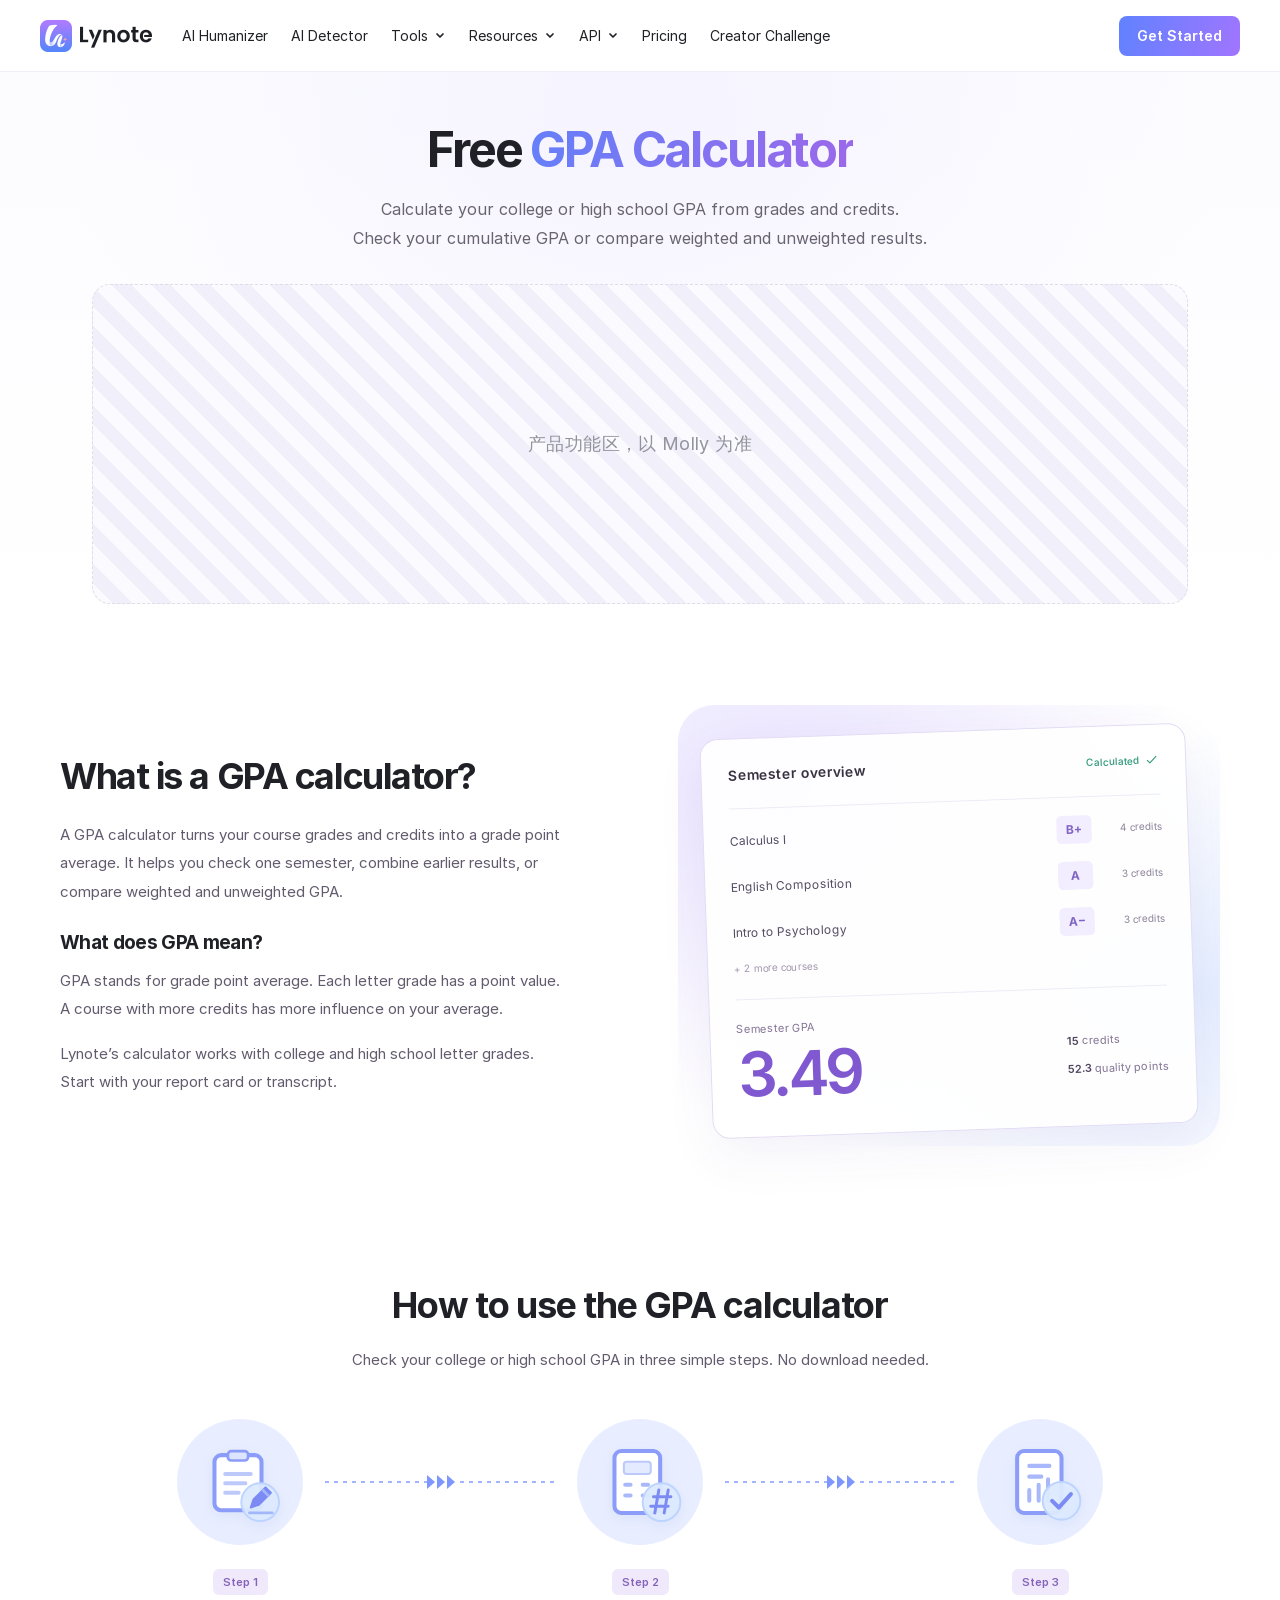
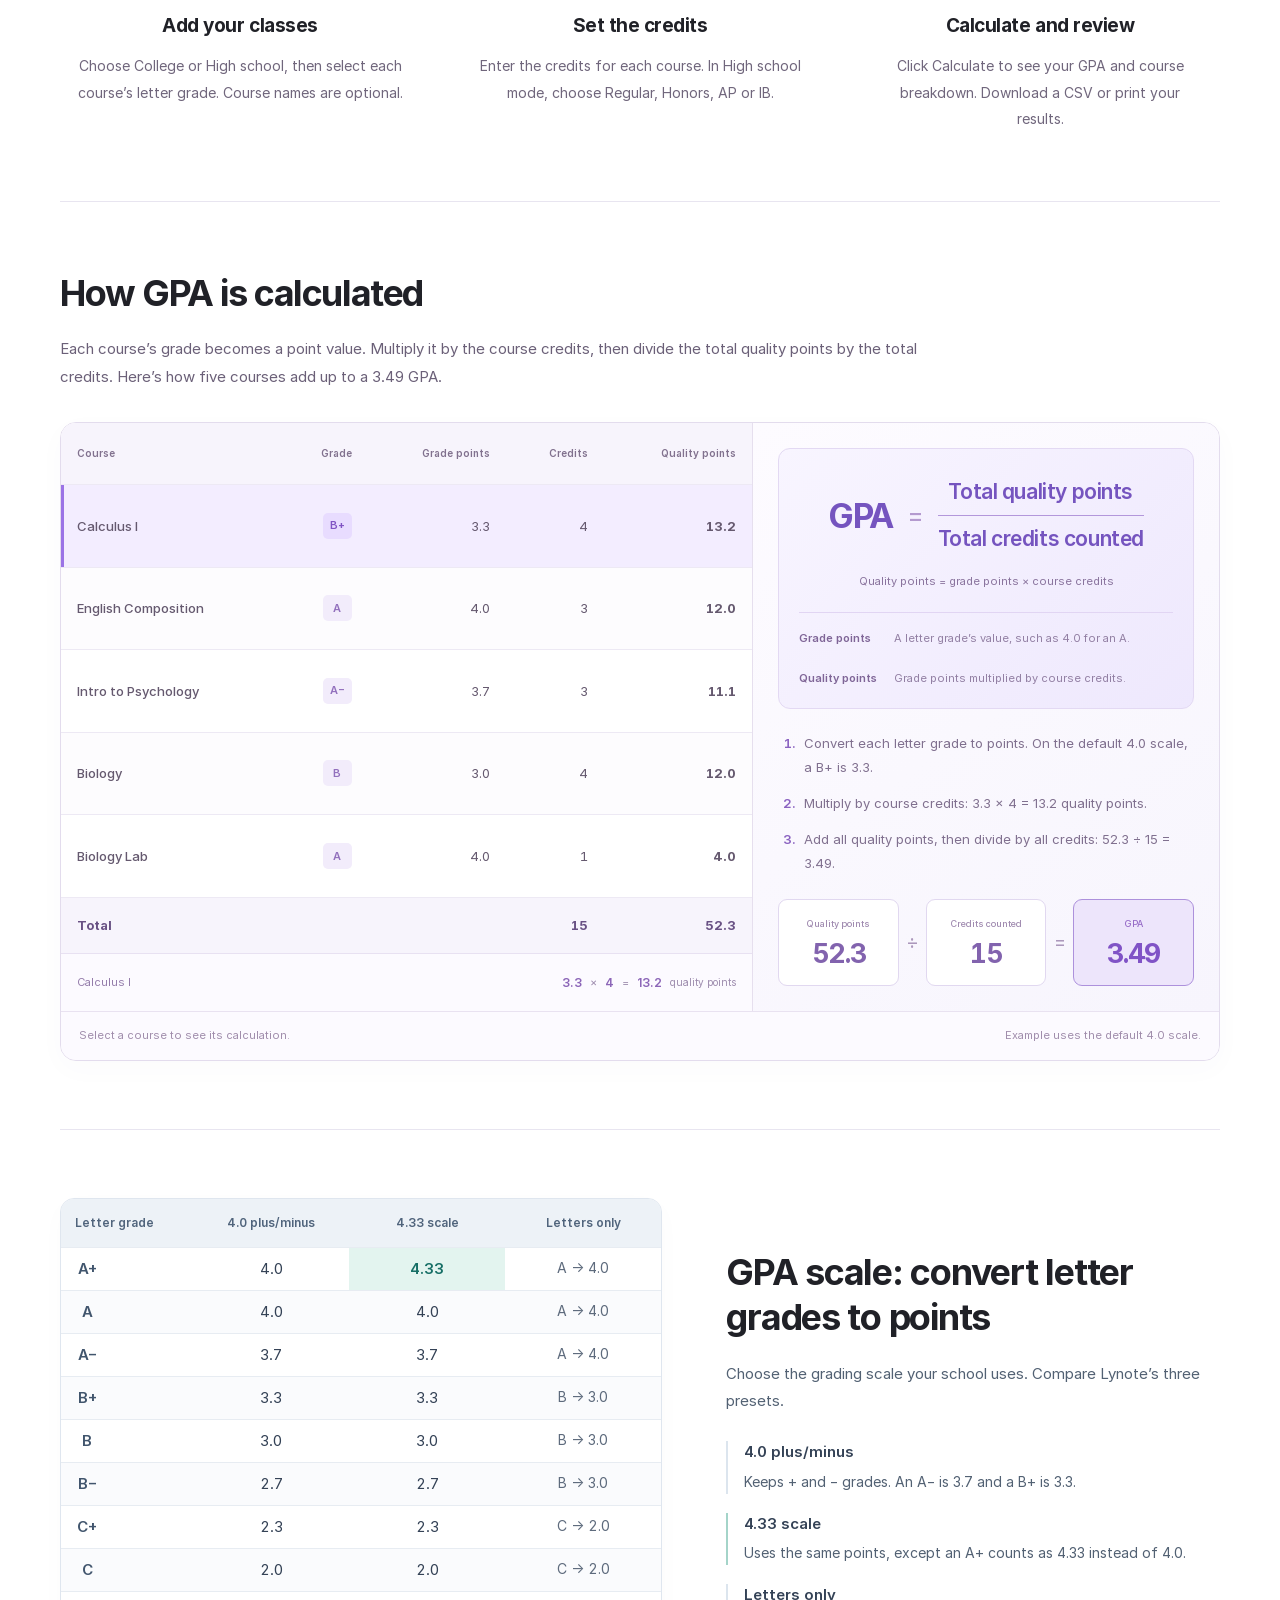
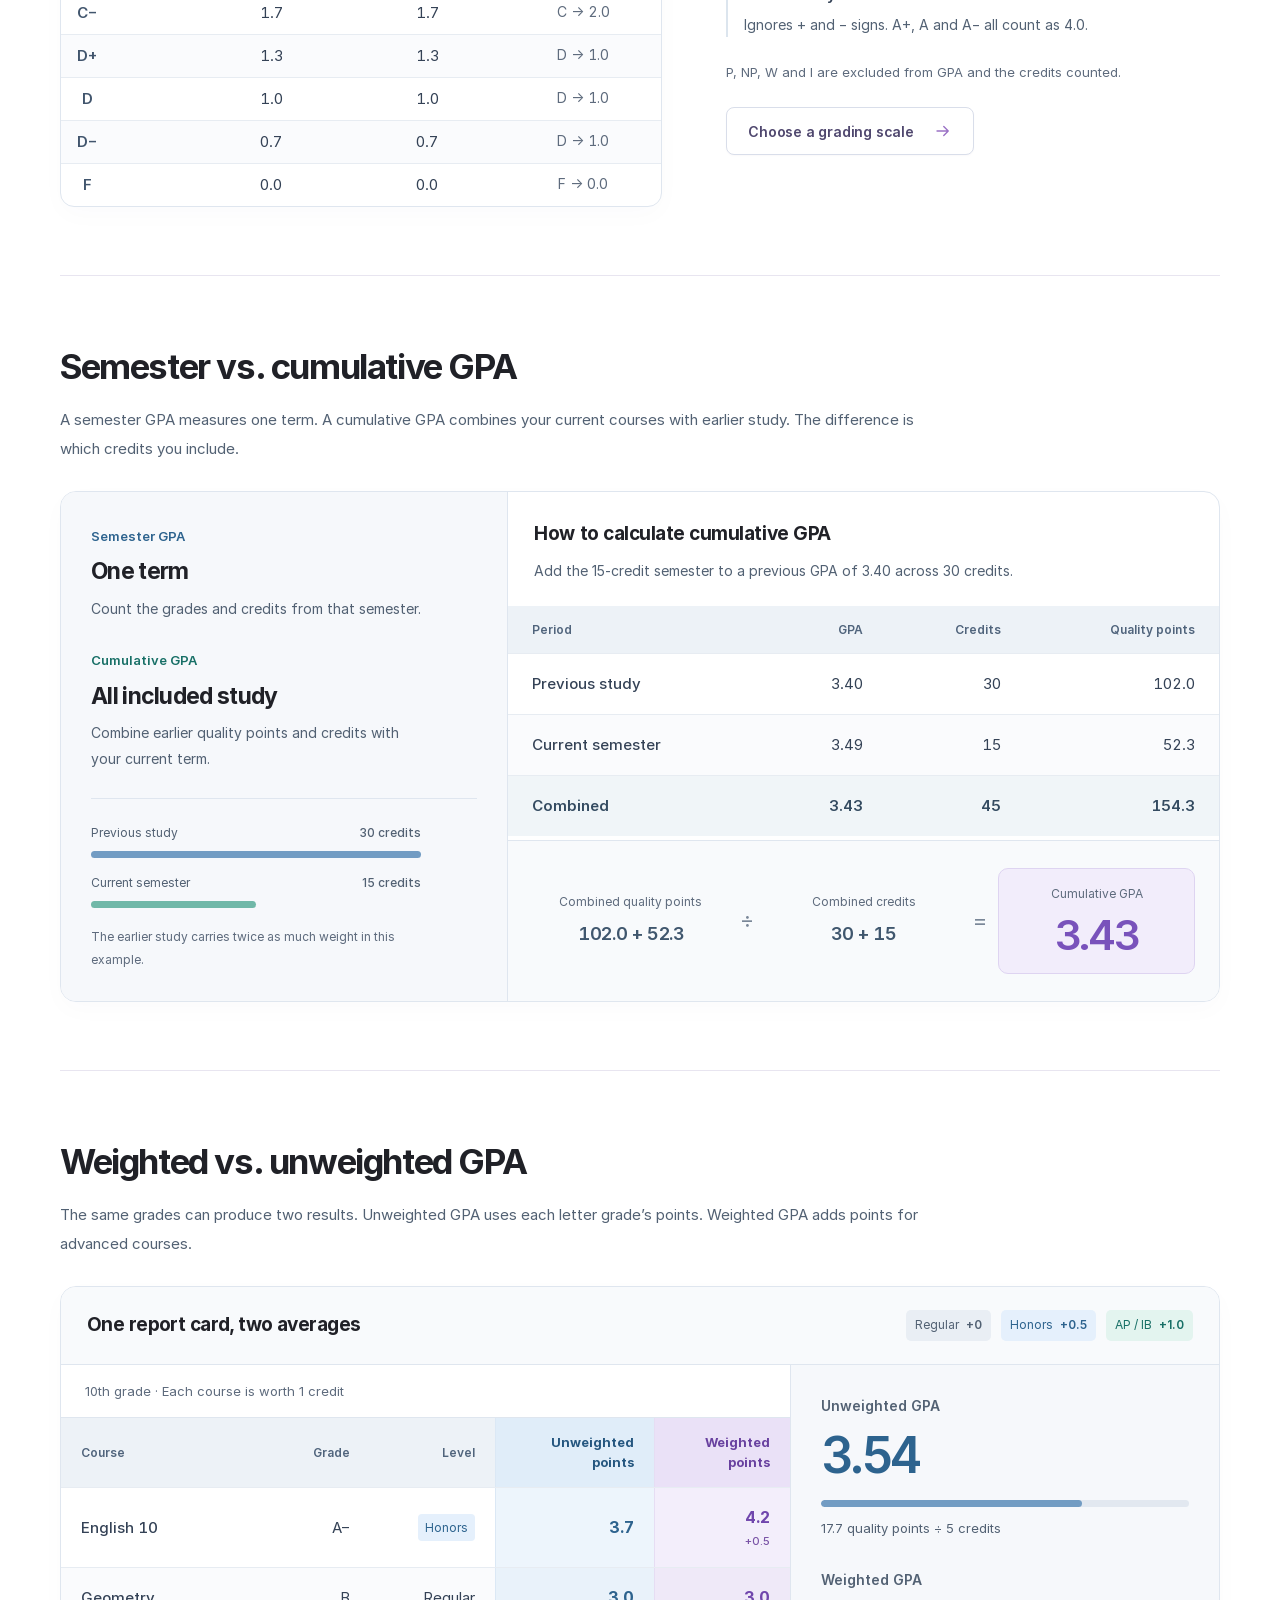
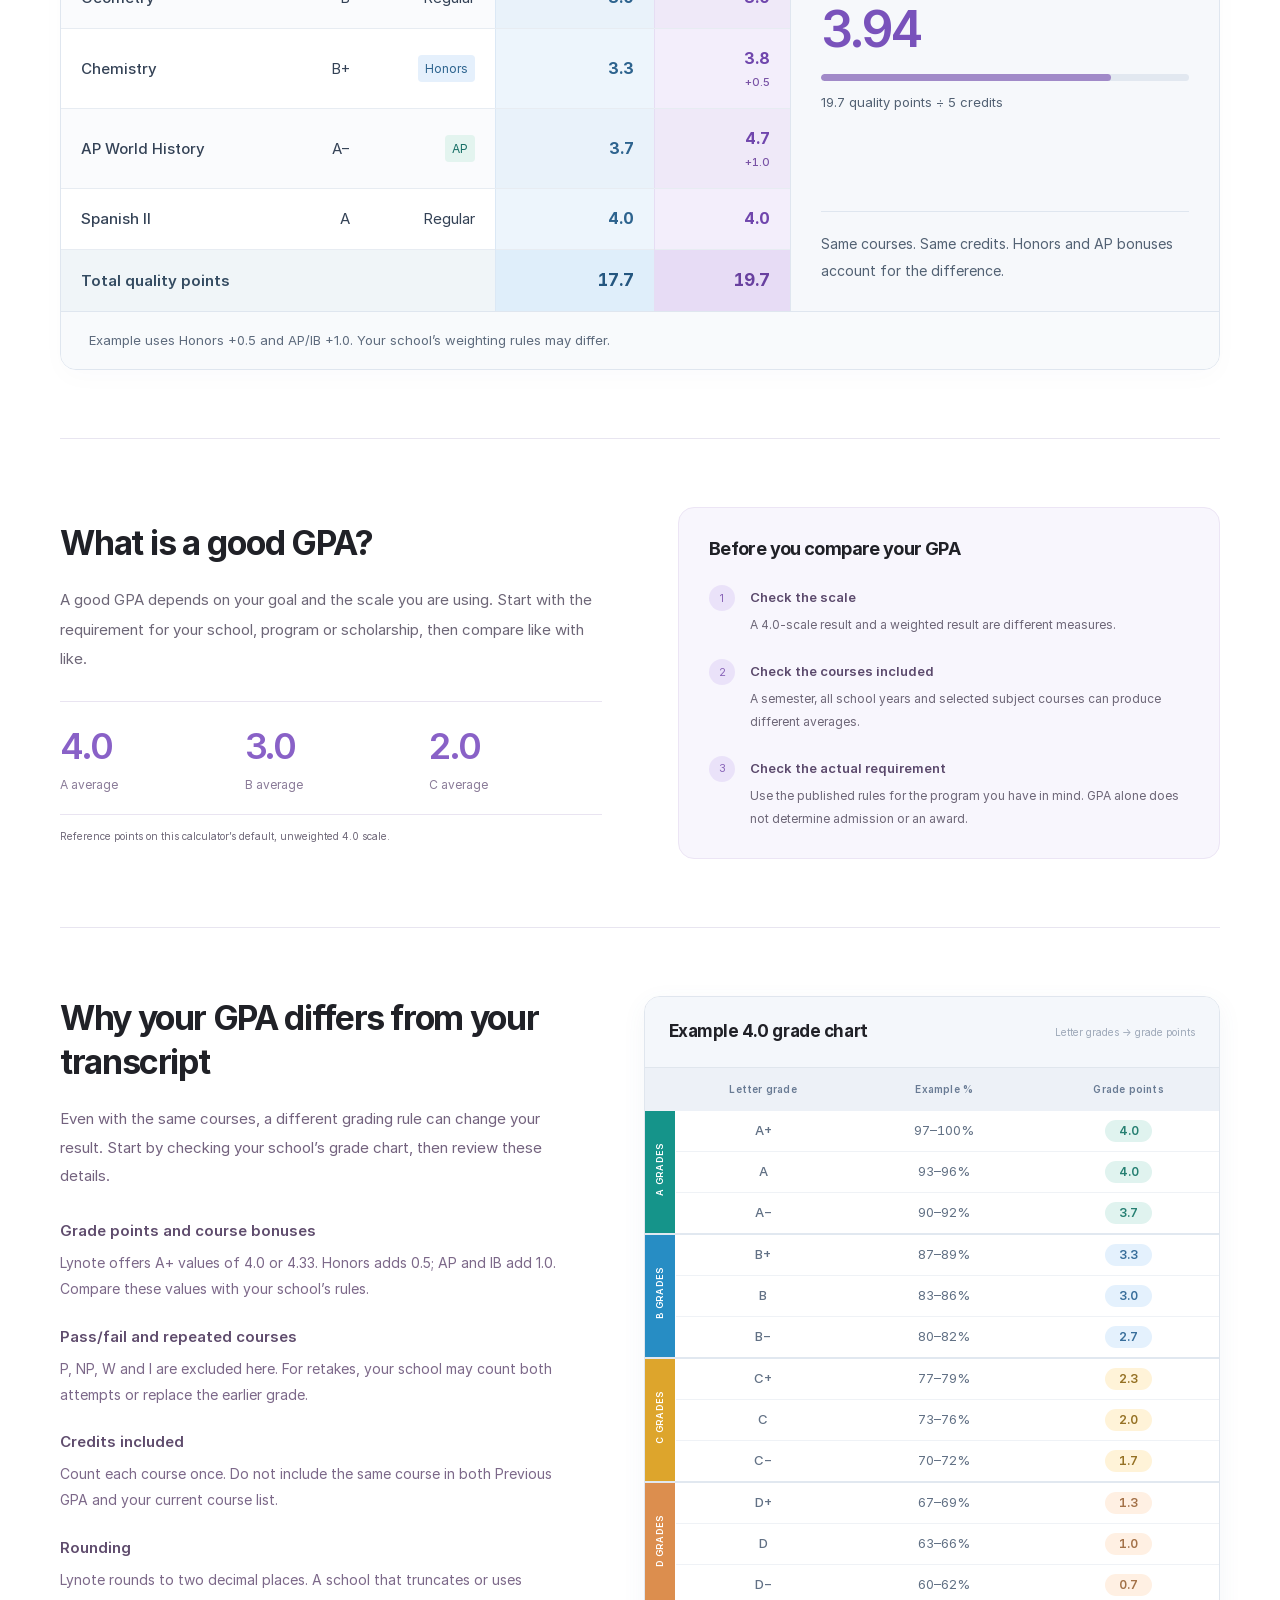
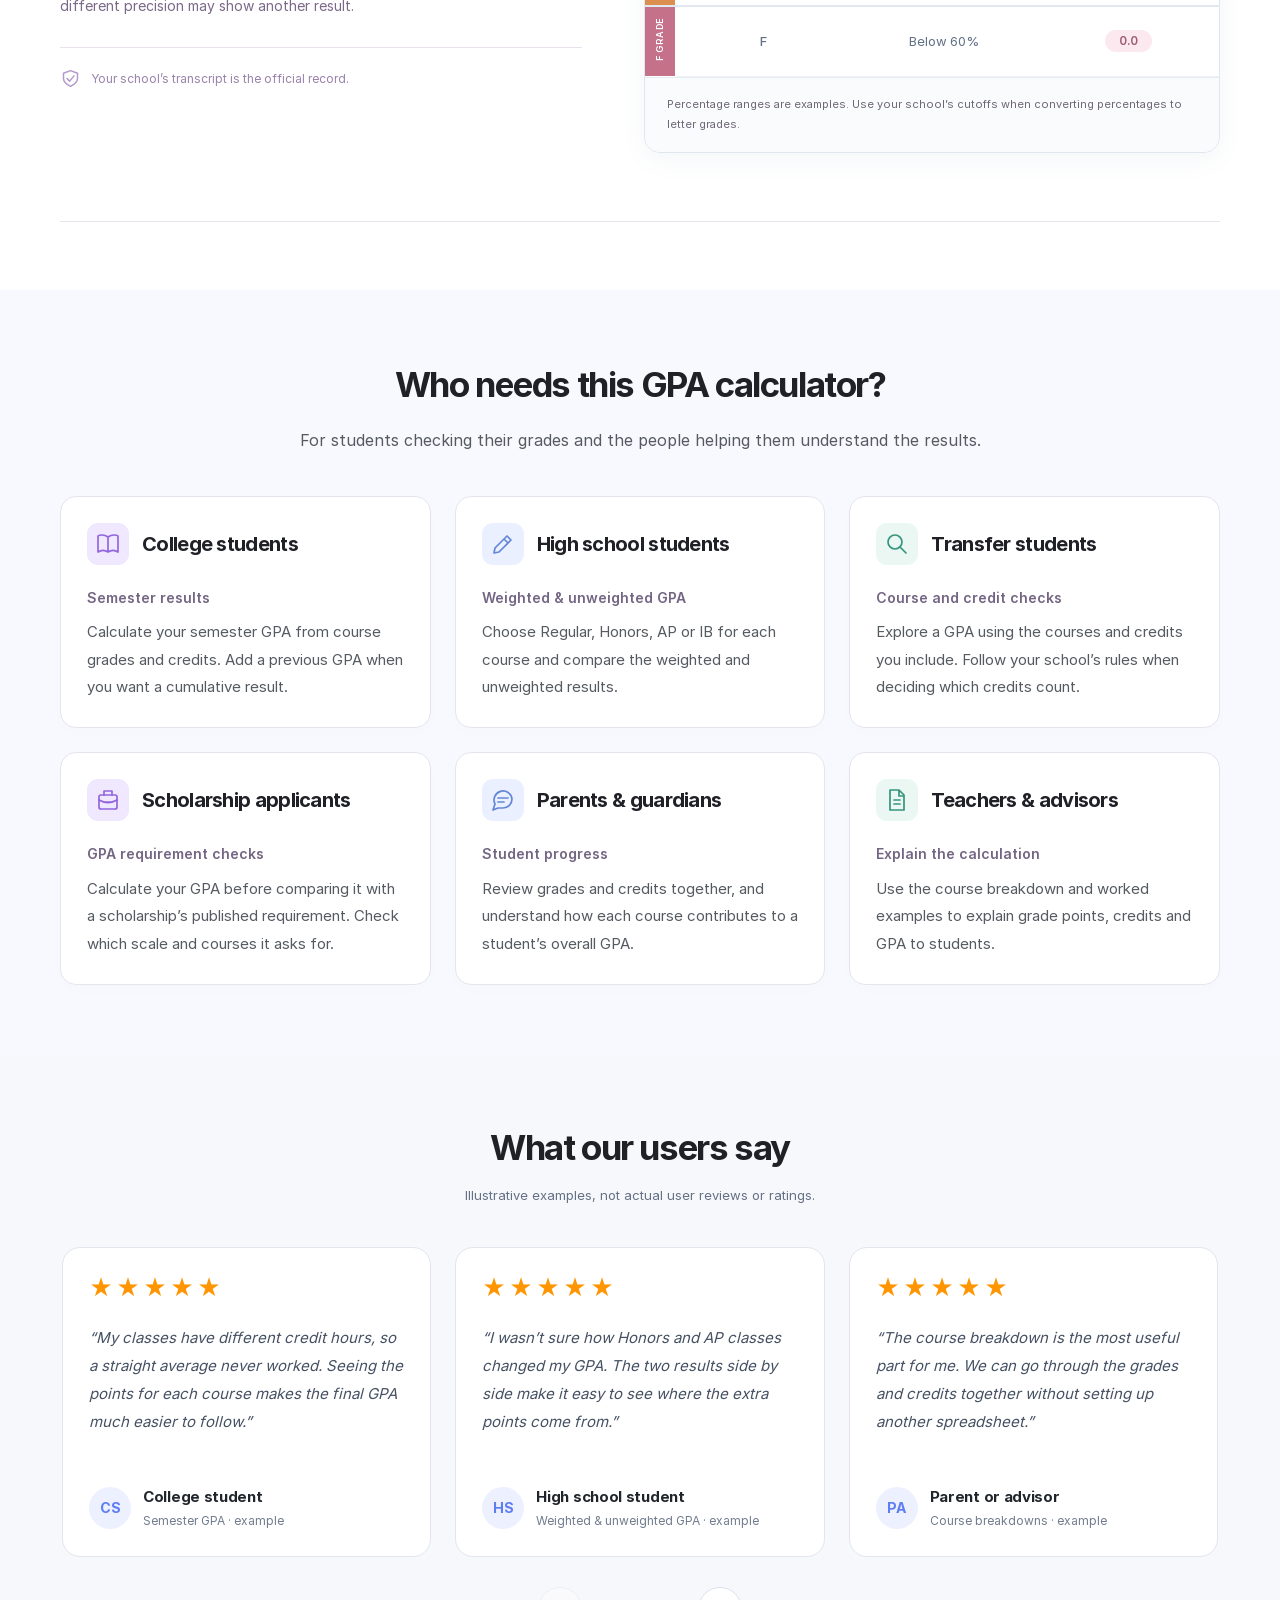
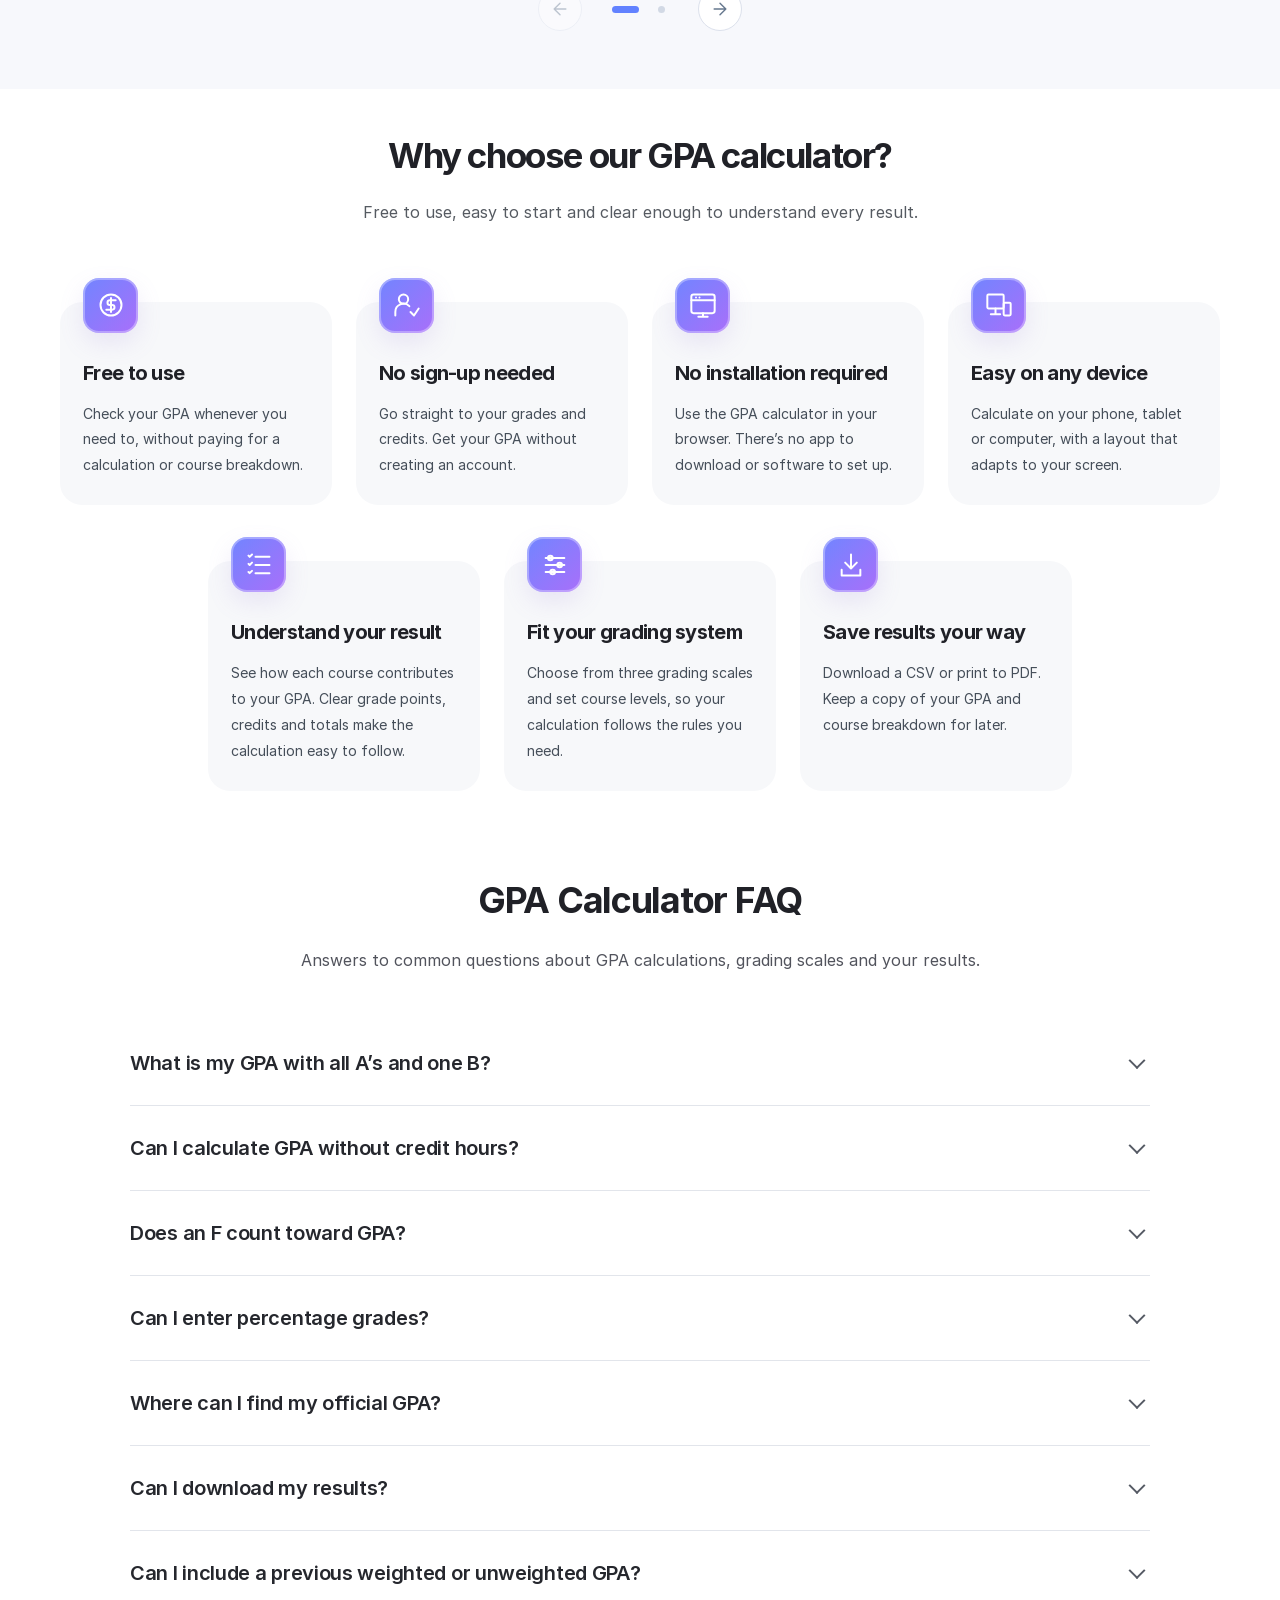
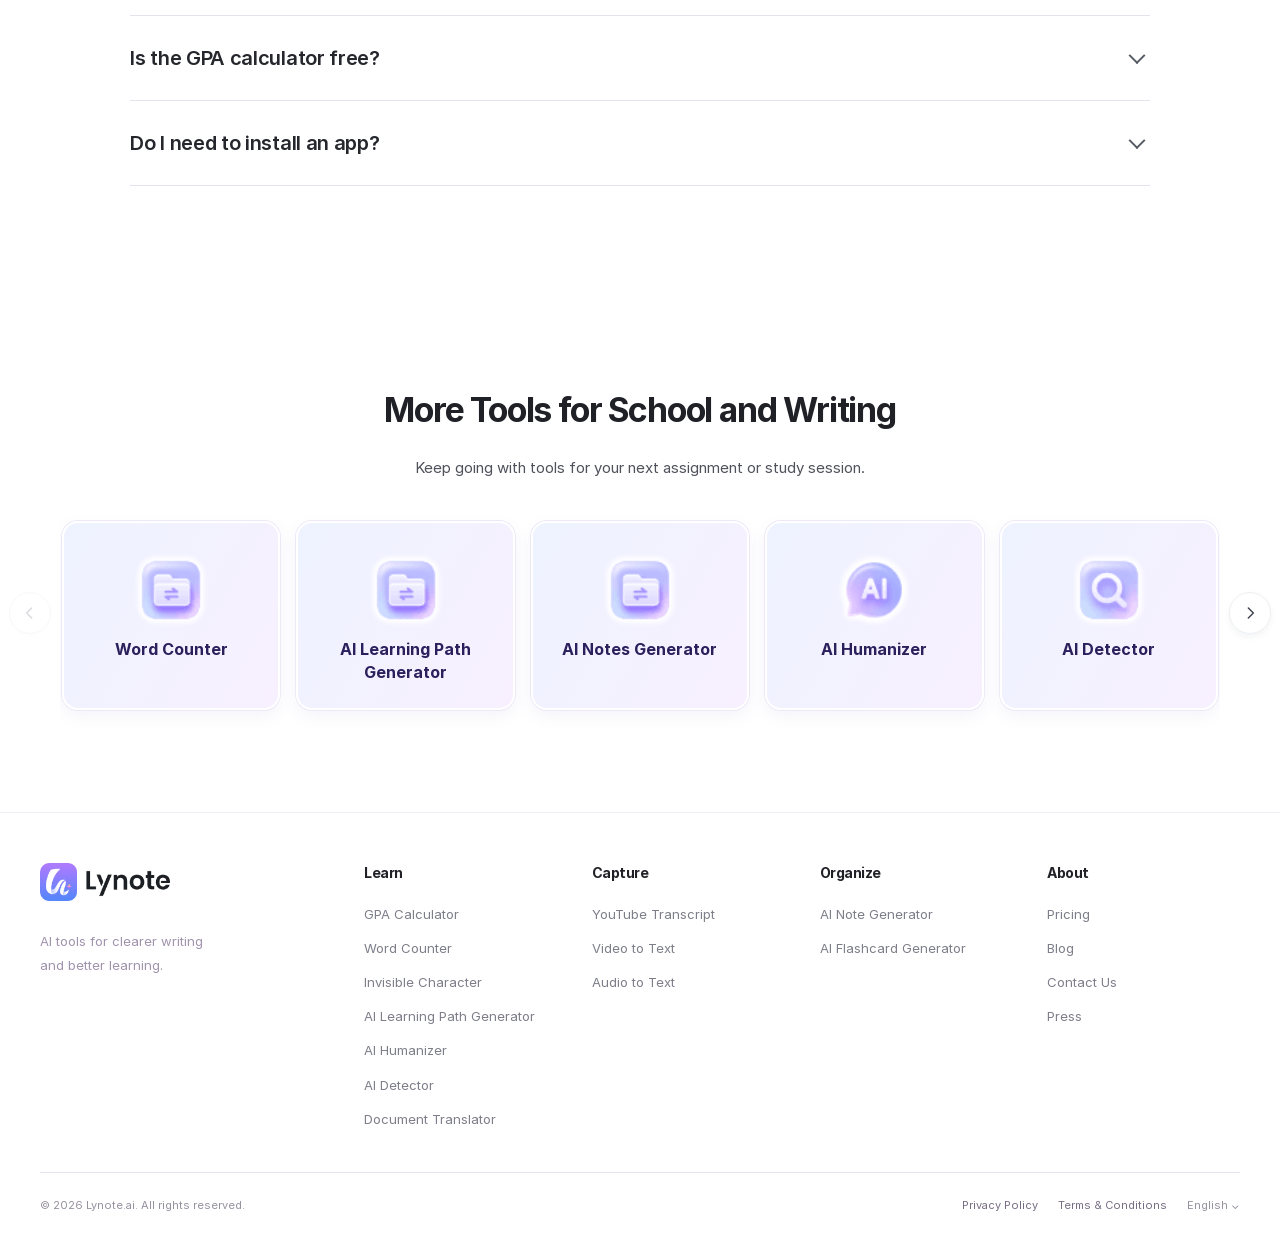
==== commit f6a5c999: "Restyle reviews as six-card responsive carousel" ====
--- a/gpa-calculator/index.html
+++ b/gpa-calculator/index.html
@@ -1,4 +1,4 @@
-<!DOCTYPE html><html lang="en"><head><meta charset="utf-8"><meta name="viewport" content="width=device-width, initial-scale=1"><title>Free GPA Calculator for College &amp; High School | Lynote</title><meta name="description" content="Calculate your GPA from grades and credits. Check the GPA scale and follow examples for semester, cumulative, weighted and unweighted GPA."><meta name="theme-color" content="#865eff"><link rel="icon" href="../assets/lynote.png"><link rel="stylesheet" href="../assets/demo/styles.css"><link rel="stylesheet" href="../assets/shared.css"><link rel="stylesheet" href="../assets/gpa.css?v=52981cc2e2"><script defer src="../assets/guide.js?v=6a26a962a3"></script></head><body class="gpa-page"><a class="sr-only" href="#main">Skip to content</a><header class="site-header"><div class="wrap header-inner"><a class="brand" href="https://lynote.ai/"><img alt="Lynote" height="32" src="../assets/lynote.png" width="112"></a><nav aria-label="Main navigation" class="global-nav"><a href="https://lynote.ai/ai-humanizer">AI Humanizer</a><a href="https://lynote.ai/ai-detector">AI Detector</a><div class="nav-dropdown tools-dropdown"><button aria-controls="tools-menu" aria-expanded="false" id="tools-menu-button">Tools <svg aria-hidden="true" viewbox="0 0 12 12"><path d="m3 4 3 3 3-3"></path></svg></button><div aria-labelledby="tools-menu-button" class="nav-menu tools-mega-menu" id="tools-menu"><div class="tools-mega-column"><h3>Writing &amp; Checking</h3><a class="tools-mega-link" href="https://taryntong00-prog.github.io/lynote-word-counter/word-counter/"><span class="tools-mega-copy"><span class="tools-mega-title">Word Counter <span class="nav-new-badge">New</span></span><span class="tools-mega-description">Count words and characters instantly.</span></span></a><a class="tools-mega-link" href="https://taryntong00-prog.github.io/lynote-invisible-character/invisible-character/"><span class="tools-mega-copy"><span class="tools-mega-title">Invisible Character <span class="nav-new-badge">New</span></span><span class="tools-mega-description">Copy blank text for names, bios and messages.</span></span></a><a class="tools-mega-link" href="https://lynote.ai/ai-image-detector"><svg aria-hidden="true" viewbox="0 0 32 32"><rect height="24" rx="3" width="24" x="4" y="4"></rect><circle cx="12" cy="12" r="3"></circle><path d="m5 25 8-8 5 5 4-5 6 7M25 2v6M22 5h6"></path></svg><span class="tools-mega-copy"><span class="tools-mega-title">AI Image Detector</span><span class="tools-mega-description">Check images for signs of AI generation.</span></span></a><a class="tools-mega-link" href="https://lynote.ai/document-translator"><svg aria-hidden="true" viewbox="0 0 32 32"><path d="M4 8h17M11 4v4M7 12c2 5 5 8 11 11M18 8c-1 7-6 12-13 15M21 28l4-12 5 12M23 24h5"></path></svg><span class="tools-mega-copy"><span class="tools-mega-title">Document Translator</span><span class="tools-mega-description">Translate PDFs, Word files and more.</span></span></a><a class="tools-mega-link" href="https://lynote.ai/content-translator"><svg aria-hidden="true" viewbox="0 0 32 32"><path d="M6 3h14l6 6v20H6zM20 3v7h6M10 15h12M10 20h12M10 25h8"></path></svg><span class="tools-mega-copy"><span class="tools-mega-title">Text Translator</span><span class="tools-mega-description">Translate text and sentences online.</span></span></a></div><div class="tools-mega-column"><h3>Video &amp; Transcription</h3><a class="tools-mega-link" href="https://lynote.ai/youtube-transcript"><svg aria-hidden="true" viewbox="0 0 32 32"><rect height="21" rx="3" width="26" x="3" y="5"></rect><path d="m13 10 8 5-8 5z"></path></svg><span class="tools-mega-copy"><span class="tools-mega-title">YouTube Video Transcript</span><span class="tools-mega-description">Get searchable text from YouTube videos.</span></span></a><a class="tools-mega-link" href="https://lynote.ai/youtube-summary"><svg aria-hidden="true" viewbox="0 0 32 32"><rect height="21" rx="3" width="26" x="3" y="5"></rect><path d="m13 10 8 5-8 5z"></path></svg><span class="tools-mega-copy"><span class="tools-mega-title">YouTube Video Summarizer</span><span class="tools-mega-description">Turn videos into clear summaries.</span></span></a><a class="tools-mega-link" href="https://lynote.ai/video-to-text"><svg aria-hidden="true" viewbox="0 0 32 32"><path d="M6 3h14l6 6v20H6zM20 3v7h6M10 15h12M10 20h12M10 25h8"></path></svg><span class="tools-mega-copy"><span class="tools-mega-title">Video to Text</span><span class="tools-mega-description">Convert video content into editable text.</span></span></a><a class="tools-mega-link" href="https://lynote.ai/audio-to-text"><svg aria-hidden="true" viewbox="0 0 32 32"><rect height="15" rx="4" width="8" x="12" y="3"></rect><path d="M7 13v2a9 9 0 0 0 18 0v-2M16 24v5M11 29h10"></path></svg><span class="tools-mega-copy"><span class="tools-mega-title">Audio to Text</span><span class="tools-mega-description">Transcribe audio into searchable text.</span></span></a></div><div class="tools-mega-column"><h3>Study &amp; Notes</h3><a class="tools-mega-link" href="#tool"><span class="tools-mega-copy"><span class="tools-mega-title">GPA Calculator <span class="nav-new-badge">New</span></span><span class="tools-mega-description">Calculate semester and cumulative GPA from grades and credits.</span></span></a><a class="tools-mega-link" href="https://lynote.ai/ai-note-generator"><svg aria-hidden="true" viewbox="0 0 32 32"><rect height="26" rx="2" width="20" x="7" y="3"></rect><path d="M3 8h8M3 16h8M3 24h8M16 9h6M16 15h6M16 21h4"></path></svg><span class="tools-mega-copy"><span class="tools-mega-title">AI Notes Generator</span><span class="tools-mega-description">Turn your materials into organized notes.</span></span></a><a class="tools-mega-link" href="https://lynote.ai/ai-summarizer"><svg aria-hidden="true" viewbox="0 0 32 32"><path d="M6 3h14l6 6v20H6zM20 3v7h6M10 15h12M10 20h12M10 25h8"></path></svg><span class="tools-mega-copy"><span class="tools-mega-title">AI Summarizer</span><span class="tools-mega-description">Find key ideas across your sources.</span></span></a><a class="tools-mega-link" href="https://lynote.ai/ai-chat"><svg aria-hidden="true" viewbox="0 0 32 32"><path d="M5 5h22v17H14l-7 6v-6H5zM10 11h12M10 16h8"></path></svg><span class="tools-mega-copy"><span class="tools-mega-title">AI Chat &amp; Q&amp;A</span><span class="tools-mega-description">Ask questions about your materials.</span></span></a><a class="tools-mega-link" href="https://lynote.ai/ai-flashcard"><svg aria-hidden="true" viewbox="0 0 32 32"><rect height="19" rx="3" width="20" x="9" y="9"></rect><path d="M23 9V4H3v20h6M14 15h10M14 20h6"></path></svg><span class="tools-mega-copy"><span class="tools-mega-title">Auto Flashcards</span><span class="tools-mega-description">Review key concepts with flashcards.</span></span></a></div><div class="tools-mega-column tools-mega-continued"><h3 class="sr-only">More study tools</h3><a class="tools-mega-link" href="https://taryntong00-prog.github.io/lynote-learning-path-generator/learning-path-generator/"><svg aria-hidden="true" viewbox="0 0 32 32"><circle cx="7" cy="6" r="3"></circle><circle cx="25" cy="16" r="3"></circle><circle cx="7" cy="26" r="3"></circle><path d="M10 6h8a7 7 0 0 1 7 7M22 16h-8a7 7 0 0 0-7 7"></path></svg><span class="tools-mega-copy"><span class="tools-mega-title">AI Learning Path Generator <span class="nav-new-badge">New</span></span><span class="tools-mega-description">Turn your study materials into a personalized learning path.</span></span></a><a class="tools-mega-link" href="https://lynote.ai/compress-image"><svg aria-hidden="true" viewbox="0 0 32 32"><rect height="24" rx="3" width="24" x="4" y="4"></rect><circle cx="12" cy="12" r="3"></circle><path d="m5 25 8-8 5 5 4-5 6 7M25 2v6M22 5h6"></path></svg><span class="tools-mega-copy"><span class="tools-mega-title">Compress Image</span><span class="tools-mega-description">Reduce image file sizes for easier sharing.</span></span></a><a class="tools-mega-link" href="https://lynote.ai/compress-pdf"><svg aria-hidden="true" viewbox="0 0 32 32"><rect height="26" rx="3" width="22" x="5" y="3"></rect><path d="m11 10 5 5 5-5M16 6v9m-5 7 5-5 5 5M16 17v9"></path></svg><span class="tools-mega-copy"><span class="tools-mega-title">Compress PDF</span><span class="tools-mega-description">Make PDF files smaller and easier to share.</span></span></a></div></div></div><div class="nav-dropdown"><button aria-expanded="false">Resources <svg aria-hidden="true" viewbox="0 0 12 12"><path d="m3 4 3 3 3-3"></path></svg></button><div class="nav-menu"><a href="https://lynote.ai/blog">Blog</a><a href="#how-to">Tool Guide</a></div></div><div class="nav-dropdown"><button aria-expanded="false">API <svg aria-hidden="true" viewbox="0 0 12 12"><path d="m3 4 3 3 3-3"></path></svg></button><div class="nav-menu"><a href="https://lynote.ai/ai-humanizer-api">AI Humanizer API</a><a href="https://lynote.ai/ai-detector-api">AI Detector API</a></div></div><a href="https://lynote.ai/pricing">Pricing</a><a href="https://lynote.ai/creator-challenge">Creator Challenge</a></nav><button class="account-link" data-tool-focus="" type="button">Get Started</button><button aria-expanded="false" aria-label="Open menu" class="mobile-toggle"><svg viewbox="0 0 24 24"><path d="M4 7h16M4 12h16M4 17h16"></path></svg></button></div></header><main id="main"><section class="gpa-hero" id="tool"><div class="gpa-heading"><h1>Free <span>GPA Calculator</span></h1><p>Calculate your college or high school GPA from grades and credits.<br>Check your cumulative GPA or compare weighted and unweighted results.</p></div><section class="calc-section" aria-label="产品功能区"><div class="product-placeholder"><p>产品功能区，以 Molly 为准</p></div></section></section><div class="guide-layout page-width">
+<!DOCTYPE html><html lang="en"><head><meta charset="utf-8"><meta name="viewport" content="width=device-width, initial-scale=1"><title>Free GPA Calculator for College &amp; High School | Lynote</title><meta name="description" content="Calculate your GPA from grades and credits. Check the GPA scale and follow examples for semester, cumulative, weighted and unweighted GPA."><meta name="theme-color" content="#865eff"><link rel="icon" href="../assets/lynote.png"><link rel="stylesheet" href="../assets/demo/styles.css"><link rel="stylesheet" href="../assets/shared.css"><link rel="stylesheet" href="../assets/gpa.css?v=c7d6f3b48f"><script defer src="../assets/guide.js?v=7b9aa734a0"></script></head><body class="gpa-page"><a class="sr-only" href="#main">Skip to content</a><header class="site-header"><div class="wrap header-inner"><a class="brand" href="https://lynote.ai/"><img alt="Lynote" height="32" src="../assets/lynote.png" width="112"></a><nav aria-label="Main navigation" class="global-nav"><a href="https://lynote.ai/ai-humanizer">AI Humanizer</a><a href="https://lynote.ai/ai-detector">AI Detector</a><div class="nav-dropdown tools-dropdown"><button aria-controls="tools-menu" aria-expanded="false" id="tools-menu-button">Tools <svg aria-hidden="true" viewbox="0 0 12 12"><path d="m3 4 3 3 3-3"></path></svg></button><div aria-labelledby="tools-menu-button" class="nav-menu tools-mega-menu" id="tools-menu"><div class="tools-mega-column"><h3>Writing &amp; Checking</h3><a class="tools-mega-link" href="https://taryntong00-prog.github.io/lynote-word-counter/word-counter/"><span class="tools-mega-copy"><span class="tools-mega-title">Word Counter <span class="nav-new-badge">New</span></span><span class="tools-mega-description">Count words and characters instantly.</span></span></a><a class="tools-mega-link" href="https://taryntong00-prog.github.io/lynote-invisible-character/invisible-character/"><span class="tools-mega-copy"><span class="tools-mega-title">Invisible Character <span class="nav-new-badge">New</span></span><span class="tools-mega-description">Copy blank text for names, bios and messages.</span></span></a><a class="tools-mega-link" href="https://lynote.ai/ai-image-detector"><svg aria-hidden="true" viewbox="0 0 32 32"><rect height="24" rx="3" width="24" x="4" y="4"></rect><circle cx="12" cy="12" r="3"></circle><path d="m5 25 8-8 5 5 4-5 6 7M25 2v6M22 5h6"></path></svg><span class="tools-mega-copy"><span class="tools-mega-title">AI Image Detector</span><span class="tools-mega-description">Check images for signs of AI generation.</span></span></a><a class="tools-mega-link" href="https://lynote.ai/document-translator"><svg aria-hidden="true" viewbox="0 0 32 32"><path d="M4 8h17M11 4v4M7 12c2 5 5 8 11 11M18 8c-1 7-6 12-13 15M21 28l4-12 5 12M23 24h5"></path></svg><span class="tools-mega-copy"><span class="tools-mega-title">Document Translator</span><span class="tools-mega-description">Translate PDFs, Word files and more.</span></span></a><a class="tools-mega-link" href="https://lynote.ai/content-translator"><svg aria-hidden="true" viewbox="0 0 32 32"><path d="M6 3h14l6 6v20H6zM20 3v7h6M10 15h12M10 20h12M10 25h8"></path></svg><span class="tools-mega-copy"><span class="tools-mega-title">Text Translator</span><span class="tools-mega-description">Translate text and sentences online.</span></span></a></div><div class="tools-mega-column"><h3>Video &amp; Transcription</h3><a class="tools-mega-link" href="https://lynote.ai/youtube-transcript"><svg aria-hidden="true" viewbox="0 0 32 32"><rect height="21" rx="3" width="26" x="3" y="5"></rect><path d="m13 10 8 5-8 5z"></path></svg><span class="tools-mega-copy"><span class="tools-mega-title">YouTube Video Transcript</span><span class="tools-mega-description">Get searchable text from YouTube videos.</span></span></a><a class="tools-mega-link" href="https://lynote.ai/youtube-summary"><svg aria-hidden="true" viewbox="0 0 32 32"><rect height="21" rx="3" width="26" x="3" y="5"></rect><path d="m13 10 8 5-8 5z"></path></svg><span class="tools-mega-copy"><span class="tools-mega-title">YouTube Video Summarizer</span><span class="tools-mega-description">Turn videos into clear summaries.</span></span></a><a class="tools-mega-link" href="https://lynote.ai/video-to-text"><svg aria-hidden="true" viewbox="0 0 32 32"><path d="M6 3h14l6 6v20H6zM20 3v7h6M10 15h12M10 20h12M10 25h8"></path></svg><span class="tools-mega-copy"><span class="tools-mega-title">Video to Text</span><span class="tools-mega-description">Convert video content into editable text.</span></span></a><a class="tools-mega-link" href="https://lynote.ai/audio-to-text"><svg aria-hidden="true" viewbox="0 0 32 32"><rect height="15" rx="4" width="8" x="12" y="3"></rect><path d="M7 13v2a9 9 0 0 0 18 0v-2M16 24v5M11 29h10"></path></svg><span class="tools-mega-copy"><span class="tools-mega-title">Audio to Text</span><span class="tools-mega-description">Transcribe audio into searchable text.</span></span></a></div><div class="tools-mega-column"><h3>Study &amp; Notes</h3><a class="tools-mega-link" href="#tool"><span class="tools-mega-copy"><span class="tools-mega-title">GPA Calculator <span class="nav-new-badge">New</span></span><span class="tools-mega-description">Calculate semester and cumulative GPA from grades and credits.</span></span></a><a class="tools-mega-link" href="https://lynote.ai/ai-note-generator"><svg aria-hidden="true" viewbox="0 0 32 32"><rect height="26" rx="2" width="20" x="7" y="3"></rect><path d="M3 8h8M3 16h8M3 24h8M16 9h6M16 15h6M16 21h4"></path></svg><span class="tools-mega-copy"><span class="tools-mega-title">AI Notes Generator</span><span class="tools-mega-description">Turn your materials into organized notes.</span></span></a><a class="tools-mega-link" href="https://lynote.ai/ai-summarizer"><svg aria-hidden="true" viewbox="0 0 32 32"><path d="M6 3h14l6 6v20H6zM20 3v7h6M10 15h12M10 20h12M10 25h8"></path></svg><span class="tools-mega-copy"><span class="tools-mega-title">AI Summarizer</span><span class="tools-mega-description">Find key ideas across your sources.</span></span></a><a class="tools-mega-link" href="https://lynote.ai/ai-chat"><svg aria-hidden="true" viewbox="0 0 32 32"><path d="M5 5h22v17H14l-7 6v-6H5zM10 11h12M10 16h8"></path></svg><span class="tools-mega-copy"><span class="tools-mega-title">AI Chat &amp; Q&amp;A</span><span class="tools-mega-description">Ask questions about your materials.</span></span></a><a class="tools-mega-link" href="https://lynote.ai/ai-flashcard"><svg aria-hidden="true" viewbox="0 0 32 32"><rect height="19" rx="3" width="20" x="9" y="9"></rect><path d="M23 9V4H3v20h6M14 15h10M14 20h6"></path></svg><span class="tools-mega-copy"><span class="tools-mega-title">Auto Flashcards</span><span class="tools-mega-description">Review key concepts with flashcards.</span></span></a></div><div class="tools-mega-column tools-mega-continued"><h3 class="sr-only">More study tools</h3><a class="tools-mega-link" href="https://taryntong00-prog.github.io/lynote-learning-path-generator/learning-path-generator/"><svg aria-hidden="true" viewbox="0 0 32 32"><circle cx="7" cy="6" r="3"></circle><circle cx="25" cy="16" r="3"></circle><circle cx="7" cy="26" r="3"></circle><path d="M10 6h8a7 7 0 0 1 7 7M22 16h-8a7 7 0 0 0-7 7"></path></svg><span class="tools-mega-copy"><span class="tools-mega-title">AI Learning Path Generator <span class="nav-new-badge">New</span></span><span class="tools-mega-description">Turn your study materials into a personalized learning path.</span></span></a><a class="tools-mega-link" href="https://lynote.ai/compress-image"><svg aria-hidden="true" viewbox="0 0 32 32"><rect height="24" rx="3" width="24" x="4" y="4"></rect><circle cx="12" cy="12" r="3"></circle><path d="m5 25 8-8 5 5 4-5 6 7M25 2v6M22 5h6"></path></svg><span class="tools-mega-copy"><span class="tools-mega-title">Compress Image</span><span class="tools-mega-description">Reduce image file sizes for easier sharing.</span></span></a><a class="tools-mega-link" href="https://lynote.ai/compress-pdf"><svg aria-hidden="true" viewbox="0 0 32 32"><rect height="26" rx="3" width="22" x="5" y="3"></rect><path d="m11 10 5 5 5-5M16 6v9m-5 7 5-5 5 5M16 17v9"></path></svg><span class="tools-mega-copy"><span class="tools-mega-title">Compress PDF</span><span class="tools-mega-description">Make PDF files smaller and easier to share.</span></span></a></div></div></div><div class="nav-dropdown"><button aria-expanded="false">Resources <svg aria-hidden="true" viewbox="0 0 12 12"><path d="m3 4 3 3 3-3"></path></svg></button><div class="nav-menu"><a href="https://lynote.ai/blog">Blog</a><a href="#how-to">Tool Guide</a></div></div><div class="nav-dropdown"><button aria-expanded="false">API <svg aria-hidden="true" viewbox="0 0 12 12"><path d="m3 4 3 3 3-3"></path></svg></button><div class="nav-menu"><a href="https://lynote.ai/ai-humanizer-api">AI Humanizer API</a><a href="https://lynote.ai/ai-detector-api">AI Detector API</a></div></div><a href="https://lynote.ai/pricing">Pricing</a><a href="https://lynote.ai/creator-challenge">Creator Challenge</a></nav><button class="account-link" data-tool-focus="" type="button">Get Started</button><button aria-expanded="false" aria-label="Open menu" class="mobile-toggle"><svg viewbox="0 0 24 24"><path d="M4 7h16M4 12h16M4 17h16"></path></svg></button></div></header><main id="main"><section class="gpa-hero" id="tool"><div class="gpa-heading"><h1>Free <span>GPA Calculator</span></h1><p>Calculate your college or high school GPA from grades and credits.<br>Check your cumulative GPA or compare weighted and unweighted results.</p></div><section class="calc-section" aria-label="产品功能区"><div class="product-placeholder"><p>产品功能区，以 Molly 为准</p></div></section></section><div class="guide-layout page-width">
   <div class="guide-content">
     <section class="guide-section calculator-definition" id="what-is-gpa">
   <div class="definition-copy"><h2>What is a GPA calculator?</h2>
@@ -83,12 +83,7 @@
 <article class="audience-card"><div class="audience-title"><span class="use-icon" aria-hidden="true"><svg aria-hidden="true" viewbox="0 0 24 24"><path d="M21 11a9 9 0 0 1-9 9H7l-5 2 2-6a9 9 0 1 1 17-5zM7 10h10M7 14h6"></path></svg></span><h3>Parents &amp; guardians</h3></div><h4>Student progress</h4><p>Review grades and credits together, and understand how each course contributes to a student’s overall GPA.</p></article>
 <article class="audience-card"><div class="audience-title"><span class="use-icon" aria-hidden="true"><svg aria-hidden="true" viewbox="0 0 24 24"><path d="M5 2h9l5 5v15H5zM14 2v6h5M9 12h6M9 16h6"></path></svg></span><h3>Teachers &amp; advisors</h3></div><h4>Explain the calculation</h4><p>Use the course breakdown and worked examples to explain grade points, credits and GPA to students.</p></article>
 </div></section>
-<section class="gpa-marketing gpa-testimonials" id="user-reviews"><div class="marketing-heading"><h2>What our users say</h2><p>Illustrative feedback showing how students and families might use the calculator.</p></div><div class="gpa-review-grid">
-<article class="gpa-review-card"><span class="review-quote-mark" aria-hidden="true">“</span><p class="review-sample-copy">My classes have different credit hours, so a straight average never gave me the right number. Seeing the points for each course makes the final GPA much easier to follow.</p><div class="review-person"><span class="review-avatar"><svg aria-hidden="true" viewbox="0 0 24 24"><circle cx="12" cy="8" r="4"></circle><path d="M4 21v-2a8 8 0 0 1 16 0v2"></path></svg></span><div><h3>College student · example</h3><p>Semester &amp; cumulative GPA</p></div></div><span class="review-status">Illustrative example, not a real customer quote</span></article>
-<article class="gpa-review-card"><span class="review-quote-mark" aria-hidden="true">“</span><p class="review-sample-copy">I wasn’t sure how my Honors and AP classes changed my GPA. Having the weighted and unweighted results next to each other makes it much easier to see where the extra points come from.</p><div class="review-person"><span class="review-avatar"><svg aria-hidden="true" viewbox="0 0 24 24"><circle cx="12" cy="8" r="4"></circle><path d="M4 21v-2a8 8 0 0 1 16 0v2"></path></svg></span><div><h3>High school student · example</h3><p>Weighted &amp; unweighted GPA</p></div></div><span class="review-status">Illustrative example, not a real customer quote</span></article>
-<article class="gpa-review-card"><span class="review-quote-mark" aria-hidden="true">“</span><p class="review-sample-copy">The course breakdown is the most useful part for me. We can go through the grades and credits together and understand the result without setting up another spreadsheet.</p><div class="review-person"><span class="review-avatar"><svg aria-hidden="true" viewbox="0 0 24 24"><circle cx="12" cy="8" r="4"></circle><path d="M4 21v-2a8 8 0 0 1 16 0v2"></path></svg></span><div><h3>Parent or advisor · example</h3><p>Understanding the results</p></div></div><span class="review-status">Illustrative example, not a real customer quote</span></article>
-</div></section>
-<section class="gpa-marketing gpa-why" id="why-choose-gpa"><div class="marketing-heading"><h2>Why choose our GPA calculator?</h2><p>Free to use, easy to start and clear enough to understand every result.</p></div><div class="privacy-grid">
+<section class="gpa-marketing gpa-testimonials" id="user-reviews" aria-labelledby="reviews-heading"><div class="marketing-heading"><h2 id="reviews-heading">What our users say</h2><p>Illustrative examples, not actual user reviews or ratings.</p></div><div class="gpa-reviews-carousel" role="group" aria-roledescription="carousel" aria-label="Illustrative GPA calculator reviews"><ul class="gpa-reviews-track" id="gpa-reviews-track" tabindex="0" aria-label="Six illustrative reviews"><li><article class="gpa-review-card"><span class="review-stars" aria-hidden="true">★★★★★</span><blockquote class="review-sample-copy"><p>“My classes have different credit hours, so a straight average never worked. Seeing the points for each course makes the final GPA much easier to follow.”</p></blockquote><div class="review-person"><span class="review-avatar" aria-hidden="true">CS</span><div><h3>College student</h3><p>Semester GPA · example</p></div></div></article></li><li><article class="gpa-review-card"><span class="review-stars" aria-hidden="true">★★★★★</span><blockquote class="review-sample-copy"><p>“I wasn’t sure how Honors and AP classes changed my GPA. The two results side by side make it easy to see where the extra points come from.”</p></blockquote><div class="review-person"><span class="review-avatar" aria-hidden="true">HS</span><div><h3>High school student</h3><p>Weighted &amp; unweighted GPA · example</p></div></div></article></li><li><article class="gpa-review-card"><span class="review-stars" aria-hidden="true">★★★★★</span><blockquote class="review-sample-copy"><p>“The course breakdown is the most useful part for me. We can go through the grades and credits together without setting up another spreadsheet.”</p></blockquote><div class="review-person"><span class="review-avatar" aria-hidden="true">PA</span><div><h3>Parent or advisor</h3><p>Course breakdowns · example</p></div></div></article></li><li><article class="gpa-review-card"><span class="review-stars" aria-hidden="true">★★★★★</span><blockquote class="review-sample-copy"><p>“I already had my previous GPA and credits. Adding those to this semester was much easier than entering all my old courses again.”</p></blockquote><div class="review-person"><span class="review-avatar" aria-hidden="true">RS</span><div><h3>Returning student</h3><p>Cumulative GPA · example</p></div></div></article></li><li><article class="gpa-review-card"><span class="review-stars" aria-hidden="true">★★★★★</span><blockquote class="review-sample-copy"><p>“I needed to check my GPA on a specific scale. Having the grading options explained helped me choose the right one before comparing my result.”</p></blockquote><div class="review-person"><span class="review-avatar" aria-hidden="true">SA</span><div><h3>Scholarship applicant</h3><p>Grading scales · example</p></div></div></article></li><li><article class="gpa-review-card"><span class="review-stars" aria-hidden="true">★★★★★</span><blockquote class="review-sample-copy"><p>“The worked example makes credits and quality points much easier to explain. Students can follow a single course and see how it affects the total.”</p></blockquote><div class="review-person"><span class="review-avatar" aria-hidden="true">TA</span><div><h3>Teaching assistant</h3><p>Explaining GPA · example</p></div></div></article></li></ul><div class="review-controls"><button type="button" class="review-previous" aria-label="Previous reviews" aria-controls="gpa-reviews-track"><svg viewbox="0 0 24 24" aria-hidden="true"><path d="M19 12H5m7-7-7 7 7 7"></path></svg></button><div class="review-dots" aria-label="Review pages"></div><button type="button" class="review-next" aria-label="Next reviews" aria-controls="gpa-reviews-track"><svg viewbox="0 0 24 24" aria-hidden="true"><path d="M5 12h14m-7-7 7 7-7 7"></path></svg></button><span class="review-page-status sr-only" role="status" aria-live="polite" aria-atomic="true"></span></div></div></section><section class="gpa-marketing gpa-why" id="why-choose-gpa"><div class="marketing-heading"><h2>Why choose our GPA calculator?</h2><p>Free to use, easy to start and clear enough to understand every result.</p></div><div class="privacy-grid">
 <article class="privacy-card"><span class="floating-icon" aria-hidden="true"><svg aria-hidden="true" viewbox="0 0 24 24"><circle cx="12" cy="12" r="9"></circle><path d="M16 8h-5a2 2 0 0 0 0 4h2a2 2 0 0 1 0 4H8M12 6v12"></path></svg></span><h3>Free to use</h3><p>Check your GPA whenever you need to, without paying for a calculation or course breakdown.</p></article>
 <article class="privacy-card"><span class="floating-icon" aria-hidden="true"><svg aria-hidden="true" viewbox="0 0 24 24"><circle cx="9" cy="7" r="4"></circle><path d="M2 21v-3a7 7 0 0 1 12-5M15 18l3 3 4-6"></path></svg></span><h3>No sign-up needed</h3><p>Go straight to your grades and credits. Get your GPA without creating an account.</p></article>
 <article class="privacy-card"><span class="floating-icon" aria-hidden="true"><svg aria-hidden="true" viewbox="0 0 24 24"><rect x="2" y="3" width="20" height="16" rx="2"></rect><path d="M2 8h20M8 22h8M12 19v3M6 5.5h.01M9 5.5h.01"></path></svg></span><h3>No installation required</h3><p>Use the GPA calculator in your browser. There’s no app to download or software to set up.</p></article>
@@ -97,6 +92,7 @@
 <article class="privacy-card"><span class="floating-icon" aria-hidden="true"><svg aria-hidden="true" viewbox="0 0 24 24"><path d="M4 6h16M4 12h16M4 18h16"></path><circle cx="8" cy="6" r="2"></circle><circle cx="16" cy="12" r="2"></circle><circle cx="10" cy="18" r="2"></circle></svg></span><h3>Fit your grading system</h3><p>Choose from three grading scales and set course levels, so your calculation follows the rules you need.</p></article>
 <article class="privacy-card"><span class="floating-icon" aria-hidden="true"><svg aria-hidden="true" viewbox="0 0 24 24"><path d="M12 3v12m-5-5 5 5 5-5M4 16v5h16v-5"></path></svg></span><h3>Save results your way</h3><p>Download a CSV or print to PDF. Keep a copy of your GPA and course breakdown for later.</p></article>
 </div></section>
+
 
 
 
--- a/assets/gpa.css
+++ b/assets/gpa.css
@@ -523,3 +523,34 @@
 #weighted-gpa .weighted-table tfoot tr>:nth-last-child(2){background:#dfeefa;color:#24567f;font-size:17px;font-weight:750}
 #weighted-gpa .weighted-table tfoot tr>:last-child{background:#e7dcf5;color:#68409f;font-size:17px;font-weight:750}
 @media(max-width:760px){#weighted-gpa .weighted-table thead tr>:nth-last-child(-n+2){font-size:12px}#weighted-gpa .weighted-table tbody tr>:nth-last-child(-n+2){font-size:15px}#weighted-gpa .weighted-table tfoot tr>:nth-last-child(-n+2){font-size:16px}}
+
+/* Six illustrative review cards in the shared Lynote carousel style. */
+#user-reviews{isolation:isolate;padding:68px 0 58px}
+#user-reviews:before{content:"";position:absolute;inset:0 auto 0 50%;width:100vw;transform:translateX(-50%);background:#f7f8fc;z-index:-1}
+#user-reviews .marketing-heading{margin-bottom:38px}
+#user-reviews .marketing-heading>p{font-size:13px;color:#647083;margin-top:13px}
+.gpa-reviews-carousel{--reviews-per-view:3;--reviews-gap:24px;min-width:0}
+.gpa-reviews-track{list-style:none;margin:0;padding:2px;display:grid;grid-auto-flow:column;grid-auto-columns:calc((100% - 2 * var(--reviews-gap)) / 3);gap:var(--reviews-gap);overflow-x:auto;scroll-snap-type:x mandatory;scrollbar-width:none;overscroll-behavior-x:contain;scroll-padding-inline:2px}
+.gpa-reviews-track::-webkit-scrollbar{display:none}
+.gpa-reviews-track>li{min-width:0;display:flex;scroll-snap-align:start}
+#user-reviews .gpa-review-card{width:100%;min-height:310px;padding:26px;border:1px solid #e1e5ee;border-radius:18px;background:#fff;box-shadow:none}
+.review-stars{display:block;color:#ff9500;font-size:23px;line-height:1.3;letter-spacing:3px;margin-bottom:20px}
+#user-reviews .review-sample-copy{padding:0;border:0;margin:0;flex:1;font-style:italic}
+#user-reviews .review-sample-copy p{font-size:15px;line-height:1.85;color:#455163;margin:0}
+#user-reviews .review-person{margin-top:32px;gap:12px;align-items:center}
+#user-reviews .review-avatar{width:42px;height:42px;background:#edf0ff;color:#5e7df4;font:700 14px/1 Inter,Arial,sans-serif}
+#user-reviews .review-person h3{font-size:15px;line-height:1.5;color:#20252b;letter-spacing:-.02em}
+#user-reviews .review-person p{font-size:12px;line-height:1.6;color:#717c8e;margin-top:3px}
+.review-controls{display:flex;justify-content:center;align-items:center;gap:23px;margin-top:28px}
+.review-controls>button{width:44px;height:44px;display:grid;place-items:center;border:1px solid #dce1ec;border-radius:50%;background:#fff;color:#66788e;cursor:pointer;transition:background .15s,border-color .15s}
+.review-controls>button svg{width:20px;height:20px}
+.review-controls>button:hover:not(:disabled){border-color:#8d9ef8;background:#eef1ff;color:#5676f5}
+.review-controls>button:disabled{opacity:.4;cursor:default}
+.review-dots{display:flex;align-items:center;gap:1px}
+.review-dots button{display:grid;place-items:center;min-width:28px;min-height:44px;border:0;background:transparent;padding:0 7px;cursor:pointer}
+.review-dots button:before{content:"";display:block;width:7px;height:7px;border-radius:8px;background:#d2d9e5;transition:width .15s,background .15s}
+.review-dots button[aria-current="true"]:before{width:27px;background:#6282ff}
+.review-controls button:focus-visible,.gpa-reviews-track:focus-visible{outline:2px solid #6b83ef;outline-offset:4px}
+@media(max-width:1000px) and (min-width:681px){.gpa-reviews-carousel{--reviews-per-view:2;--reviews-gap:20px}.gpa-reviews-track{grid-auto-columns:calc((100% - var(--reviews-gap)) / 2)}}
+@media(max-width:680px){#user-reviews{padding:46px 0 40px}#user-reviews .marketing-heading{margin-bottom:26px}.gpa-reviews-carousel{--reviews-per-view:1;--reviews-gap:16px}.gpa-reviews-track{grid-auto-columns:100%}#user-reviews .gpa-review-card{min-height:310px;padding:25px}.review-controls{gap:15px;margin-top:22px}.review-dots button{min-width:22px;padding:0 5px}#user-reviews .review-person{margin-top:27px}}
+@media(prefers-reduced-motion:reduce){.review-controls button,.review-dots button:before{transition:none}}
